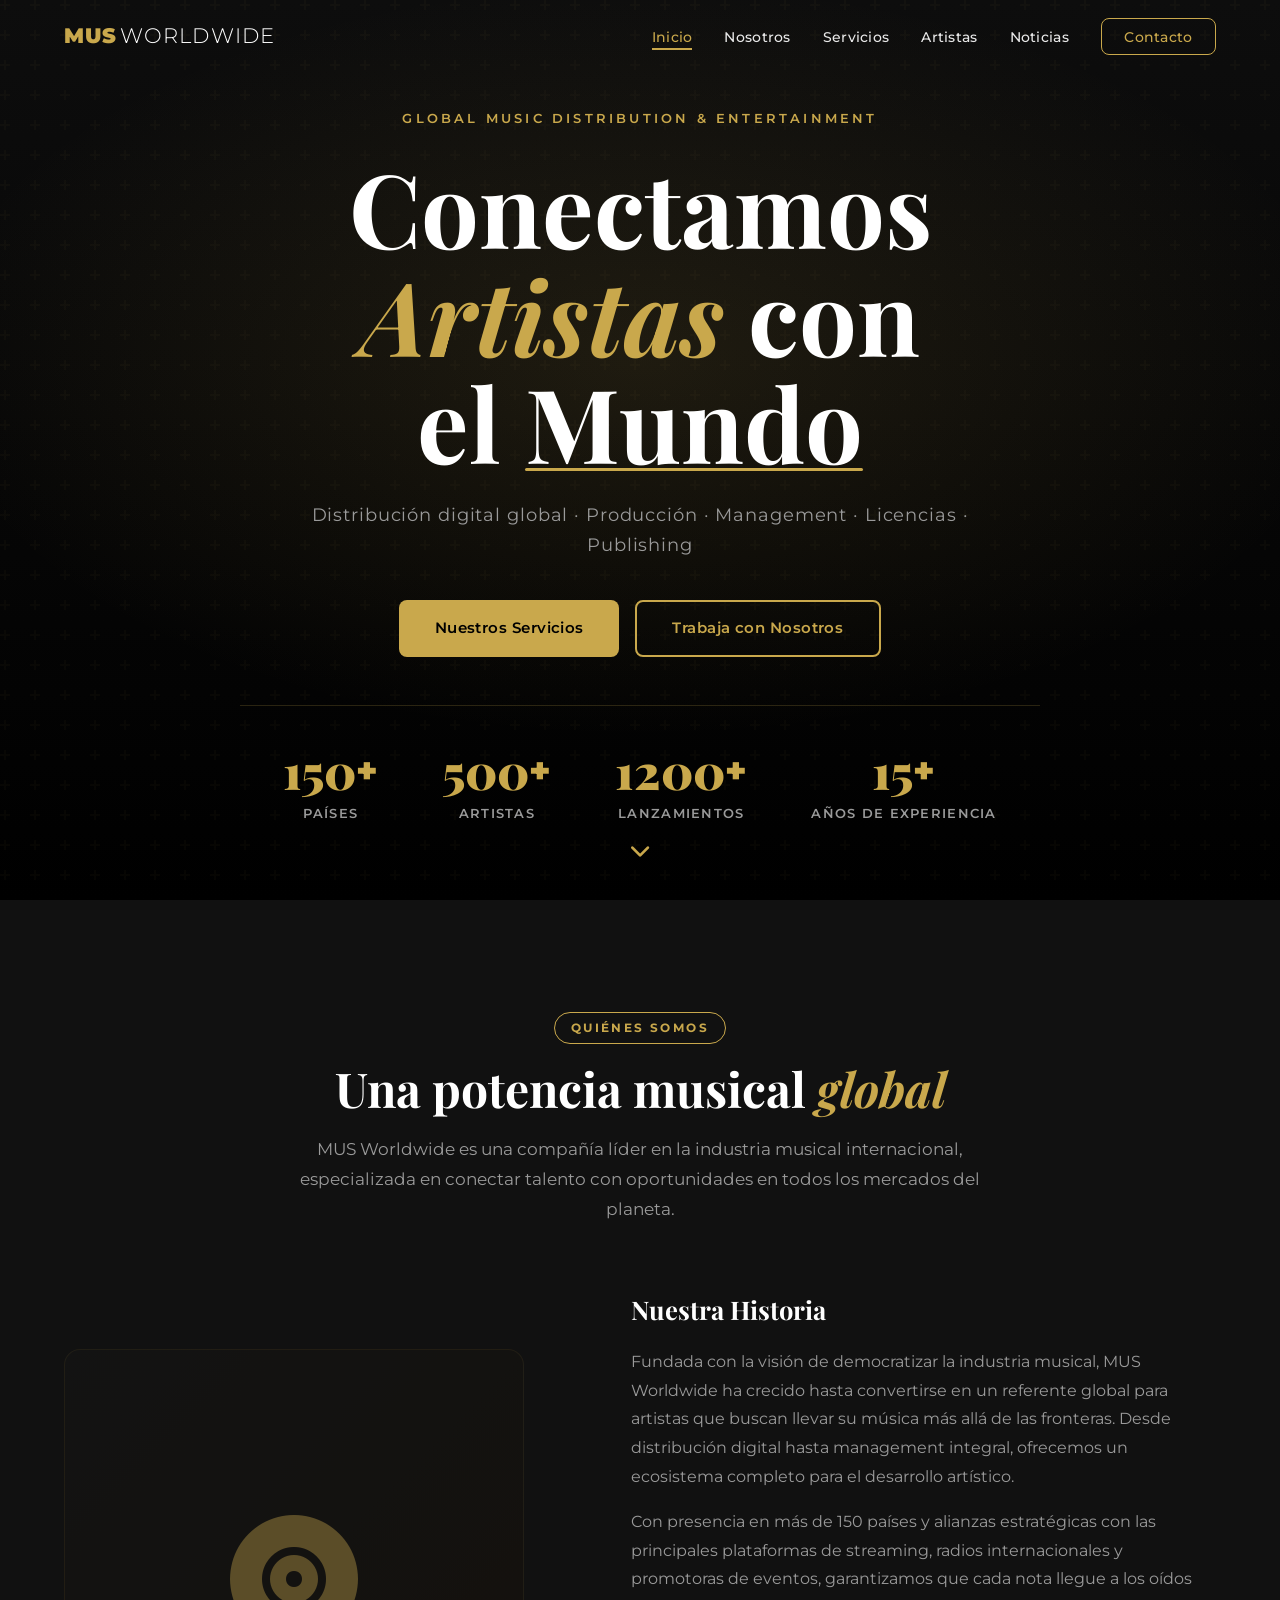
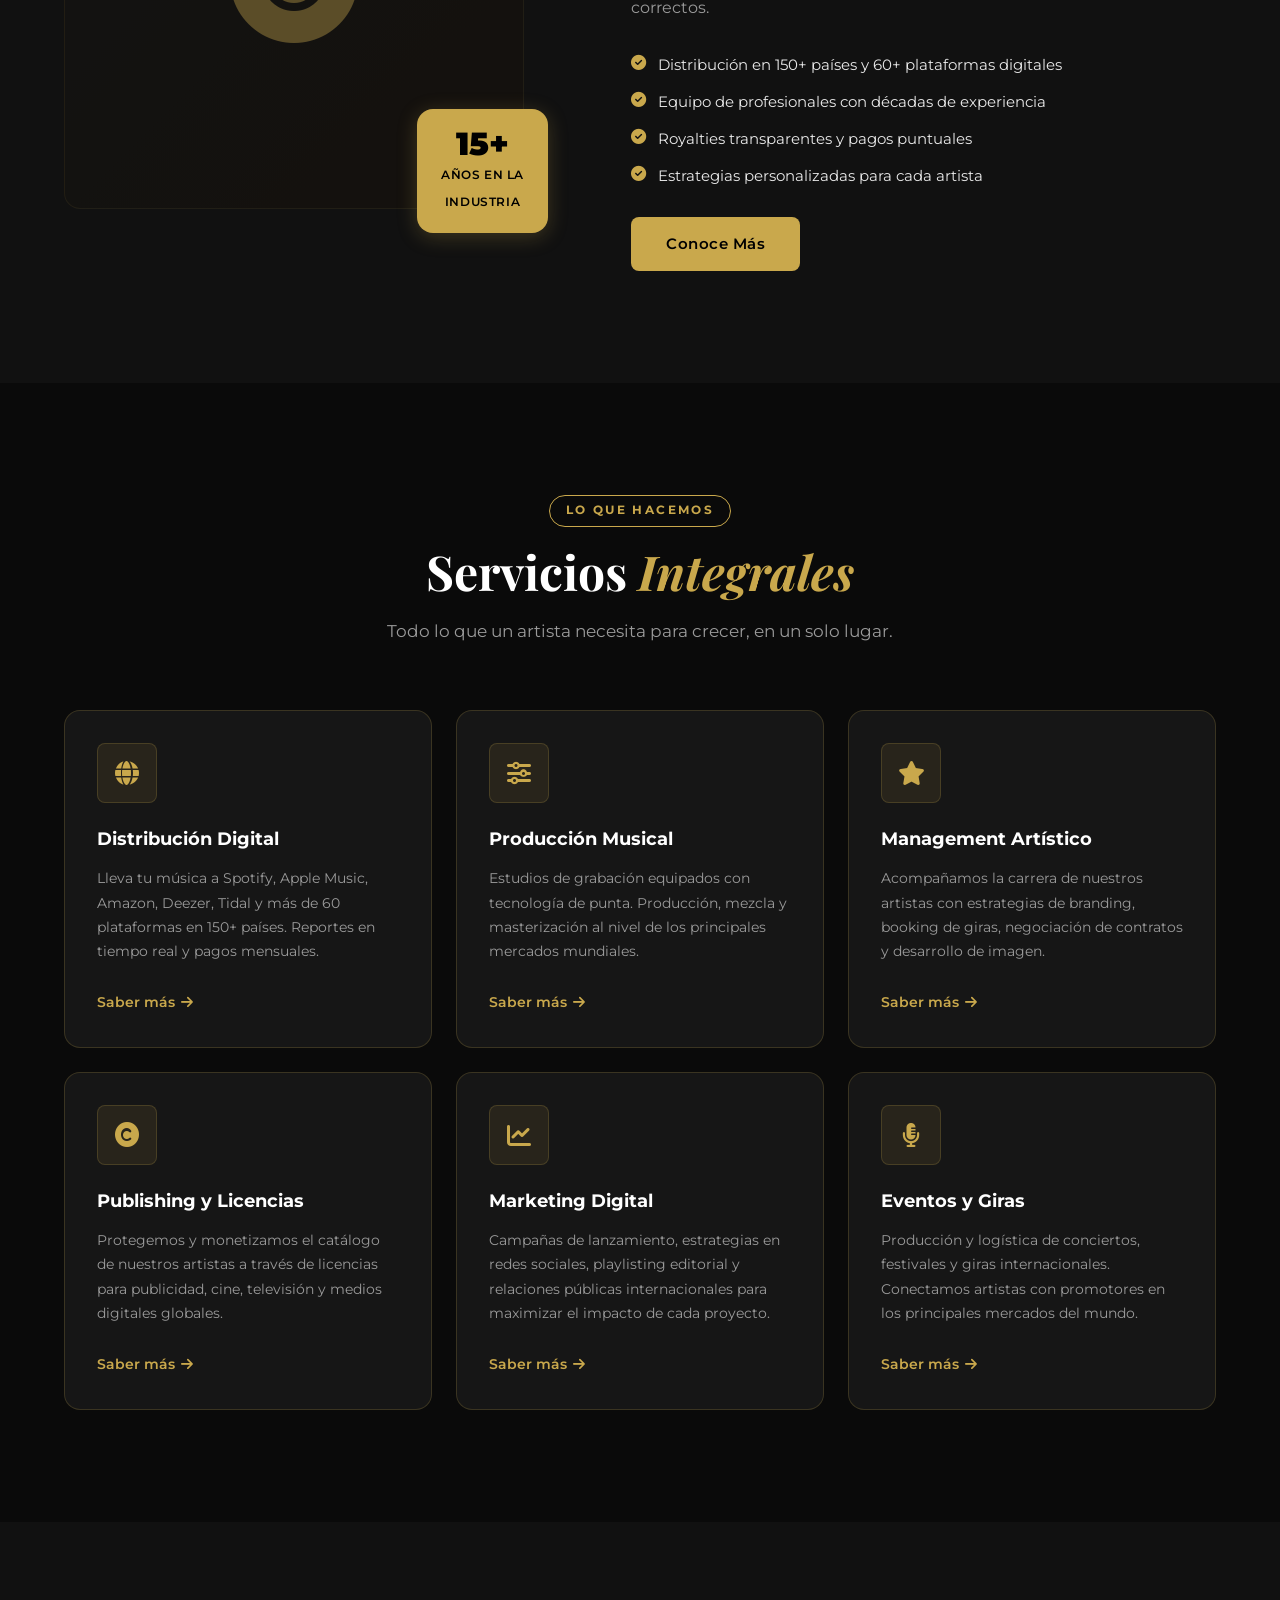
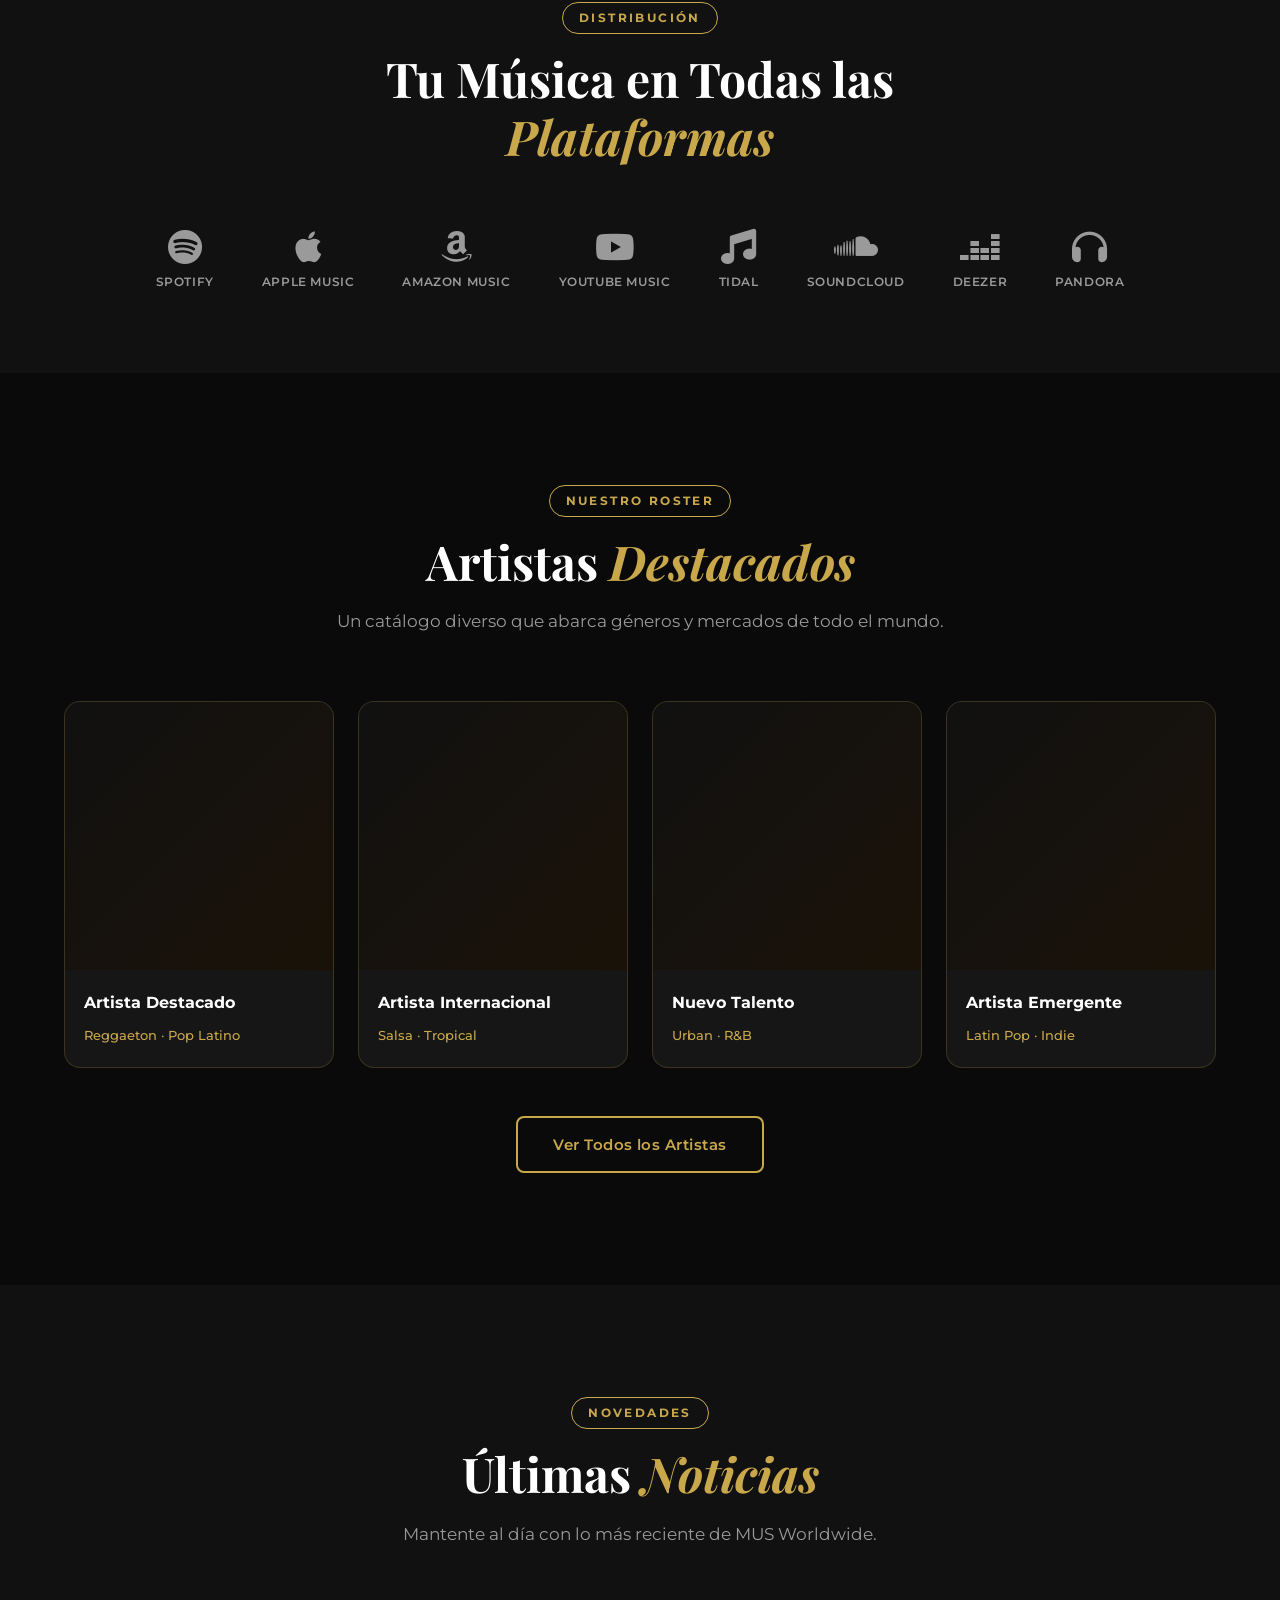
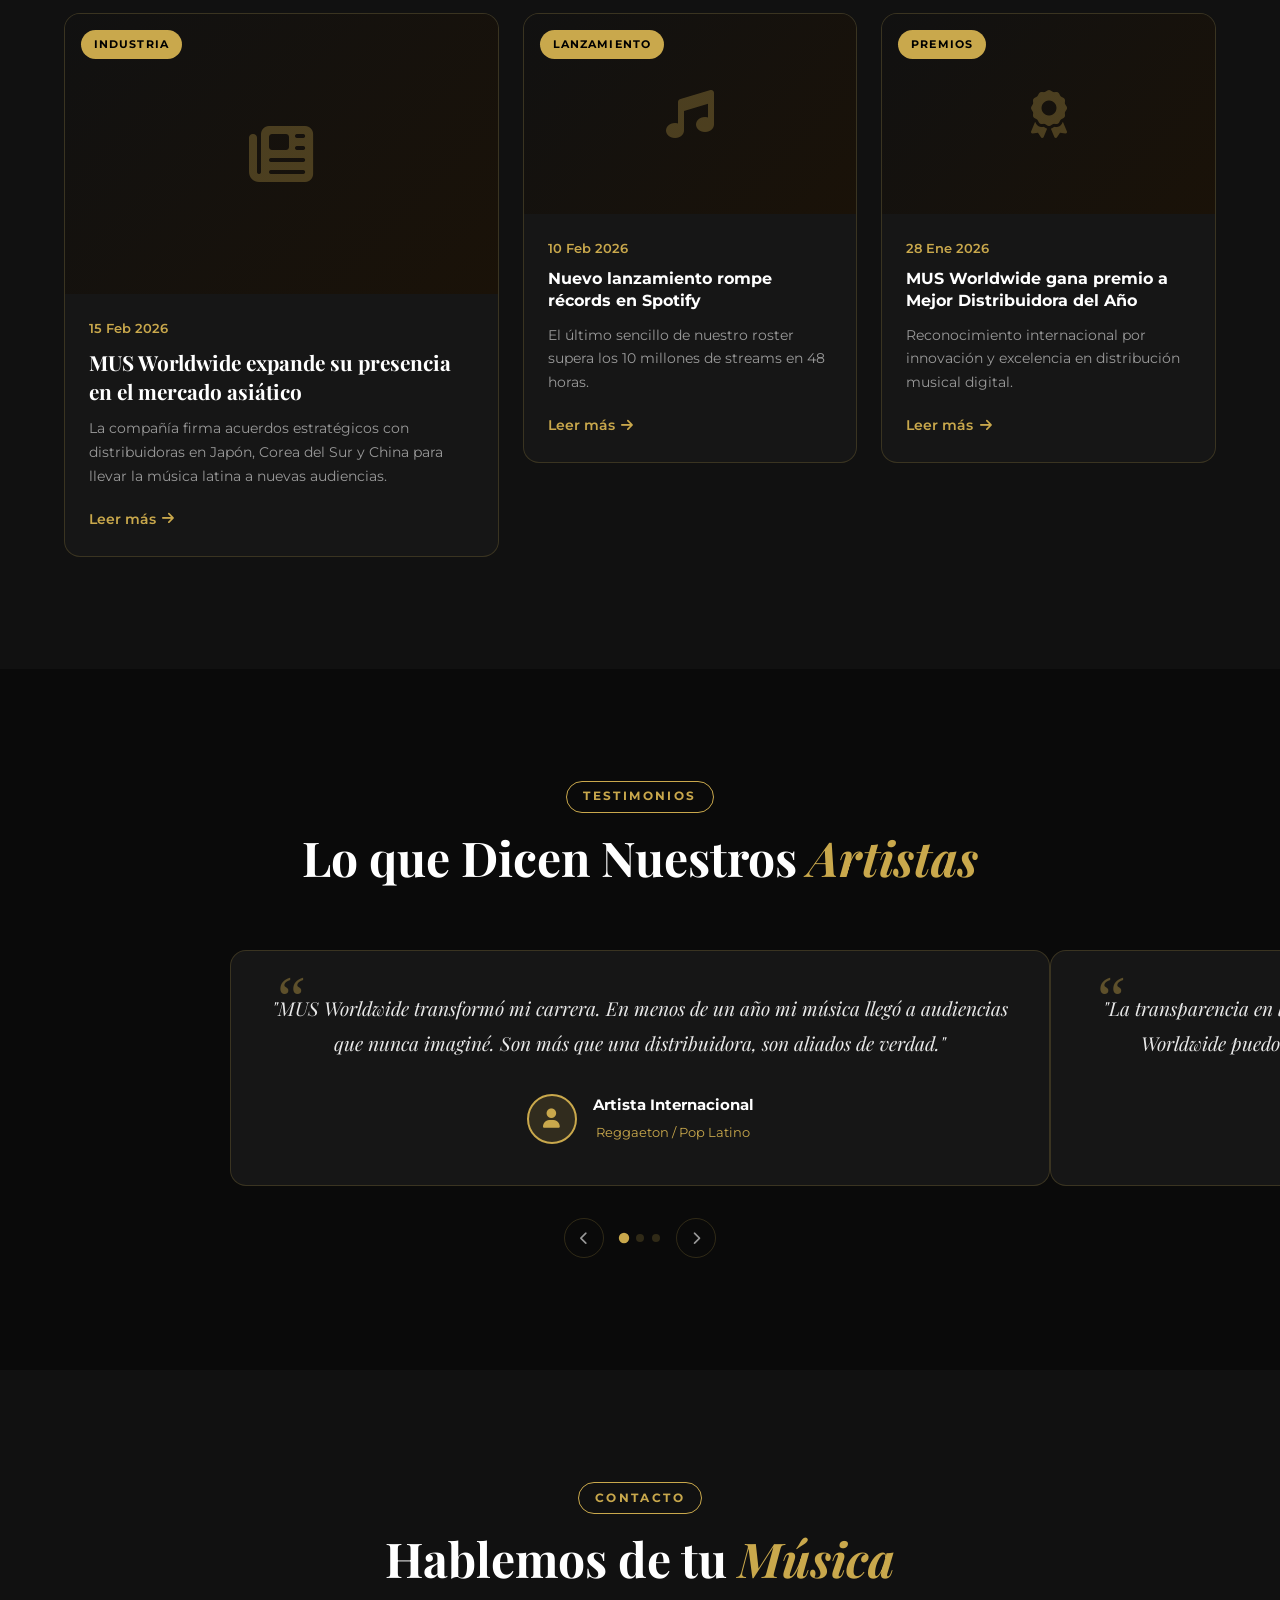
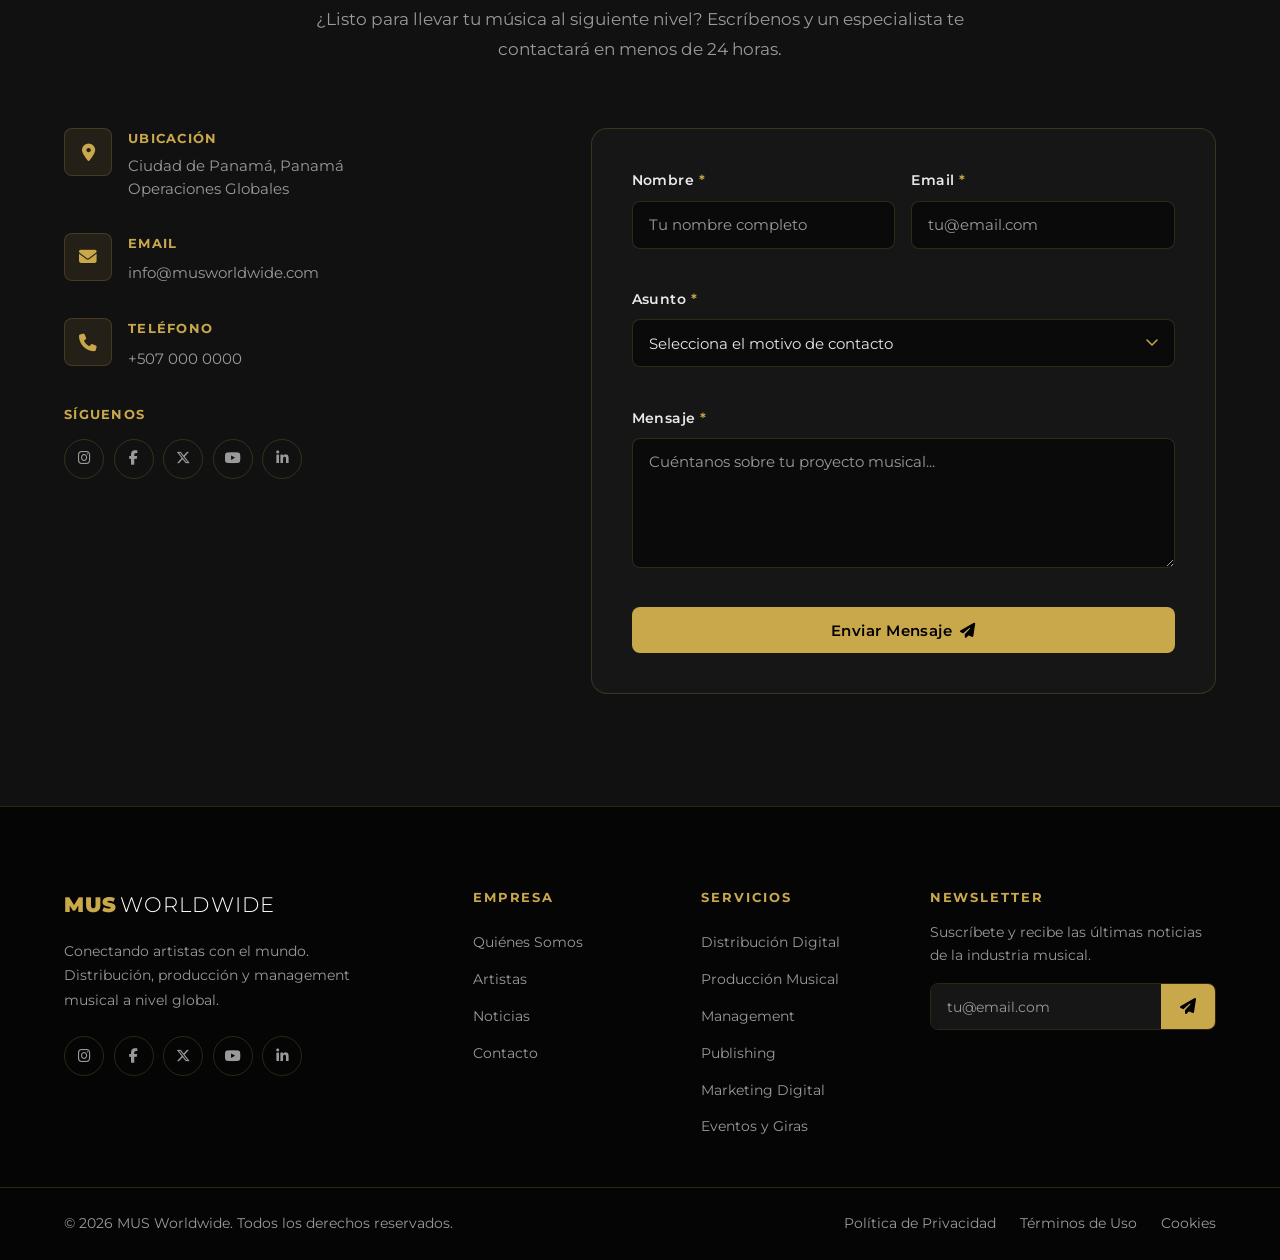
==== index.html @ b72f8fd3 "Add complete restructured website for MUS Worldwide Co-authored-by: websolutionspanama <13582738+web" ====
<!DOCTYPE html>
<html lang="es">
<head>
  <meta charset="UTF-8" />
  <meta name="viewport" content="width=device-width, initial-scale=1.0" />
  <meta name="description" content="MUS Worldwide – Distribución, producción y gestión musical a nivel global. Conectamos artistas con el mundo." />
  <meta name="keywords" content="MUS Worldwide, distribución musical, producción, música latina, artistas, entretenimiento" />
  <meta property="og:title" content="MUS Worldwide" />
  <meta property="og:description" content="Conectamos artistas con el mundo." />
  <meta property="og:type" content="website" />
  <meta property="og:url" content="https://musworldwide.com" />
  <title>MUS Worldwide | Global Music Distribution &amp; Entertainment</title>

  <!-- Google Fonts -->
  <link rel="preconnect" href="https://fonts.googleapis.com" />
  <link rel="preconnect" href="https://fonts.gstatic.com" crossorigin />
  <link href="https://fonts.googleapis.com/css2?family=Montserrat:wght@300;400;600;700;900&family=Playfair+Display:ital,wght@0,700;1,400&display=swap" rel="stylesheet" />

  <!-- Font Awesome -->
  <link rel="stylesheet" href="https://cdnjs.cloudflare.com/ajax/libs/font-awesome/6.5.0/css/all.min.css" integrity="sha512-Avb2QiuDEEvB4bZJYdft2mNjVShBftLdPG8FJ0V7irTLQ8Uo0qcPxh4Plq7G5tGm0rU+1SPhVotteLpBERwOKw==" crossorigin="anonymous" referrerpolicy="no-referrer" />

  <!-- Main CSS -->
  <link rel="stylesheet" href="css/styles.css" />
  <link rel="stylesheet" href="css/animations.css" />
</head>
<body>

  <!-- ═══════════════════════════════════════ NAVBAR ═══════════════ -->
  <header id="navbar" role="banner">
    <nav class="nav-container" aria-label="Navegación principal">
      <a href="#inicio" class="nav-logo" aria-label="MUS Worldwide – Inicio">
        <span class="logo-mus">MUS</span><span class="logo-worldwide">WORLDWIDE</span>
      </a>

      <button class="nav-toggle" id="navToggle" aria-label="Abrir menú" aria-expanded="false" aria-controls="navMenu">
        <span></span><span></span><span></span>
      </button>

      <ul class="nav-menu" id="navMenu" role="list">
        <li><a href="#inicio"    class="nav-link">Inicio</a></li>
        <li><a href="#nosotros"  class="nav-link">Nosotros</a></li>
        <li><a href="#servicios" class="nav-link">Servicios</a></li>
        <li><a href="#artistas"  class="nav-link">Artistas</a></li>
        <li><a href="#noticias"  class="nav-link">Noticias</a></li>
        <li><a href="#contacto"  class="nav-link nav-cta">Contacto</a></li>
      </ul>
    </nav>
  </header>

  <main>

    <!-- ═══════════════════════════════════════ HERO ═════════════════ -->
    <section id="inicio" class="hero" aria-label="Sección principal">
      <div class="hero-bg" aria-hidden="true">
        <div class="hero-overlay"></div>
        <div class="hero-particles" id="particles" aria-hidden="true"></div>
      </div>

      <div class="hero-content fade-in">
        <p class="hero-eyebrow">Global Music Distribution &amp; Entertainment</p>
        <h1 class="hero-title">
          Conectamos<br />
          <em>Artistas</em> con<br />
          el <strong>Mundo</strong>
        </h1>
        <p class="hero-subtitle">
          Distribución digital global · Producción · Management · Licencias · Publishing
        </p>
        <div class="hero-actions">
          <a href="#servicios" class="btn btn-primary">Nuestros Servicios</a>
          <a href="#contacto"  class="btn btn-outline">Trabaja con Nosotros</a>
        </div>
      </div>

      <div class="hero-stats fade-in-up" aria-label="Estadísticas">
        <div class="stat">
          <span class="stat-number" data-target="150">0</span><span>+</span>
          <span class="stat-label">Países</span>
        </div>
        <div class="stat">
          <span class="stat-number" data-target="500">0</span><span>+</span>
          <span class="stat-label">Artistas</span>
        </div>
        <div class="stat">
          <span class="stat-number" data-target="1200">0</span><span>+</span>
          <span class="stat-label">Lanzamientos</span>
        </div>
        <div class="stat">
          <span class="stat-number" data-target="15">0</span><span>+</span>
          <span class="stat-label">Años de Experiencia</span>
        </div>
      </div>

      <a href="#nosotros" class="hero-scroll" aria-label="Desplazarse hacia abajo">
        <i class="fa-solid fa-chevron-down" aria-hidden="true"></i>
      </a>
    </section>

    <!-- ═══════════════════════════════════════ ABOUT ════════════════ -->
    <section id="nosotros" class="section about" aria-labelledby="about-heading">
      <div class="container">
        <div class="section-header reveal">
          <span class="section-tag">Quiénes Somos</span>
          <h2 id="about-heading">Una potencia musical <em>global</em></h2>
          <p class="section-desc">
            MUS Worldwide es una compañía líder en la industria musical internacional,
            especializada en conectar talento con oportunidades en todos los mercados del planeta.
          </p>
        </div>

        <div class="about-grid">
          <div class="about-visual reveal">
            <div class="about-img-wrapper">
              <div class="about-img-placeholder" aria-hidden="true">
                <i class="fa-solid fa-record-vinyl"></i>
              </div>
              <div class="about-badge">
                <span class="badge-number">15+</span>
                <span class="badge-text">Años en la<br />Industria</span>
              </div>
            </div>
          </div>

          <div class="about-text reveal">
            <h3>Nuestra Historia</h3>
            <p>
              Fundada con la visión de democratizar la industria musical, MUS Worldwide ha crecido
              hasta convertirse en un referente global para artistas que buscan llevar su música
              más allá de las fronteras. Desde distribución digital hasta management integral,
              ofrecemos un ecosistema completo para el desarrollo artístico.
            </p>
            <p>
              Con presencia en más de 150 países y alianzas estratégicas con las principales
              plataformas de streaming, radios internacionales y promotoras de eventos, garantizamos
              que cada nota llegue a los oídos correctos.
            </p>

            <ul class="about-features">
              <li><i class="fa-solid fa-check-circle" aria-hidden="true"></i> Distribución en 150+ países y 60+ plataformas digitales</li>
              <li><i class="fa-solid fa-check-circle" aria-hidden="true"></i> Equipo de profesionales con décadas de experiencia</li>
              <li><i class="fa-solid fa-check-circle" aria-hidden="true"></i> Royalties transparentes y pagos puntuales</li>
              <li><i class="fa-solid fa-check-circle" aria-hidden="true"></i> Estrategias personalizadas para cada artista</li>
            </ul>

            <a href="#contacto" class="btn btn-primary">Conoce Más</a>
          </div>
        </div>
      </div>
    </section>

    <!-- ═══════════════════════════════════════ SERVICES ═════════════ -->
    <section id="servicios" class="section services" aria-labelledby="services-heading">
      <div class="container">
        <div class="section-header reveal">
          <span class="section-tag">Lo que Hacemos</span>
          <h2 id="services-heading">Servicios <em>Integrales</em></h2>
          <p class="section-desc">
            Todo lo que un artista necesita para crecer, en un solo lugar.
          </p>
        </div>

        <div class="services-grid">
          <article class="service-card reveal" aria-label="Distribución Digital">
            <div class="service-icon" aria-hidden="true">
              <i class="fa-solid fa-globe"></i>
            </div>
            <h3>Distribución Digital</h3>
            <p>
              Lleva tu música a Spotify, Apple Music, Amazon, Deezer, Tidal y más de 60 plataformas
              en 150+ países. Reportes en tiempo real y pagos mensuales.
            </p>
            <a href="#contacto" class="service-link">Saber más <i class="fa-solid fa-arrow-right" aria-hidden="true"></i></a>
          </article>

          <article class="service-card reveal" aria-label="Producción Musical">
            <div class="service-icon" aria-hidden="true">
              <i class="fa-solid fa-sliders"></i>
            </div>
            <h3>Producción Musical</h3>
            <p>
              Estudios de grabación equipados con tecnología de punta. Producción, mezcla y
              masterización al nivel de los principales mercados mundiales.
            </p>
            <a href="#contacto" class="service-link">Saber más <i class="fa-solid fa-arrow-right" aria-hidden="true"></i></a>
          </article>

          <article class="service-card reveal" aria-label="Management Artístico">
            <div class="service-icon" aria-hidden="true">
              <i class="fa-solid fa-star"></i>
            </div>
            <h3>Management Artístico</h3>
            <p>
              Acompañamos la carrera de nuestros artistas con estrategias de branding, booking
              de giras, negociación de contratos y desarrollo de imagen.
            </p>
            <a href="#contacto" class="service-link">Saber más <i class="fa-solid fa-arrow-right" aria-hidden="true"></i></a>
          </article>

          <article class="service-card reveal" aria-label="Publishing y Licencias">
            <div class="service-icon" aria-hidden="true">
              <i class="fa-solid fa-copyright"></i>
            </div>
            <h3>Publishing y Licencias</h3>
            <p>
              Protegemos y monetizamos el catálogo de nuestros artistas a través de licencias
              para publicidad, cine, televisión y medios digitales globales.
            </p>
            <a href="#contacto" class="service-link">Saber más <i class="fa-solid fa-arrow-right" aria-hidden="true"></i></a>
          </article>

          <article class="service-card reveal" aria-label="Marketing Digital">
            <div class="service-icon" aria-hidden="true">
              <i class="fa-solid fa-chart-line"></i>
            </div>
            <h3>Marketing Digital</h3>
            <p>
              Campañas de lanzamiento, estrategias en redes sociales, playlisting editorial y
              relaciones públicas internacionales para maximizar el impacto de cada proyecto.
            </p>
            <a href="#contacto" class="service-link">Saber más <i class="fa-solid fa-arrow-right" aria-hidden="true"></i></a>
          </article>

          <article class="service-card reveal" aria-label="Eventos y Giras">
            <div class="service-icon" aria-hidden="true">
              <i class="fa-solid fa-microphone-lines"></i>
            </div>
            <h3>Eventos y Giras</h3>
            <p>
              Producción y logística de conciertos, festivales y giras internacionales.
              Conectamos artistas con promotores en los principales mercados del mundo.
            </p>
            <a href="#contacto" class="service-link">Saber más <i class="fa-solid fa-arrow-right" aria-hidden="true"></i></a>
          </article>
        </div>
      </div>
    </section>

    <!-- ═══════════════════════════════════════ PLATFORMS ════════════ -->
    <section class="section platforms" aria-label="Plataformas de distribución">
      <div class="container">
        <div class="section-header reveal">
          <span class="section-tag">Distribución</span>
          <h2>Tu Música en Todas las <em>Plataformas</em></h2>
        </div>
        <div class="platforms-logos reveal" aria-label="Logos de plataformas">
          <div class="platform-logo"><i class="fa-brands fa-spotify" aria-label="Spotify"></i><span>Spotify</span></div>
          <div class="platform-logo"><i class="fa-brands fa-apple" aria-label="Apple Music"></i><span>Apple Music</span></div>
          <div class="platform-logo"><i class="fa-brands fa-amazon" aria-label="Amazon Music"></i><span>Amazon Music</span></div>
          <div class="platform-logo"><i class="fa-brands fa-youtube" aria-label="YouTube Music"></i><span>YouTube Music</span></div>
          <div class="platform-logo"><i class="fa-solid fa-music" aria-label="Tidal"></i><span>Tidal</span></div>
          <div class="platform-logo"><i class="fa-brands fa-soundcloud" aria-label="SoundCloud"></i><span>SoundCloud</span></div>
          <div class="platform-logo"><i class="fa-brands fa-deezer" aria-label="Deezer"></i><span>Deezer</span></div>
          <div class="platform-logo"><i class="fa-solid fa-headphones" aria-label="Pandora"></i><span>Pandora</span></div>
        </div>
      </div>
    </section>

    <!-- ═══════════════════════════════════════ ARTISTS ══════════════ -->
    <section id="artistas" class="section artists" aria-labelledby="artists-heading">
      <div class="container">
        <div class="section-header reveal">
          <span class="section-tag">Nuestro Roster</span>
          <h2 id="artists-heading">Artistas <em>Destacados</em></h2>
          <p class="section-desc">
            Un catálogo diverso que abarca géneros y mercados de todo el mundo.
          </p>
        </div>

        <div class="artists-grid">
          <article class="artist-card reveal" aria-label="Artista representativo 1">
            <div class="artist-img-wrapper">
              <div class="artist-img-placeholder" aria-hidden="true">
                <i class="fa-solid fa-user-music"></i>
              </div>
              <div class="artist-overlay">
                <div class="artist-social">
                  <a href="#" aria-label="Instagram"><i class="fa-brands fa-instagram"></i></a>
                  <a href="#" aria-label="Spotify"><i class="fa-brands fa-spotify"></i></a>
                  <a href="#" aria-label="YouTube"><i class="fa-brands fa-youtube"></i></a>
                </div>
              </div>
            </div>
            <div class="artist-info">
              <h3>Artista Destacado</h3>
              <span class="artist-genre">Reggaeton · Pop Latino</span>
            </div>
          </article>

          <article class="artist-card reveal" aria-label="Artista representativo 2">
            <div class="artist-img-wrapper">
              <div class="artist-img-placeholder" aria-hidden="true">
                <i class="fa-solid fa-user-music"></i>
              </div>
              <div class="artist-overlay">
                <div class="artist-social">
                  <a href="#" aria-label="Instagram"><i class="fa-brands fa-instagram"></i></a>
                  <a href="#" aria-label="Spotify"><i class="fa-brands fa-spotify"></i></a>
                  <a href="#" aria-label="YouTube"><i class="fa-brands fa-youtube"></i></a>
                </div>
              </div>
            </div>
            <div class="artist-info">
              <h3>Artista Internacional</h3>
              <span class="artist-genre">Salsa · Tropical</span>
            </div>
          </article>

          <article class="artist-card reveal" aria-label="Artista representativo 3">
            <div class="artist-img-wrapper">
              <div class="artist-img-placeholder" aria-hidden="true">
                <i class="fa-solid fa-user-music"></i>
              </div>
              <div class="artist-overlay">
                <div class="artist-social">
                  <a href="#" aria-label="Instagram"><i class="fa-brands fa-instagram"></i></a>
                  <a href="#" aria-label="Spotify"><i class="fa-brands fa-spotify"></i></a>
                  <a href="#" aria-label="YouTube"><i class="fa-brands fa-youtube"></i></a>
                </div>
              </div>
            </div>
            <div class="artist-info">
              <h3>Nuevo Talento</h3>
              <span class="artist-genre">Urban · R&amp;B</span>
            </div>
          </article>

          <article class="artist-card reveal" aria-label="Artista representativo 4">
            <div class="artist-img-wrapper">
              <div class="artist-img-placeholder" aria-hidden="true">
                <i class="fa-solid fa-user-music"></i>
              </div>
              <div class="artist-overlay">
                <div class="artist-social">
                  <a href="#" aria-label="Instagram"><i class="fa-brands fa-instagram"></i></a>
                  <a href="#" aria-label="Spotify"><i class="fa-brands fa-spotify"></i></a>
                  <a href="#" aria-label="YouTube"><i class="fa-brands fa-youtube"></i></a>
                </div>
              </div>
            </div>
            <div class="artist-info">
              <h3>Artista Emergente</h3>
              <span class="artist-genre">Latin Pop · Indie</span>
            </div>
          </article>
        </div>

        <div class="text-center reveal">
          <a href="#contacto" class="btn btn-outline">Ver Todos los Artistas</a>
        </div>
      </div>
    </section>

    <!-- ═══════════════════════════════════════ NEWS ══════════════════ -->
    <section id="noticias" class="section news" aria-labelledby="news-heading">
      <div class="container">
        <div class="section-header reveal">
          <span class="section-tag">Novedades</span>
          <h2 id="news-heading">Últimas <em>Noticias</em></h2>
          <p class="section-desc">Mantente al día con lo más reciente de MUS Worldwide.</p>
        </div>

        <div class="news-grid">
          <article class="news-card news-featured reveal" aria-label="Noticia destacada">
            <div class="news-img-wrapper">
              <div class="news-img-placeholder" aria-hidden="true">
                <i class="fa-solid fa-newspaper"></i>
              </div>
              <span class="news-tag">Industria</span>
            </div>
            <div class="news-body">
              <time class="news-date" datetime="2026-02-15">15 Feb 2026</time>
              <h3>MUS Worldwide expande su presencia en el mercado asiático</h3>
              <p>
                La compañía firma acuerdos estratégicos con distribuidoras en Japón, Corea del Sur
                y China para llevar la música latina a nuevas audiencias.
              </p>
              <a href="#" class="news-read">Leer más <i class="fa-solid fa-arrow-right" aria-hidden="true"></i></a>
            </div>
          </article>

          <article class="news-card reveal" aria-label="Noticia 2">
            <div class="news-img-wrapper">
              <div class="news-img-placeholder" aria-hidden="true">
                <i class="fa-solid fa-music"></i>
              </div>
              <span class="news-tag">Lanzamiento</span>
            </div>
            <div class="news-body">
              <time class="news-date" datetime="2026-02-10">10 Feb 2026</time>
              <h3>Nuevo lanzamiento rompe récords en Spotify</h3>
              <p>El último sencillo de nuestro roster supera los 10 millones de streams en 48 horas.</p>
              <a href="#" class="news-read">Leer más <i class="fa-solid fa-arrow-right" aria-hidden="true"></i></a>
            </div>
          </article>

          <article class="news-card reveal" aria-label="Noticia 3">
            <div class="news-img-wrapper">
              <div class="news-img-placeholder" aria-hidden="true">
                <i class="fa-solid fa-award"></i>
              </div>
              <span class="news-tag">Premios</span>
            </div>
            <div class="news-body">
              <time class="news-date" datetime="2026-01-28">28 Ene 2026</time>
              <h3>MUS Worldwide gana premio a Mejor Distribuidora del Año</h3>
              <p>Reconocimiento internacional por innovación y excelencia en distribución musical digital.</p>
              <a href="#" class="news-read">Leer más <i class="fa-solid fa-arrow-right" aria-hidden="true"></i></a>
            </div>
          </article>
        </div>
      </div>
    </section>

    <!-- ═══════════════════════════════════════ TESTIMONIALS ═════════ -->
    <section class="section testimonials" aria-label="Testimonios">
      <div class="container">
        <div class="section-header reveal">
          <span class="section-tag">Testimonios</span>
          <h2>Lo que Dicen Nuestros <em>Artistas</em></h2>
        </div>

        <div class="testimonials-slider" id="testimonialsSlider" aria-live="polite">
          <div class="testimonial-track" id="testimonialTrack">
            <blockquote class="testimonial-card">
              <p>"MUS Worldwide transformó mi carrera. En menos de un año mi música llegó a audiencias
              que nunca imaginé. Son más que una distribuidora, son aliados de verdad."</p>
              <footer>
                <div class="testimonial-avatar" aria-hidden="true"><i class="fa-solid fa-user"></i></div>
                <div>
                  <cite class="testimonial-name">Artista Internacional</cite>
                  <span class="testimonial-role">Reggaeton / Pop Latino</span>
                </div>
              </footer>
            </blockquote>

            <blockquote class="testimonial-card">
              <p>"La transparencia en los reportes y la rapidez en los pagos hacen la diferencia.
              Con MUS Worldwide puedo enfocarme en crear música sin preocuparme por la logística."</p>
              <footer>
                <div class="testimonial-avatar" aria-hidden="true"><i class="fa-solid fa-user"></i></div>
                <div>
                  <cite class="testimonial-name">Productor Musical</cite>
                  <span class="testimonial-role">Urban / Electronic</span>
                </div>
              </footer>
            </blockquote>

            <blockquote class="testimonial-card">
              <p>"El equipo de marketing de MUS Worldwide es excepcional. Desarrollaron una estrategia
              completa que nos permitió posicionarnos en los mercados de Europa y Asia."</p>
              <footer>
                <div class="testimonial-avatar" aria-hidden="true"><i class="fa-solid fa-user"></i></div>
                <div>
                  <cite class="testimonial-name">Banda Emergente</cite>
                  <span class="testimonial-role">Latin Rock / Indie</span>
                </div>
              </footer>
            </blockquote>
          </div>

          <div class="slider-controls" aria-label="Controles del carrusel">
            <button class="slider-btn" id="sliderPrev" aria-label="Testimonio anterior">
              <i class="fa-solid fa-chevron-left" aria-hidden="true"></i>
            </button>
            <div class="slider-dots" id="sliderDots" role="tablist" aria-label="Indicadores de posición"></div>
            <button class="slider-btn" id="sliderNext" aria-label="Siguiente testimonio">
              <i class="fa-solid fa-chevron-right" aria-hidden="true"></i>
            </button>
          </div>
        </div>
      </div>
    </section>

    <!-- ═══════════════════════════════════════ CONTACT ══════════════ -->
    <section id="contacto" class="section contact" aria-labelledby="contact-heading">
      <div class="container">
        <div class="section-header reveal">
          <span class="section-tag">Contacto</span>
          <h2 id="contact-heading">Hablemos de tu <em>Música</em></h2>
          <p class="section-desc">
            ¿Listo para llevar tu música al siguiente nivel? Escríbenos y un especialista
            te contactará en menos de 24 horas.
          </p>
        </div>

        <div class="contact-grid">
          <div class="contact-info reveal">
            <div class="contact-item">
              <div class="contact-icon" aria-hidden="true"><i class="fa-solid fa-location-dot"></i></div>
              <div>
                <h4>Ubicación</h4>
                <p>Ciudad de Panamá, Panamá<br />Operaciones Globales</p>
              </div>
            </div>
            <div class="contact-item">
              <div class="contact-icon" aria-hidden="true"><i class="fa-solid fa-envelope"></i></div>
              <div>
                <h4>Email</h4>
                <a href="mailto:info@musworldwide.com">info@musworldwide.com</a>
              </div>
            </div>
            <div class="contact-item">
              <div class="contact-icon" aria-hidden="true"><i class="fa-solid fa-phone"></i></div>
              <div>
                <h4>Teléfono</h4>
                <a href="tel:+50700000000">+507 000 0000</a>
              </div>
            </div>
            <div class="contact-social">
              <h4>Síguenos</h4>
              <div class="social-links">
                <a href="#" class="social-link" aria-label="Instagram de MUS Worldwide"><i class="fa-brands fa-instagram"></i></a>
                <a href="#" class="social-link" aria-label="Facebook de MUS Worldwide"><i class="fa-brands fa-facebook-f"></i></a>
                <a href="#" class="social-link" aria-label="Twitter/X de MUS Worldwide"><i class="fa-brands fa-x-twitter"></i></a>
                <a href="#" class="social-link" aria-label="YouTube de MUS Worldwide"><i class="fa-brands fa-youtube"></i></a>
                <a href="#" class="social-link" aria-label="LinkedIn de MUS Worldwide"><i class="fa-brands fa-linkedin-in"></i></a>
              </div>
            </div>
          </div>

          <form class="contact-form reveal" id="contactForm" novalidate aria-label="Formulario de contacto">
            <div class="form-row">
              <div class="form-group">
                <label for="nombre">Nombre <span aria-hidden="true">*</span></label>
                <input type="text" id="nombre" name="nombre" placeholder="Tu nombre completo" required autocomplete="name" />
                <span class="field-error" role="alert" id="nombre-error"></span>
              </div>
              <div class="form-group">
                <label for="email">Email <span aria-hidden="true">*</span></label>
                <input type="email" id="email" name="email" placeholder="tu@email.com" required autocomplete="email" />
                <span class="field-error" role="alert" id="email-error"></span>
              </div>
            </div>

            <div class="form-group">
              <label for="asunto">Asunto <span aria-hidden="true">*</span></label>
              <select id="asunto" name="asunto" required>
                <option value="" disabled selected>Selecciona el motivo de contacto</option>
                <option value="distribucion">Distribución Digital</option>
                <option value="produccion">Producción Musical</option>
                <option value="management">Management Artístico</option>
                <option value="publishing">Publishing y Licencias</option>
                <option value="marketing">Marketing Digital</option>
                <option value="eventos">Eventos y Giras</option>
                <option value="otro">Otro</option>
              </select>
              <span class="field-error" role="alert" id="asunto-error"></span>
            </div>

            <div class="form-group">
              <label for="mensaje">Mensaje <span aria-hidden="true">*</span></label>
              <textarea id="mensaje" name="mensaje" rows="5" placeholder="Cuéntanos sobre tu proyecto musical..." required></textarea>
              <span class="field-error" role="alert" id="mensaje-error"></span>
            </div>

            <button type="submit" class="btn btn-primary btn-block" id="submitBtn">
              <span class="btn-text">Enviar Mensaje</span>
              <i class="fa-solid fa-paper-plane btn-icon" aria-hidden="true"></i>
            </button>

            <div class="form-success" id="formSuccess" role="status" aria-live="polite">
              <i class="fa-solid fa-check-circle" aria-hidden="true"></i>
              <span>¡Mensaje enviado! Te contactaremos pronto.</span>
            </div>
          </form>
        </div>
      </div>
    </section>

  </main>

  <!-- ═══════════════════════════════════════ FOOTER ═══════════════ -->
  <footer class="footer" role="contentinfo">
    <div class="footer-top">
      <div class="container footer-top-grid">
        <div class="footer-brand">
          <a href="#inicio" class="nav-logo" aria-label="MUS Worldwide – Inicio">
            <span class="logo-mus">MUS</span><span class="logo-worldwide">WORLDWIDE</span>
          </a>
          <p>Conectando artistas con el mundo. Distribución, producción y management musical a nivel global.</p>
          <div class="social-links">
            <a href="#" class="social-link" aria-label="Instagram"><i class="fa-brands fa-instagram"></i></a>
            <a href="#" class="social-link" aria-label="Facebook"><i class="fa-brands fa-facebook-f"></i></a>
            <a href="#" class="social-link" aria-label="Twitter/X"><i class="fa-brands fa-x-twitter"></i></a>
            <a href="#" class="social-link" aria-label="YouTube"><i class="fa-brands fa-youtube"></i></a>
            <a href="#" class="social-link" aria-label="LinkedIn"><i class="fa-brands fa-linkedin-in"></i></a>
          </div>
        </div>

        <nav class="footer-nav" aria-label="Navegación del pie de página">
          <h4>Empresa</h4>
          <ul role="list">
            <li><a href="#nosotros">Quiénes Somos</a></li>
            <li><a href="#artistas">Artistas</a></li>
            <li><a href="#noticias">Noticias</a></li>
            <li><a href="#contacto">Contacto</a></li>
          </ul>
        </nav>

        <nav class="footer-nav" aria-label="Servicios">
          <h4>Servicios</h4>
          <ul role="list">
            <li><a href="#servicios">Distribución Digital</a></li>
            <li><a href="#servicios">Producción Musical</a></li>
            <li><a href="#servicios">Management</a></li>
            <li><a href="#servicios">Publishing</a></li>
            <li><a href="#servicios">Marketing Digital</a></li>
            <li><a href="#servicios">Eventos y Giras</a></li>
          </ul>
        </nav>

        <div class="footer-newsletter">
          <h4>Newsletter</h4>
          <p>Suscríbete y recibe las últimas noticias de la industria musical.</p>
          <form class="newsletter-form" id="newsletterForm" novalidate aria-label="Formulario de suscripción">
            <input type="email" name="newsletter-email" placeholder="tu@email.com" required aria-label="Email para newsletter" autocomplete="email" />
            <button type="submit" aria-label="Suscribirse">
              <i class="fa-solid fa-paper-plane" aria-hidden="true"></i>
            </button>
          </form>
        </div>
      </div>
    </div>

    <div class="footer-bottom">
      <div class="container footer-bottom-inner">
        <p>&copy; <span id="footerYear">2026</span> MUS Worldwide. Todos los derechos reservados.</p>
        <div class="footer-legal">
          <a href="#">Política de Privacidad</a>
          <a href="#">Términos de Uso</a>
          <a href="#">Cookies</a>
        </div>
      </div>
    </div>
  </footer>

  <!-- Back to top -->
  <button class="back-to-top" id="backToTop" aria-label="Volver al inicio">
    <i class="fa-solid fa-chevron-up" aria-hidden="true"></i>
  </button>

  <!-- Scripts -->
  <script src="js/main.js" defer></script>
</body>
</html>
---- css/styles.css ----
/* ═══════════════════════════════════════════════════════════════════
   MUS WORLDWIDE — Main Stylesheet
   Theme: Dark luxury music brand (charcoal + gold + white)
   ═══════════════════════════════════════════════════════════════════ */

/* ── Variables ──────────────────────────────────────────────────── */
:root {
  --color-bg:         #0a0a0a;
  --color-bg-alt:     #111111;
  --color-bg-card:    #161616;
  --color-bg-card-hover: #1e1e1e;
  --color-gold:       #c9a84c;
  --color-gold-light: #e2c06e;
  --color-gold-dark:  #a07830;
  --color-white:      #ffffff;
  --color-off-white:  #e8e8e8;
  --color-gray:       #9a9a9a;
  --color-gray-light: #c5c5c5;
  --color-border:     rgba(201, 168, 76, 0.2);
  --color-overlay:    rgba(0, 0, 0, 0.7);

  --font-primary:     'Montserrat', sans-serif;
  --font-display:     'Playfair Display', serif;

  --nav-height:       72px;
  --radius:           8px;
  --radius-lg:        16px;
  --transition:       0.3s ease;
  --shadow:           0 4px 24px rgba(0, 0, 0, 0.4);
  --shadow-gold:      0 4px 20px rgba(201, 168, 76, 0.25);
}

/* ── Reset / Base ───────────────────────────────────────────────── */
*, *::before, *::after {
  box-sizing: border-box;
  margin: 0;
  padding: 0;
}

html {
  scroll-behavior: smooth;
  font-size: 16px;
}

body {
  font-family: var(--font-primary);
  background-color: var(--color-bg);
  color: var(--color-off-white);
  line-height: 1.7;
  overflow-x: hidden;
}

img {
  max-width: 100%;
  height: auto;
  display: block;
}

a {
  color: inherit;
  text-decoration: none;
  transition: color var(--transition);
}

a:hover { color: var(--color-gold); }

ul { list-style: none; }

button {
  cursor: pointer;
  font-family: var(--font-primary);
  border: none;
  background: none;
}

/* ── Utility ────────────────────────────────────────────────────── */
.container {
  width: 100%;
  max-width: 1200px;
  margin-inline: auto;
  padding-inline: 1.5rem;
}

.text-center { text-align: center; }

.section {
  padding-block: 7rem;
}

.section-header {
  text-align: center;
  max-width: 680px;
  margin-inline: auto;
  margin-bottom: 4rem;
}

.section-tag {
  display: inline-block;
  font-size: 0.75rem;
  font-weight: 700;
  letter-spacing: 0.2em;
  text-transform: uppercase;
  color: var(--color-gold);
  border: 1px solid var(--color-gold);
  padding: 0.3rem 1rem;
  border-radius: 999px;
  margin-bottom: 1rem;
}

.section-header h2 {
  font-family: var(--font-display);
  font-size: clamp(2rem, 4vw, 3rem);
  color: var(--color-white);
  line-height: 1.2;
  margin-bottom: 1rem;
}

.section-header h2 em {
  font-style: italic;
  color: var(--color-gold);
}

.section-desc {
  color: var(--color-gray);
  font-size: 1.05rem;
  line-height: 1.8;
}

/* ── Buttons ────────────────────────────────────────────────────── */
.btn {
  display: inline-flex;
  align-items: center;
  gap: 0.5rem;
  padding: 0.85rem 2.2rem;
  border-radius: var(--radius);
  font-weight: 600;
  font-size: 0.95rem;
  letter-spacing: 0.03em;
  transition: all var(--transition);
  white-space: nowrap;
}

.btn-primary {
  background: var(--color-gold);
  color: #000;
}

.btn-primary:hover {
  background: var(--color-gold-light);
  color: #000;
  transform: translateY(-2px);
  box-shadow: var(--shadow-gold);
}

.btn-outline {
  border: 2px solid var(--color-gold);
  color: var(--color-gold);
}

.btn-outline:hover {
  background: var(--color-gold);
  color: #000;
  transform: translateY(-2px);
}

.btn-block {
  width: 100%;
  justify-content: center;
}

/* ═══════════════════════════════════════════════════════════════════
   NAVBAR
   ═══════════════════════════════════════════════════════════════════ */
#navbar {
  position: fixed;
  top: 0;
  inset-inline: 0;
  z-index: 1000;
  height: var(--nav-height);
  transition: background var(--transition), box-shadow var(--transition);
}

#navbar.scrolled {
  background: rgba(10, 10, 10, 0.95);
  backdrop-filter: blur(12px);
  -webkit-backdrop-filter: blur(12px);
  box-shadow: 0 1px 0 var(--color-border);
}

.nav-container {
  max-width: 1200px;
  margin-inline: auto;
  padding-inline: 1.5rem;
  height: 100%;
  display: flex;
  align-items: center;
  justify-content: space-between;
  gap: 2rem;
}

.nav-logo {
  font-weight: 900;
  font-size: 1.3rem;
  letter-spacing: 0.05em;
  display: flex;
  align-items: center;
  gap: 0.2rem;
}

.logo-mus       { color: var(--color-gold); }
.logo-worldwide { color: var(--color-white); font-weight: 300; }

.nav-menu {
  display: flex;
  align-items: center;
  gap: 2rem;
}

.nav-link {
  font-size: 0.9rem;
  font-weight: 500;
  letter-spacing: 0.02em;
  color: var(--color-off-white);
  position: relative;
  padding-block: 0.3rem;
}

.nav-link::after {
  content: '';
  position: absolute;
  bottom: 0;
  left: 0;
  width: 0;
  height: 2px;
  background: var(--color-gold);
  transition: width var(--transition);
}

.nav-link:hover,
.nav-link.active {
  color: var(--color-gold);
}

.nav-link:hover::after,
.nav-link.active::after {
  width: 100%;
}

.nav-cta {
  padding: 0.55rem 1.4rem;
  border-radius: var(--radius);
  border: 1px solid var(--color-gold);
  color: var(--color-gold);
}

.nav-cta::after { display: none; }

.nav-cta:hover {
  background: var(--color-gold);
  color: #000;
}

/* Mobile toggle */
.nav-toggle {
  display: none;
  flex-direction: column;
  justify-content: center;
  align-items: center;
  gap: 5px;
  width: 36px;
  height: 36px;
  padding: 4px;
}

.nav-toggle span {
  display: block;
  width: 22px;
  height: 2px;
  background: var(--color-off-white);
  border-radius: 2px;
  transition: transform var(--transition), opacity var(--transition);
  transform-origin: center;
}

.nav-toggle.open span:nth-child(1) { transform: translateY(7px) rotate(45deg); }
.nav-toggle.open span:nth-child(2) { opacity: 0; }
.nav-toggle.open span:nth-child(3) { transform: translateY(-7px) rotate(-45deg); }

/* ═══════════════════════════════════════════════════════════════════
   HERO
   ═══════════════════════════════════════════════════════════════════ */
.hero {
  position: relative;
  min-height: 100svh;
  display: flex;
  flex-direction: column;
  justify-content: center;
  align-items: center;
  text-align: center;
  padding-top: var(--nav-height);
  overflow: hidden;
}

.hero-bg {
  position: absolute;
  inset: 0;
  background: radial-gradient(ellipse 80% 60% at 50% 40%, rgba(201,168,76,0.12) 0%, transparent 70%),
              linear-gradient(180deg, #0d0d0d 0%, #000 100%);
  z-index: 0;
}

.hero-overlay {
  position: absolute;
  inset: 0;
  background: url("data:image/svg+xml,%3Csvg width='60' height='60' viewBox='0 0 60 60' xmlns='http://www.w3.org/2000/svg'%3E%3Cg fill='none' fill-rule='evenodd'%3E%3Cg fill='%23c9a84c' fill-opacity='0.03'%3E%3Cpath d='M36 34v-4h-2v4h-4v2h4v4h2v-4h4v-2h-4zm0-30V0h-2v4h-4v2h4v4h2V6h4V4h-4zM6 34v-4H4v4H0v2h4v4h2v-4h4v-2H6zM6 4V0H4v4H0v2h4v4h2V6h4V4H6z'/%3E%3C/g%3E%3C/g%3E%3C/svg%3E");
}

.hero-content {
  position: relative;
  z-index: 1;
  padding-inline: 1.5rem;
  max-width: 800px;
}

.hero-eyebrow {
  font-size: 0.8rem;
  font-weight: 600;
  letter-spacing: 0.25em;
  text-transform: uppercase;
  color: var(--color-gold);
  margin-bottom: 1.5rem;
}

.hero-title {
  font-family: var(--font-display);
  font-size: clamp(3rem, 8vw, 6.5rem);
  font-weight: 700;
  line-height: 1.05;
  color: var(--color-white);
  margin-bottom: 1.5rem;
}

.hero-title em {
  font-style: italic;
  color: var(--color-gold);
}

.hero-title strong {
  position: relative;
  display: inline-block;
}

.hero-title strong::after {
  content: '';
  position: absolute;
  bottom: 0.05em;
  left: 0;
  right: 0;
  height: 3px;
  background: var(--color-gold);
  border-radius: 2px;
}

.hero-subtitle {
  font-size: clamp(0.9rem, 2vw, 1.1rem);
  color: var(--color-gray);
  margin-bottom: 2.5rem;
  letter-spacing: 0.05em;
}

.hero-actions {
  display: flex;
  justify-content: center;
  flex-wrap: wrap;
  gap: 1rem;
}

/* Hero stats */
.hero-stats {
  position: relative;
  z-index: 1;
  display: flex;
  justify-content: center;
  flex-wrap: wrap;
  gap: 2rem 4rem;
  padding: 2.5rem 1.5rem;
  margin-top: 3rem;
  border-top: 1px solid var(--color-border);
  width: 100%;
  max-width: 800px;
}

.stat {
  text-align: center;
}

.stat-number {
  font-size: clamp(2rem, 5vw, 3rem);
  font-weight: 900;
  color: var(--color-gold);
  font-family: var(--font-display);
  line-height: 1;
}

.stat > span:nth-child(2) {
  font-size: clamp(1.5rem, 3vw, 2.2rem);
  font-weight: 900;
  color: var(--color-gold);
  vertical-align: top;
  line-height: 1.4;
}

.stat-label {
  display: block;
  font-size: 0.8rem;
  font-weight: 600;
  letter-spacing: 0.1em;
  text-transform: uppercase;
  color: var(--color-gray);
  margin-top: 0.3rem;
}

/* Scroll indicator */
.hero-scroll {
  position: absolute;
  bottom: 2rem;
  left: 50%;
  transform: translateX(-50%);
  z-index: 1;
  color: var(--color-gold);
  font-size: 1.3rem;
  animation: bounce 2s infinite;
}

@keyframes bounce {
  0%, 20%, 50%, 80%, 100% { transform: translateX(-50%) translateY(0); }
  40%  { transform: translateX(-50%) translateY(-12px); }
  60%  { transform: translateX(-50%) translateY(-6px); }
}

/* ═══════════════════════════════════════════════════════════════════
   ABOUT
   ═══════════════════════════════════════════════════════════════════ */
.about {
  background: var(--color-bg-alt);
}

.about-grid {
  display: grid;
  grid-template-columns: 1fr 1.2fr;
  gap: 5rem;
  align-items: center;
}

.about-visual {
  position: relative;
}

.about-img-wrapper {
  position: relative;
  aspect-ratio: 1;
  max-width: 460px;
}

.about-img-placeholder {
  width: 100%;
  height: 100%;
  background: linear-gradient(135deg, var(--color-bg-card) 0%, #1a1208 100%);
  border-radius: var(--radius-lg);
  border: 1px solid var(--color-border);
  display: flex;
  align-items: center;
  justify-content: center;
  font-size: 8rem;
  color: var(--color-gold);
  opacity: 0.4;
  aspect-ratio: 1;
}

.about-badge {
  position: absolute;
  bottom: -1.5rem;
  right: -1.5rem;
  background: var(--color-gold);
  color: #000;
  border-radius: var(--radius-lg);
  padding: 1.2rem 1.5rem;
  text-align: center;
  box-shadow: var(--shadow-gold);
}

.badge-number {
  display: block;
  font-size: 2rem;
  font-weight: 900;
  line-height: 1;
}

.badge-text {
  font-size: 0.75rem;
  font-weight: 600;
  text-transform: uppercase;
  letter-spacing: 0.05em;
  line-height: 1.3;
}

.about-text h3 {
  font-family: var(--font-display);
  font-size: 1.6rem;
  color: var(--color-white);
  margin-bottom: 1rem;
}

.about-text p {
  color: var(--color-gray);
  margin-bottom: 1rem;
  line-height: 1.8;
}

.about-features {
  display: flex;
  flex-direction: column;
  gap: 0.7rem;
  margin-block: 1.8rem;
}

.about-features li {
  display: flex;
  align-items: flex-start;
  gap: 0.75rem;
  color: var(--color-off-white);
  font-size: 0.95rem;
}

.about-features li i {
  color: var(--color-gold);
  margin-top: 0.2rem;
  flex-shrink: 0;
}

/* ═══════════════════════════════════════════════════════════════════
   SERVICES
   ═══════════════════════════════════════════════════════════════════ */
.services {
  background: var(--color-bg);
}

.services-grid {
  display: grid;
  grid-template-columns: repeat(3, 1fr);
  gap: 1.5rem;
}

.service-card {
  background: var(--color-bg-card);
  border: 1px solid var(--color-border);
  border-radius: var(--radius-lg);
  padding: 2rem;
  transition: transform var(--transition), border-color var(--transition), box-shadow var(--transition);
}

.service-card:hover {
  transform: translateY(-6px);
  border-color: var(--color-gold);
  box-shadow: var(--shadow-gold);
  background: var(--color-bg-card-hover);
}

.service-icon {
  width: 60px;
  height: 60px;
  border-radius: var(--radius);
  background: rgba(201, 168, 76, 0.1);
  border: 1px solid var(--color-border);
  display: flex;
  align-items: center;
  justify-content: center;
  font-size: 1.5rem;
  color: var(--color-gold);
  margin-bottom: 1.3rem;
  transition: background var(--transition), border-color var(--transition);
}

.service-card:hover .service-icon {
  background: var(--color-gold);
  color: #000;
  border-color: var(--color-gold);
}

.service-card h3 {
  font-size: 1.1rem;
  font-weight: 700;
  color: var(--color-white);
  margin-bottom: 0.75rem;
}

.service-card p {
  font-size: 0.9rem;
  color: var(--color-gray);
  line-height: 1.7;
  margin-bottom: 1.5rem;
}

.service-link {
  font-size: 0.85rem;
  font-weight: 600;
  color: var(--color-gold);
  display: inline-flex;
  align-items: center;
  gap: 0.4rem;
  transition: gap var(--transition);
}

.service-link:hover {
  color: var(--color-gold-light);
  gap: 0.7rem;
}

/* ═══════════════════════════════════════════════════════════════════
   PLATFORMS
   ═══════════════════════════════════════════════════════════════════ */
.platforms {
  background: var(--color-bg-alt);
  padding-block: 5rem;
}

.platforms-logos {
  display: flex;
  flex-wrap: wrap;
  justify-content: center;
  gap: 2rem 3rem;
}

.platform-logo {
  display: flex;
  flex-direction: column;
  align-items: center;
  gap: 0.5rem;
  color: var(--color-gray);
  transition: color var(--transition), transform var(--transition);
  cursor: default;
}

.platform-logo:hover {
  color: var(--color-gold);
  transform: translateY(-3px);
}

.platform-logo i {
  font-size: 2.2rem;
}

.platform-logo span {
  font-size: 0.75rem;
  font-weight: 600;
  letter-spacing: 0.05em;
  text-transform: uppercase;
}

/* ═══════════════════════════════════════════════════════════════════
   ARTISTS
   ═══════════════════════════════════════════════════════════════════ */
.artists {
  background: var(--color-bg);
}

.artists-grid {
  display: grid;
  grid-template-columns: repeat(4, 1fr);
  gap: 1.5rem;
  margin-bottom: 3rem;
}

.artist-card {
  background: var(--color-bg-card);
  border: 1px solid var(--color-border);
  border-radius: var(--radius-lg);
  overflow: hidden;
  transition: transform var(--transition), box-shadow var(--transition);
}

.artist-card:hover {
  transform: translateY(-6px);
  box-shadow: var(--shadow-gold);
}

.artist-img-wrapper {
  position: relative;
  aspect-ratio: 1;
  overflow: hidden;
}

.artist-img-placeholder {
  width: 100%;
  height: 100%;
  background: linear-gradient(135deg, #111 0%, #1a1208 100%);
  display: flex;
  align-items: center;
  justify-content: center;
  font-size: 4rem;
  color: rgba(201, 168, 76, 0.3);
  min-height: 200px;
}

.artist-overlay {
  position: absolute;
  inset: 0;
  background: rgba(0, 0, 0, 0.7);
  display: flex;
  align-items: center;
  justify-content: center;
  opacity: 0;
  transition: opacity var(--transition);
}

.artist-card:hover .artist-overlay {
  opacity: 1;
}

.artist-social {
  display: flex;
  gap: 1rem;
}

.artist-social a {
  width: 40px;
  height: 40px;
  border-radius: 50%;
  border: 1px solid var(--color-gold);
  display: flex;
  align-items: center;
  justify-content: center;
  color: var(--color-gold);
  font-size: 0.9rem;
  transition: background var(--transition), color var(--transition);
}

.artist-social a:hover {
  background: var(--color-gold);
  color: #000;
}

.artist-info {
  padding: 1.2rem;
}

.artist-info h3 {
  font-size: 1rem;
  font-weight: 700;
  color: var(--color-white);
  margin-bottom: 0.3rem;
}

.artist-genre {
  font-size: 0.8rem;
  color: var(--color-gold);
  font-weight: 500;
}

/* ═══════════════════════════════════════════════════════════════════
   NEWS
   ═══════════════════════════════════════════════════════════════════ */
.news {
  background: var(--color-bg-alt);
}

.news-grid {
  display: grid;
  grid-template-columns: 1.3fr 1fr 1fr;
  gap: 1.5rem;
  align-items: start;
}

.news-card {
  background: var(--color-bg-card);
  border: 1px solid var(--color-border);
  border-radius: var(--radius-lg);
  overflow: hidden;
  transition: transform var(--transition), border-color var(--transition);
}

.news-card:hover {
  transform: translateY(-4px);
  border-color: var(--color-gold);
}

.news-img-wrapper {
  position: relative;
  overflow: hidden;
}

.news-img-placeholder {
  height: 200px;
  background: linear-gradient(135deg, #111 0%, #1a1208 100%);
  display: flex;
  align-items: center;
  justify-content: center;
  font-size: 3rem;
  color: rgba(201, 168, 76, 0.3);
}

.news-featured .news-img-placeholder {
  height: 280px;
  font-size: 4rem;
}

.news-tag {
  position: absolute;
  top: 1rem;
  left: 1rem;
  background: var(--color-gold);
  color: #000;
  font-size: 0.7rem;
  font-weight: 700;
  letter-spacing: 0.1em;
  text-transform: uppercase;
  padding: 0.3rem 0.8rem;
  border-radius: 999px;
}

.news-body {
  padding: 1.5rem;
}

.news-date {
  font-size: 0.8rem;
  color: var(--color-gold);
  font-weight: 600;
  display: block;
  margin-bottom: 0.5rem;
}

.news-body h3 {
  font-size: 1rem;
  font-weight: 700;
  color: var(--color-white);
  line-height: 1.4;
  margin-bottom: 0.7rem;
}

.news-featured .news-body h3 {
  font-family: var(--font-display);
  font-size: 1.3rem;
}

.news-body p {
  font-size: 0.875rem;
  color: var(--color-gray);
  line-height: 1.7;
  margin-bottom: 1rem;
}

.news-read {
  font-size: 0.85rem;
  font-weight: 600;
  color: var(--color-gold);
  display: inline-flex;
  align-items: center;
  gap: 0.4rem;
  transition: gap var(--transition);
}

.news-read:hover {
  color: var(--color-gold-light);
  gap: 0.7rem;
}

/* ═══════════════════════════════════════════════════════════════════
   TESTIMONIALS
   ═══════════════════════════════════════════════════════════════════ */
.testimonials {
  background: var(--color-bg);
  overflow: hidden;
}

.testimonials-slider {
  max-width: 820px;
  margin-inline: auto;
}

.testimonial-track {
  display: flex;
  transition: transform 0.5s ease;
}

.testimonial-card {
  min-width: 100%;
  background: var(--color-bg-card);
  border: 1px solid var(--color-border);
  border-radius: var(--radius-lg);
  padding: 2.5rem;
  text-align: center;
}

.testimonial-card p {
  font-family: var(--font-display);
  font-style: italic;
  font-size: clamp(1rem, 2vw, 1.2rem);
  color: var(--color-off-white);
  line-height: 1.8;
  margin-bottom: 2rem;
  position: relative;
}

.testimonial-card p::before {
  content: '\201C';
  font-size: 4rem;
  color: var(--color-gold);
  opacity: 0.4;
  position: absolute;
  top: -1.5rem;
  left: 0;
  line-height: 1;
  font-family: serif;
}

.testimonial-card footer {
  display: flex;
  justify-content: center;
  align-items: center;
  gap: 1rem;
}

.testimonial-avatar {
  width: 50px;
  height: 50px;
  border-radius: 50%;
  background: rgba(201, 168, 76, 0.15);
  border: 2px solid var(--color-gold);
  display: flex;
  align-items: center;
  justify-content: center;
  font-size: 1.2rem;
  color: var(--color-gold);
  flex-shrink: 0;
}

.testimonial-name {
  display: block;
  font-weight: 700;
  color: var(--color-white);
  font-style: normal;
  font-size: 0.95rem;
}

.testimonial-role {
  font-size: 0.8rem;
  color: var(--color-gold);
}

.slider-controls {
  display: flex;
  justify-content: center;
  align-items: center;
  gap: 1rem;
  margin-top: 2rem;
}

.slider-btn {
  width: 40px;
  height: 40px;
  border-radius: 50%;
  border: 1px solid var(--color-border);
  color: var(--color-gray);
  display: flex;
  align-items: center;
  justify-content: center;
  transition: all var(--transition);
}

.slider-btn:hover {
  border-color: var(--color-gold);
  color: var(--color-gold);
}

.slider-dots {
  display: flex;
  gap: 0.5rem;
}

.slider-dot {
  width: 8px;
  height: 8px;
  border-radius: 50%;
  background: var(--color-border);
  border: none;
  cursor: pointer;
  transition: background var(--transition), transform var(--transition);
  padding: 0;
}

.slider-dot.active {
  background: var(--color-gold);
  transform: scale(1.3);
}

/* ═══════════════════════════════════════════════════════════════════
   CONTACT
   ═══════════════════════════════════════════════════════════════════ */
.contact {
  background: var(--color-bg-alt);
}

.contact-grid {
  display: grid;
  grid-template-columns: 1fr 1.4fr;
  gap: 5rem;
  align-items: start;
}

.contact-info {
  display: flex;
  flex-direction: column;
  gap: 2rem;
}

.contact-item {
  display: flex;
  align-items: flex-start;
  gap: 1rem;
}

.contact-icon {
  width: 48px;
  height: 48px;
  border-radius: var(--radius);
  background: rgba(201, 168, 76, 0.1);
  border: 1px solid var(--color-border);
  display: flex;
  align-items: center;
  justify-content: center;
  font-size: 1.1rem;
  color: var(--color-gold);
  flex-shrink: 0;
}

.contact-item h4 {
  font-size: 0.8rem;
  font-weight: 700;
  letter-spacing: 0.1em;
  text-transform: uppercase;
  color: var(--color-gold);
  margin-bottom: 0.3rem;
}

.contact-item p,
.contact-item a {
  color: var(--color-gray);
  font-size: 0.95rem;
  line-height: 1.5;
}

.contact-item a:hover { color: var(--color-gold); }

.contact-social h4 {
  font-size: 0.8rem;
  font-weight: 700;
  letter-spacing: 0.1em;
  text-transform: uppercase;
  color: var(--color-gold);
  margin-bottom: 0.8rem;
}

.social-links {
  display: flex;
  flex-wrap: wrap;
  gap: 0.6rem;
}

.social-link {
  width: 40px;
  height: 40px;
  border-radius: 50%;
  border: 1px solid var(--color-border);
  display: flex;
  align-items: center;
  justify-content: center;
  color: var(--color-gray);
  font-size: 0.9rem;
  transition: all var(--transition);
}

.social-link:hover {
  border-color: var(--color-gold);
  color: var(--color-gold);
  transform: translateY(-2px);
}

/* Form */
.contact-form {
  background: var(--color-bg-card);
  border: 1px solid var(--color-border);
  border-radius: var(--radius-lg);
  padding: 2.5rem;
}

.form-row {
  display: grid;
  grid-template-columns: 1fr 1fr;
  gap: 1rem;
}

.form-group {
  display: flex;
  flex-direction: column;
  gap: 0.5rem;
  margin-bottom: 1rem;
}

.form-group label {
  font-size: 0.85rem;
  font-weight: 600;
  color: var(--color-off-white);
  letter-spacing: 0.03em;
}

.form-group label span {
  color: var(--color-gold);
}

.form-group input,
.form-group select,
.form-group textarea {
  background: var(--color-bg);
  border: 1px solid rgba(201, 168, 76, 0.2);
  border-radius: var(--radius);
  padding: 0.85rem 1rem;
  color: var(--color-off-white);
  font-family: var(--font-primary);
  font-size: 0.95rem;
  transition: border-color var(--transition), box-shadow var(--transition);
  width: 100%;
}

.form-group input::placeholder,
.form-group textarea::placeholder {
  color: var(--color-gray);
}

.form-group select {
  appearance: none;
  -webkit-appearance: none;
  background-image: url("data:image/svg+xml,%3Csvg xmlns='http://www.w3.org/2000/svg' width='12' height='8' viewBox='0 0 12 8'%3E%3Cpath d='M1 1l5 5 5-5' stroke='%23c9a84c' stroke-width='1.5' fill='none' stroke-linecap='round'/%3E%3C/svg%3E");
  background-repeat: no-repeat;
  background-position: right 1rem center;
  cursor: pointer;
}

.form-group select option {
  background: var(--color-bg-card);
  color: var(--color-off-white);
}

.form-group input:focus,
.form-group select:focus,
.form-group textarea:focus {
  outline: none;
  border-color: var(--color-gold);
  box-shadow: 0 0 0 3px rgba(201, 168, 76, 0.1);
}

.form-group textarea {
  resize: vertical;
  min-height: 130px;
}

.field-error {
  font-size: 0.8rem;
  color: #e05c5c;
  min-height: 1.2em;
}

.form-success {
  display: none;
  align-items: center;
  justify-content: center;
  gap: 0.5rem;
  color: #4caf82;
  font-size: 0.95rem;
  font-weight: 600;
  margin-top: 1rem;
  text-align: center;
}

.form-success.visible {
  display: flex;
}

/* ═══════════════════════════════════════════════════════════════════
   FOOTER
   ═══════════════════════════════════════════════════════════════════ */
.footer {
  background: #050505;
  border-top: 1px solid var(--color-border);
}

.footer-top {
  padding-block: 5rem 3rem;
}

.footer-top-grid {
  display: grid;
  grid-template-columns: 2fr 1fr 1fr 1.5fr;
  gap: 3rem;
}

.footer-brand .nav-logo {
  margin-bottom: 1rem;
  display: inline-flex;
}

.footer-brand p {
  color: var(--color-gray);
  font-size: 0.9rem;
  line-height: 1.7;
  margin-bottom: 1.5rem;
  max-width: 300px;
}

.footer-nav h4 {
  font-size: 0.8rem;
  font-weight: 700;
  letter-spacing: 0.15em;
  text-transform: uppercase;
  color: var(--color-gold);
  margin-bottom: 1.2rem;
}

.footer-nav ul {
  display: flex;
  flex-direction: column;
  gap: 0.6rem;
}

.footer-nav a {
  font-size: 0.9rem;
  color: var(--color-gray);
  transition: color var(--transition), padding-left var(--transition);
}

.footer-nav a:hover {
  color: var(--color-gold);
  padding-left: 0.4rem;
}

.footer-newsletter h4 {
  font-size: 0.8rem;
  font-weight: 700;
  letter-spacing: 0.15em;
  text-transform: uppercase;
  color: var(--color-gold);
  margin-bottom: 0.75rem;
}

.footer-newsletter p {
  font-size: 0.9rem;
  color: var(--color-gray);
  margin-bottom: 1rem;
  line-height: 1.6;
}

.newsletter-form {
  display: flex;
  gap: 0;
  border-radius: var(--radius);
  overflow: hidden;
  border: 1px solid var(--color-border);
}

.newsletter-form input {
  flex: 1;
  background: var(--color-bg-card);
  border: none;
  padding: 0.8rem 1rem;
  color: var(--color-off-white);
  font-family: var(--font-primary);
  font-size: 0.9rem;
  outline: none;
  min-width: 0;
}

.newsletter-form input::placeholder {
  color: var(--color-gray);
}

.newsletter-form button {
  background: var(--color-gold);
  color: #000;
  border: none;
  padding: 0.8rem 1.2rem;
  font-size: 1rem;
  transition: background var(--transition);
  flex-shrink: 0;
}

.newsletter-form button:hover {
  background: var(--color-gold-light);
}

.footer-bottom {
  border-top: 1px solid var(--color-border);
  padding-block: 1.5rem;
}

.footer-bottom-inner {
  display: flex;
  justify-content: space-between;
  align-items: center;
  flex-wrap: wrap;
  gap: 1rem;
  font-size: 0.85rem;
  color: var(--color-gray);
}

.footer-legal {
  display: flex;
  gap: 1.5rem;
}

.footer-legal a {
  color: var(--color-gray);
  font-size: 0.85rem;
  transition: color var(--transition);
}

.footer-legal a:hover { color: var(--color-gold); }

/* ═══════════════════════════════════════════════════════════════════
   BACK TO TOP
   ═══════════════════════════════════════════════════════════════════ */
.back-to-top {
  position: fixed;
  bottom: 2rem;
  right: 2rem;
  z-index: 900;
  width: 44px;
  height: 44px;
  border-radius: 50%;
  background: var(--color-gold);
  color: #000;
  font-size: 1rem;
  display: flex;
  align-items: center;
  justify-content: center;
  box-shadow: var(--shadow-gold);
  transition: opacity var(--transition), transform var(--transition), visibility var(--transition);
  opacity: 0;
  visibility: hidden;
  transform: translateY(10px);
}

.back-to-top.visible {
  opacity: 1;
  visibility: visible;
  transform: translateY(0);
}

.back-to-top:hover {
  background: var(--color-gold-light);
  transform: translateY(-3px);
}

/* ═══════════════════════════════════════════════════════════════════
   RESPONSIVE
   ═══════════════════════════════════════════════════════════════════ */
@media (max-width: 1024px) {
  .services-grid  { grid-template-columns: repeat(2, 1fr); }
  .artists-grid   { grid-template-columns: repeat(2, 1fr); }
  .footer-top-grid { grid-template-columns: 1fr 1fr; }
}

@media (max-width: 768px) {
  .section { padding-block: 5rem; }

  /* Nav */
  .nav-toggle { display: flex; }

  .nav-menu {
    position: fixed;
    top: var(--nav-height);
    inset-inline: 0;
    background: rgba(10, 10, 10, 0.98);
    backdrop-filter: blur(12px);
    flex-direction: column;
    align-items: stretch;
    padding: 1.5rem;
    gap: 0.5rem;
    transform: translateY(-100%);
    opacity: 0;
    pointer-events: none;
    transition: transform var(--transition), opacity var(--transition);
    border-bottom: 1px solid var(--color-border);
  }

  .nav-menu.open {
    transform: translateY(0);
    opacity: 1;
    pointer-events: all;
  }

  .nav-link {
    padding: 0.75rem 1rem;
    border-radius: var(--radius);
  }

  .nav-link:hover { background: var(--color-bg-card); }
  .nav-cta { text-align: center; margin-top: 0.5rem; }

  /* Hero */
  .hero-actions { flex-direction: column; align-items: center; }
  .hero-stats   { gap: 1.5rem 2rem; }

  /* About */
  .about-grid { grid-template-columns: 1fr; gap: 3rem; }
  .about-visual { display: none; }

  /* Services */
  .services-grid { grid-template-columns: 1fr; }

  /* Artists */
  .artists-grid { grid-template-columns: repeat(2, 1fr); }

  /* News */
  .news-grid { grid-template-columns: 1fr; }

  /* Contact */
  .contact-grid { grid-template-columns: 1fr; gap: 2.5rem; }
  .form-row { grid-template-columns: 1fr; }

  /* Footer */
  .footer-top-grid { grid-template-columns: 1fr; gap: 2rem; }
  .footer-bottom-inner { flex-direction: column; text-align: center; }
}

@media (max-width: 480px) {
  .artists-grid { grid-template-columns: 1fr; }
  .hero-stats   { gap: 1rem; }
  .stat-number  { font-size: 1.8rem; }
  .contact-form { padding: 1.5rem; }
}
---- css/animations.css ----
/* ═══════════════════════════════════════════════════════════════════
   MUS WORLDWIDE — Scroll Animations
   ═══════════════════════════════════════════════════════════════════ */

/* Base invisible state */
.reveal {
  opacity: 0;
  transform: translateY(30px);
  transition: opacity 0.7s ease, transform 0.7s ease;
}

.reveal.visible {
  opacity: 1;
  transform: translateY(0);
}

/* Staggered children */
.reveal:nth-child(1) { transition-delay: 0.05s; }
.reveal:nth-child(2) { transition-delay: 0.15s; }
.reveal:nth-child(3) { transition-delay: 0.25s; }
.reveal:nth-child(4) { transition-delay: 0.35s; }
.reveal:nth-child(5) { transition-delay: 0.45s; }
.reveal:nth-child(6) { transition-delay: 0.55s; }

/* Hero entrance */
.fade-in {
  animation: fadeIn 1s ease forwards;
}

.fade-in-up {
  animation: fadeInUp 1.2s ease 0.6s both;
}

@keyframes fadeIn {
  from { opacity: 0; }
  to   { opacity: 1; }
}

@keyframes fadeInUp {
  from {
    opacity: 0;
    transform: translateY(30px);
  }
  to {
    opacity: 1;
    transform: translateY(0);
  }
}

/* Reduce motion preference */
@media (prefers-reduced-motion: reduce) {
  .reveal,
  .fade-in,
  .fade-in-up {
    transition: none !important;
    animation: none !important;
    opacity: 1 !important;
    transform: none !important;
  }

  .hero-scroll {
    animation: none !important;
  }
}
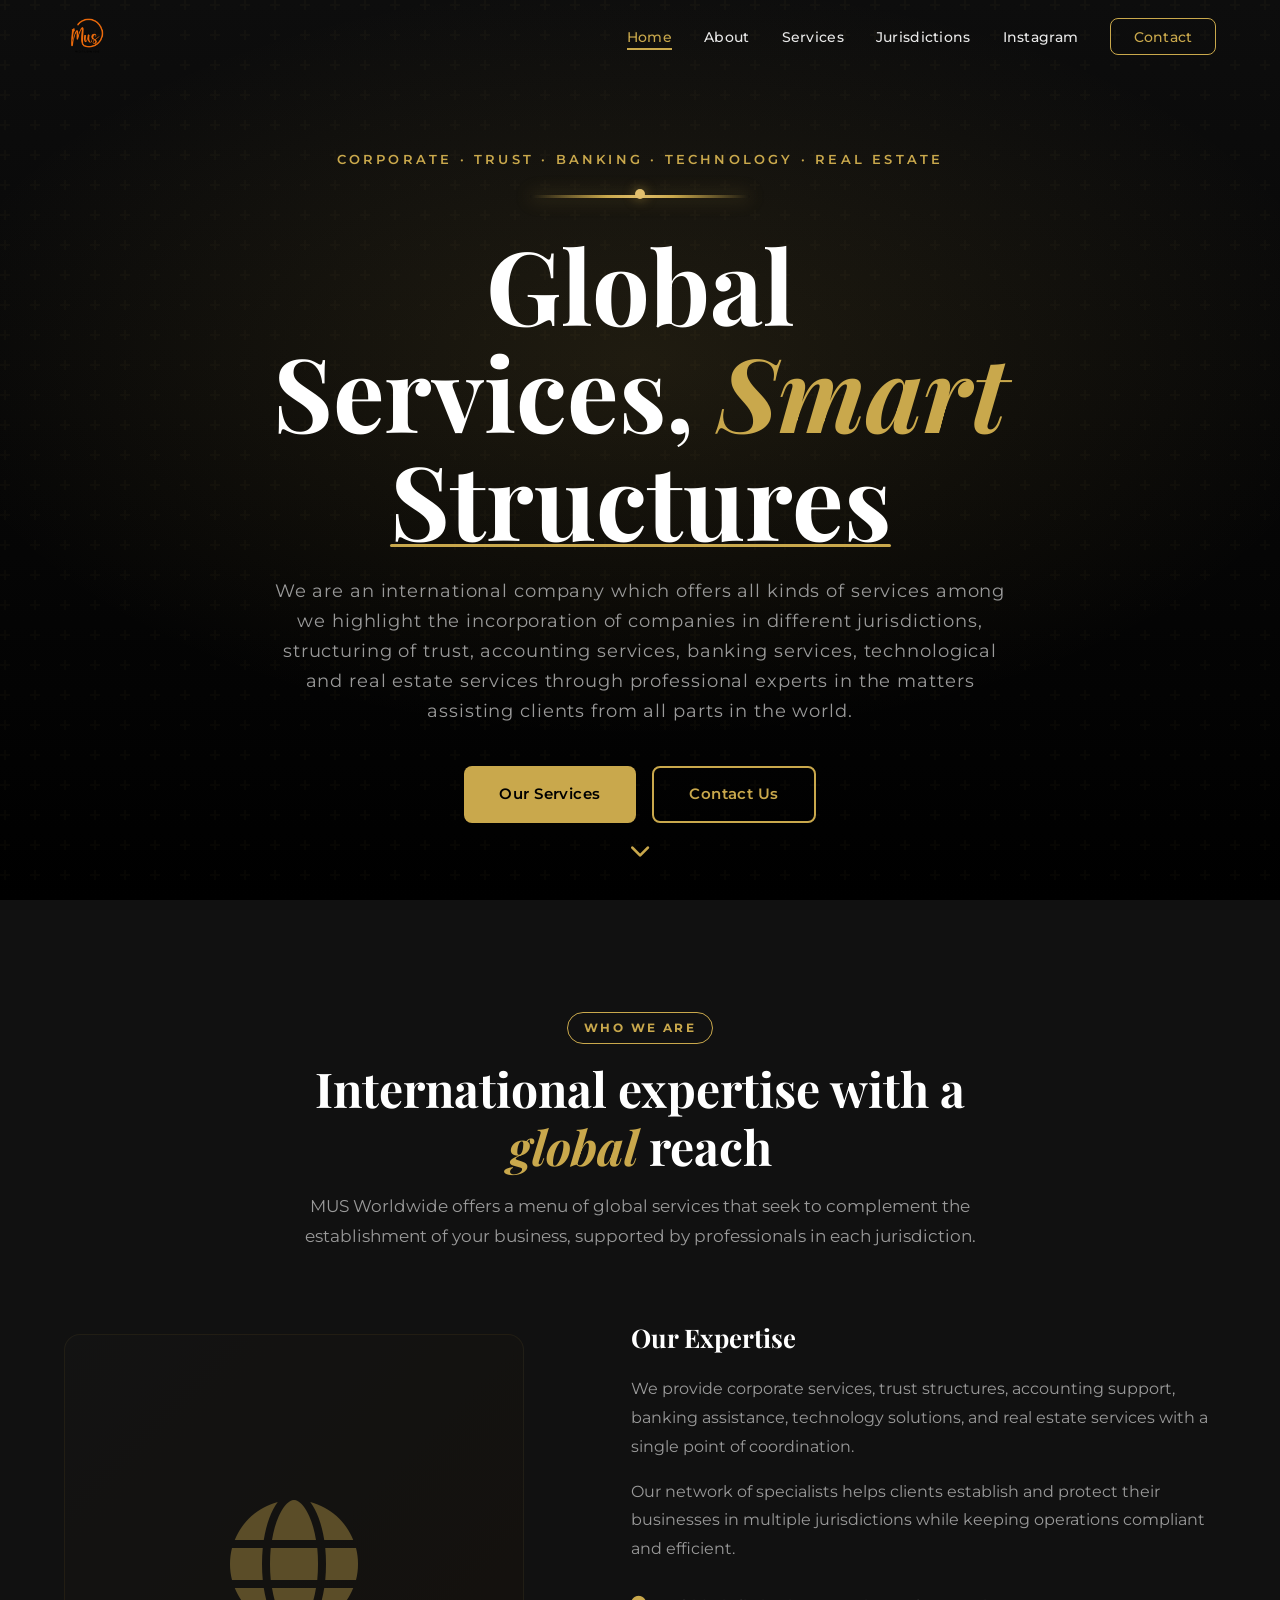
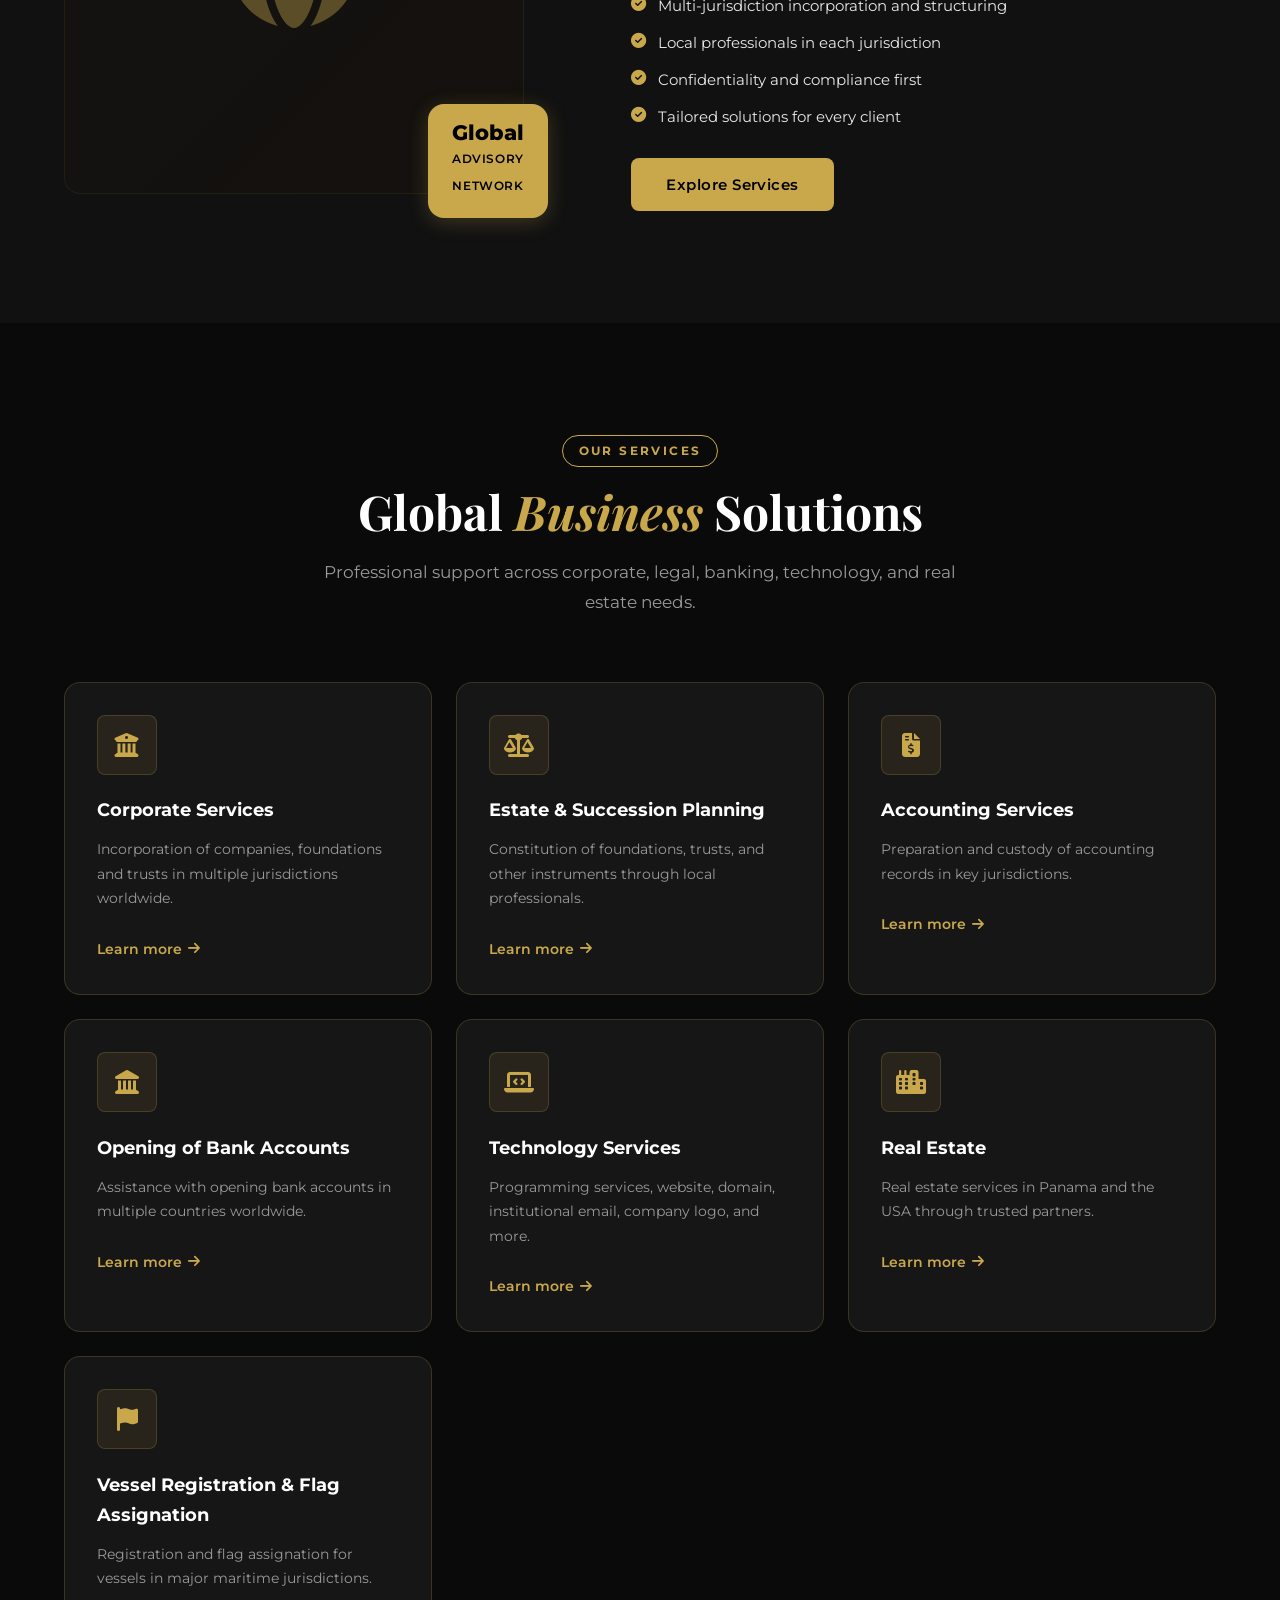
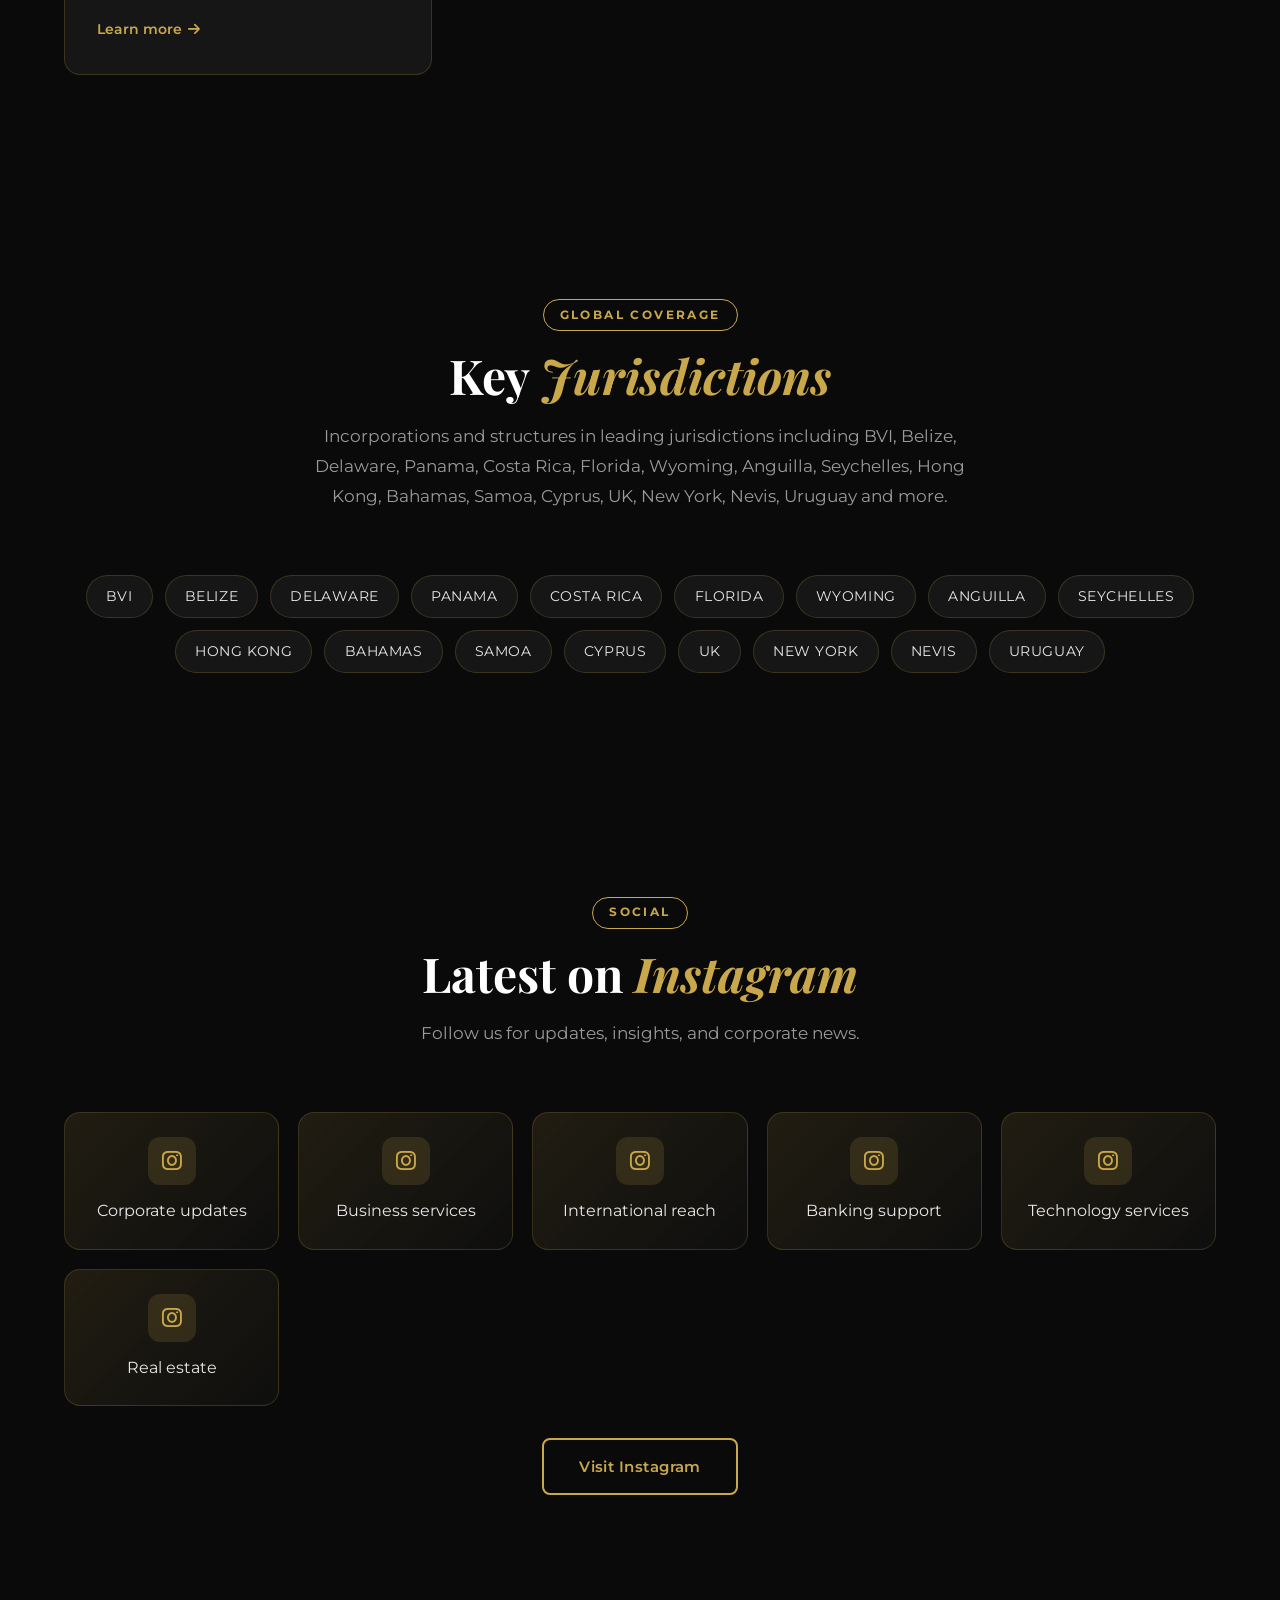
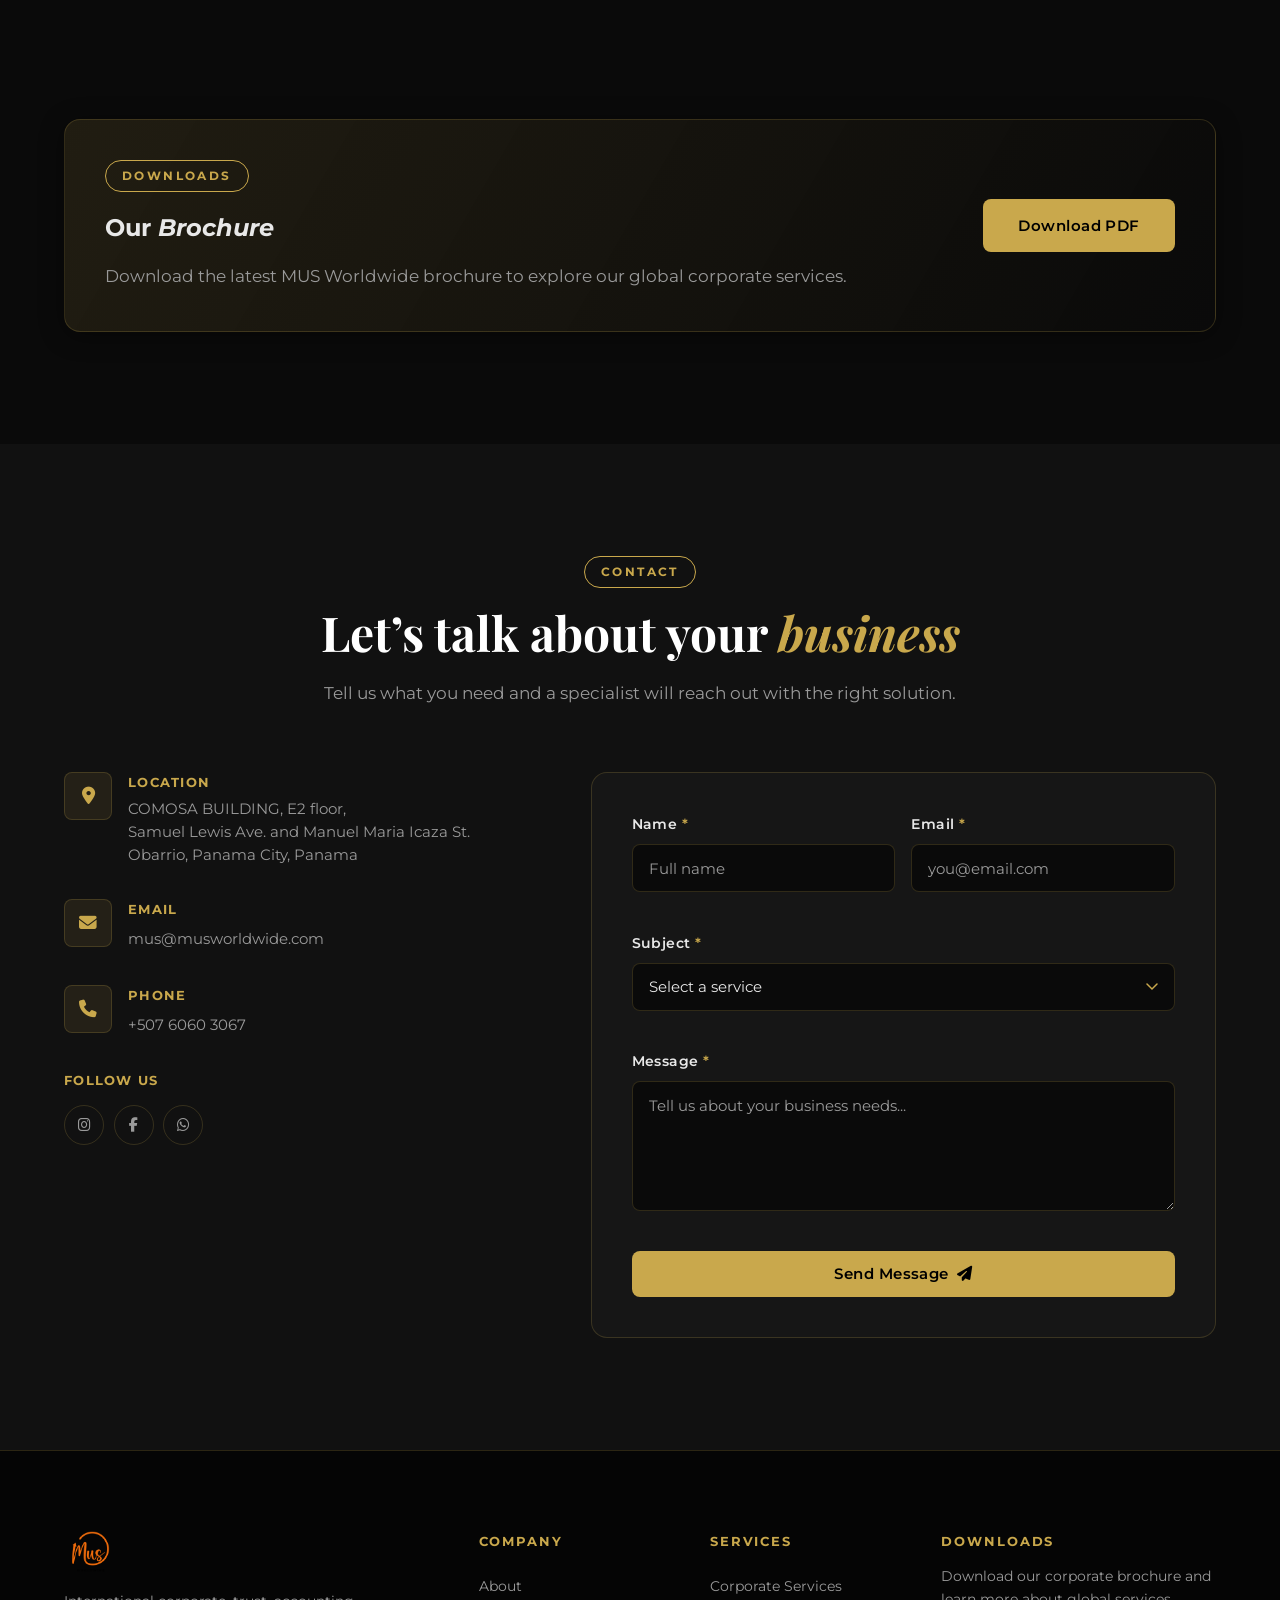
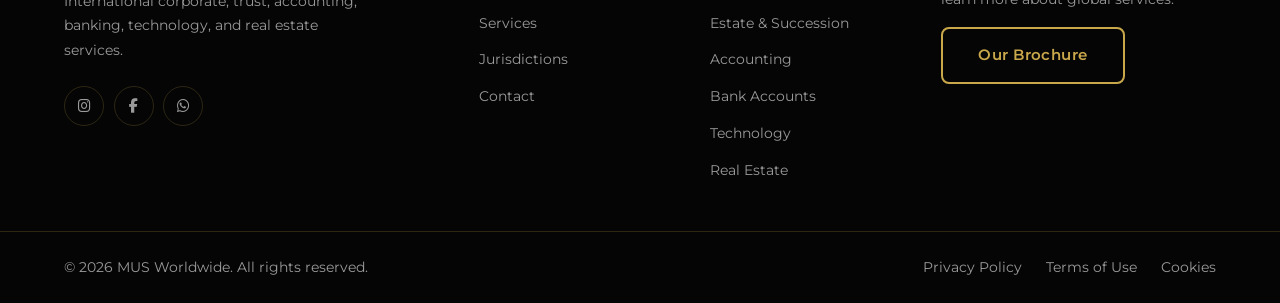
==== commit 8b6d98e7: "20260220 0000" ====
--- a/index.html
+++ b/index.html
@@ -1,48 +1,58 @@
 <!DOCTYPE html>
-<html lang="es">
+<html lang="en">
+
 <head>
   <meta charset="UTF-8" />
   <meta name="viewport" content="width=device-width, initial-scale=1.0" />
-  <meta name="description" content="MUS Worldwide – Distribución, producción y gestión musical a nivel global. Conectamos artistas con el mundo." />
-  <meta name="keywords" content="MUS Worldwide, distribución musical, producción, música latina, artistas, entretenimiento" />
+  <meta name="description"
+    content="MUS Worldwide is an international company offering corporate, trust, accounting, banking, technology, real estate, and vessel registration services worldwide." />
+  <meta name="keywords"
+    content="MUS Worldwide, corporate services, company incorporation, trusts, accounting, bank accounts, technology services, real estate, vessel registration, Panama" />
   <meta property="og:title" content="MUS Worldwide" />
-  <meta property="og:description" content="Conectamos artistas con el mundo." />
+  <meta property="og:description"
+    content="International corporate, trust, accounting, banking, technology, real estate, and vessel services." />
   <meta property="og:type" content="website" />
   <meta property="og:url" content="https://musworldwide.com" />
-  <title>MUS Worldwide | Global Music Distribution &amp; Entertainment</title>
+  <title>MUS Worldwide | Corporate &amp; Global Services</title>
 
   <!-- Google Fonts -->
   <link rel="preconnect" href="https://fonts.googleapis.com" />
   <link rel="preconnect" href="https://fonts.gstatic.com" crossorigin />
-  <link href="https://fonts.googleapis.com/css2?family=Montserrat:wght@300;400;600;700;900&family=Playfair+Display:ital,wght@0,700;1,400&display=swap" rel="stylesheet" />
+  <link
+    href="https://fonts.googleapis.com/css2?family=Montserrat:wght@300;400;600;700;900&family=Playfair+Display:ital,wght@0,700;1,400&display=swap"
+    rel="stylesheet" />
 
   <!-- Font Awesome -->
-  <link rel="stylesheet" href="https://cdnjs.cloudflare.com/ajax/libs/font-awesome/6.5.0/css/all.min.css" integrity="sha512-Avb2QiuDEEvB4bZJYdft2mNjVShBftLdPG8FJ0V7irTLQ8Uo0qcPxh4Plq7G5tGm0rU+1SPhVotteLpBERwOKw==" crossorigin="anonymous" referrerpolicy="no-referrer" />
+  <link rel="stylesheet" href="https://cdnjs.cloudflare.com/ajax/libs/font-awesome/6.5.0/css/all.min.css"
+    integrity="sha512-Avb2QiuDEEvB4bZJYdft2mNjVShBftLdPG8FJ0V7irTLQ8Uo0qcPxh4Plq7G5tGm0rU+1SPhVotteLpBERwOKw=="
+    crossorigin="anonymous" referrerpolicy="no-referrer" />
 
   <!-- Main CSS -->
   <link rel="stylesheet" href="css/styles.css" />
   <link rel="stylesheet" href="css/animations.css" />
 </head>
+
 <body>
 
   <!-- ═══════════════════════════════════════ NAVBAR ═══════════════ -->
   <header id="navbar" role="banner">
-    <nav class="nav-container" aria-label="Navegación principal">
-      <a href="#inicio" class="nav-logo" aria-label="MUS Worldwide – Inicio">
-        <span class="logo-mus">MUS</span><span class="logo-worldwide">WORLDWIDE</span>
+    <nav class="nav-container" aria-label="Primary navigation">
+      <a href="#inicio" class="nav-logo" aria-label="MUS Worldwide – Home">
+        <img src="assets/logo-musworldwide-color.png" alt="MUS Worldwide" class="logo-img" />
+        <span class="sr-only">MUS Worldwide</span>
       </a>
 
-      <button class="nav-toggle" id="navToggle" aria-label="Abrir menú" aria-expanded="false" aria-controls="navMenu">
+      <button class="nav-toggle" id="navToggle" aria-label="Open menu" aria-expanded="false" aria-controls="navMenu">
         <span></span><span></span><span></span>
       </button>
 
       <ul class="nav-menu" id="navMenu" role="list">
-        <li><a href="#inicio"    class="nav-link">Inicio</a></li>
-        <li><a href="#nosotros"  class="nav-link">Nosotros</a></li>
-        <li><a href="#servicios" class="nav-link">Servicios</a></li>
-        <li><a href="#artistas"  class="nav-link">Artistas</a></li>
-        <li><a href="#noticias"  class="nav-link">Noticias</a></li>
-        <li><a href="#contacto"  class="nav-link nav-cta">Contacto</a></li>
+        <li><a href="#inicio" class="nav-link">Home</a></li>
+        <li><a href="#nosotros" class="nav-link">About</a></li>
+        <li><a href="#servicios" class="nav-link">Services</a></li>
+        <li><a href="#jurisdicciones" class="nav-link">Jurisdictions</a></li>
+        <li><a href="#instagram" class="nav-link">Instagram</a></li>
+        <li><a href="#contacto" class="nav-link nav-cta">Contact</a></li>
       </ul>
     </nav>
   </header>
@@ -50,48 +60,33 @@
   <main>
 
     <!-- ═══════════════════════════════════════ HERO ═════════════════ -->
-    <section id="inicio" class="hero" aria-label="Sección principal">
+    <section id="inicio" class="hero" aria-label="Hero section">
       <div class="hero-bg" aria-hidden="true">
         <div class="hero-overlay"></div>
         <div class="hero-particles" id="particles" aria-hidden="true"></div>
       </div>
 
       <div class="hero-content fade-in">
-        <p class="hero-eyebrow">Global Music Distribution &amp; Entertainment</p>
+        <p class="hero-eyebrow">Corporate · Trust · Banking · Technology · Real Estate</p>
+        <div class="hero-line" aria-hidden="true"></div>
         <h1 class="hero-title">
-          Conectamos<br />
-          <em>Artistas</em> con<br />
-          el <strong>Mundo</strong>
+          Global Services,
+          <em>Smart</em>
+          <strong>Structures</strong>
         </h1>
         <p class="hero-subtitle">
-          Distribución digital global · Producción · Management · Licencias · Publishing
+          We are an international company which offers all kinds of services among we highlight the
+          incorporation of companies in different jurisdictions, structuring of trust, accounting services,
+          banking services, technological and real estate services through professional experts in the
+          matters assisting clients from all parts in the world.
         </p>
         <div class="hero-actions">
-          <a href="#servicios" class="btn btn-primary">Nuestros Servicios</a>
-          <a href="#contacto"  class="btn btn-outline">Trabaja con Nosotros</a>
-        </div>
-      </div>
-
-      <div class="hero-stats fade-in-up" aria-label="Estadísticas">
-        <div class="stat">
-          <span class="stat-number" data-target="150">0</span><span>+</span>
-          <span class="stat-label">Países</span>
-        </div>
-        <div class="stat">
-          <span class="stat-number" data-target="500">0</span><span>+</span>
-          <span class="stat-label">Artistas</span>
-        </div>
-        <div class="stat">
-          <span class="stat-number" data-target="1200">0</span><span>+</span>
-          <span class="stat-label">Lanzamientos</span>
-        </div>
-        <div class="stat">
-          <span class="stat-number" data-target="15">0</span><span>+</span>
-          <span class="stat-label">Años de Experiencia</span>
-        </div>
-      </div>
-
-      <a href="#nosotros" class="hero-scroll" aria-label="Desplazarse hacia abajo">
+          <a href="#servicios" class="btn btn-primary">Our Services</a>
+          <a href="#contacto" class="btn btn-outline">Contact Us</a>
+        </div>
+      </div>
+
+      <a href="#nosotros" class="hero-scroll" aria-label="Scroll down">
         <i class="fa-solid fa-chevron-down" aria-hidden="true"></i>
       </a>
     </section>
@@ -100,11 +95,11 @@
     <section id="nosotros" class="section about" aria-labelledby="about-heading">
       <div class="container">
         <div class="section-header reveal">
-          <span class="section-tag">Quiénes Somos</span>
-          <h2 id="about-heading">Una potencia musical <em>global</em></h2>
+          <span class="section-tag">Who We Are</span>
+          <h2 id="about-heading">International expertise with a <em>global</em> reach</h2>
           <p class="section-desc">
-            MUS Worldwide es una compañía líder en la industria musical internacional,
-            especializada en conectar talento con oportunidades en todos los mercados del planeta.
+            MUS Worldwide offers a menu of global services that seek to complement the establishment
+            of your business, supported by professionals in each jurisdiction.
           </p>
         </div>
 
@@ -112,37 +107,36 @@
           <div class="about-visual reveal">
             <div class="about-img-wrapper">
               <div class="about-img-placeholder" aria-hidden="true">
-                <i class="fa-solid fa-record-vinyl"></i>
+                <i class="fa-solid fa-globe"></i>
               </div>
               <div class="about-badge">
-                <span class="badge-number">15+</span>
-                <span class="badge-text">Años en la<br />Industria</span>
+                <span class="badge-number">Global</span>
+                <span class="badge-text">Advisory<br />Network</span>
               </div>
             </div>
           </div>
 
           <div class="about-text reveal">
-            <h3>Nuestra Historia</h3>
-            <p>
-              Fundada con la visión de democratizar la industria musical, MUS Worldwide ha crecido
-              hasta convertirse en un referente global para artistas que buscan llevar su música
-              más allá de las fronteras. Desde distribución digital hasta management integral,
-              ofrecemos un ecosistema completo para el desarrollo artístico.
-            </p>
-            <p>
-              Con presencia en más de 150 países y alianzas estratégicas con las principales
-              plataformas de streaming, radios internacionales y promotoras de eventos, garantizamos
-              que cada nota llegue a los oídos correctos.
+            <h3>Our Expertise</h3>
+            <p>
+              We provide corporate services, trust structures, accounting support, banking assistance,
+              technology solutions, and real estate services with a single point of coordination.
+            </p>
+            <p>
+              Our network of specialists helps clients establish and protect their businesses in
+              multiple jurisdictions while keeping operations compliant and efficient.
             </p>
 
             <ul class="about-features">
-              <li><i class="fa-solid fa-check-circle" aria-hidden="true"></i> Distribución en 150+ países y 60+ plataformas digitales</li>
-              <li><i class="fa-solid fa-check-circle" aria-hidden="true"></i> Equipo de profesionales con décadas de experiencia</li>
-              <li><i class="fa-solid fa-check-circle" aria-hidden="true"></i> Royalties transparentes y pagos puntuales</li>
-              <li><i class="fa-solid fa-check-circle" aria-hidden="true"></i> Estrategias personalizadas para cada artista</li>
+              <li><i class="fa-solid fa-check-circle" aria-hidden="true"></i> Multi-jurisdiction incorporation and
+                structuring</li>
+              <li><i class="fa-solid fa-check-circle" aria-hidden="true"></i> Local professionals in each jurisdiction
+              </li>
+              <li><i class="fa-solid fa-check-circle" aria-hidden="true"></i> Confidentiality and compliance first</li>
+              <li><i class="fa-solid fa-check-circle" aria-hidden="true"></i> Tailored solutions for every client</li>
             </ul>
 
-            <a href="#contacto" class="btn btn-primary">Conoce Más</a>
+            <a href="#servicios" class="btn btn-primary">Explore Services</a>
           </div>
         </div>
       </div>
@@ -152,321 +146,197 @@
     <section id="servicios" class="section services" aria-labelledby="services-heading">
       <div class="container">
         <div class="section-header reveal">
-          <span class="section-tag">Lo que Hacemos</span>
-          <h2 id="services-heading">Servicios <em>Integrales</em></h2>
+          <span class="section-tag">Our Services</span>
+          <h2 id="services-heading">Global <em>Business</em> Solutions</h2>
           <p class="section-desc">
-            Todo lo que un artista necesita para crecer, en un solo lugar.
+            Professional support across corporate, legal, banking, technology, and real estate needs.
           </p>
         </div>
 
         <div class="services-grid">
-          <article class="service-card reveal" aria-label="Distribución Digital">
-            <div class="service-icon" aria-hidden="true">
-              <i class="fa-solid fa-globe"></i>
-            </div>
-            <h3>Distribución Digital</h3>
-            <p>
-              Lleva tu música a Spotify, Apple Music, Amazon, Deezer, Tidal y más de 60 plataformas
-              en 150+ países. Reportes en tiempo real y pagos mensuales.
-            </p>
-            <a href="#contacto" class="service-link">Saber más <i class="fa-solid fa-arrow-right" aria-hidden="true"></i></a>
-          </article>
-
-          <article class="service-card reveal" aria-label="Producción Musical">
-            <div class="service-icon" aria-hidden="true">
-              <i class="fa-solid fa-sliders"></i>
-            </div>
-            <h3>Producción Musical</h3>
-            <p>
-              Estudios de grabación equipados con tecnología de punta. Producción, mezcla y
-              masterización al nivel de los principales mercados mundiales.
-            </p>
-            <a href="#contacto" class="service-link">Saber más <i class="fa-solid fa-arrow-right" aria-hidden="true"></i></a>
-          </article>
-
-          <article class="service-card reveal" aria-label="Management Artístico">
-            <div class="service-icon" aria-hidden="true">
-              <i class="fa-solid fa-star"></i>
-            </div>
-            <h3>Management Artístico</h3>
-            <p>
-              Acompañamos la carrera de nuestros artistas con estrategias de branding, booking
-              de giras, negociación de contratos y desarrollo de imagen.
-            </p>
-            <a href="#contacto" class="service-link">Saber más <i class="fa-solid fa-arrow-right" aria-hidden="true"></i></a>
-          </article>
-
-          <article class="service-card reveal" aria-label="Publishing y Licencias">
-            <div class="service-icon" aria-hidden="true">
-              <i class="fa-solid fa-copyright"></i>
-            </div>
-            <h3>Publishing y Licencias</h3>
-            <p>
-              Protegemos y monetizamos el catálogo de nuestros artistas a través de licencias
-              para publicidad, cine, televisión y medios digitales globales.
-            </p>
-            <a href="#contacto" class="service-link">Saber más <i class="fa-solid fa-arrow-right" aria-hidden="true"></i></a>
-          </article>
-
-          <article class="service-card reveal" aria-label="Marketing Digital">
-            <div class="service-icon" aria-hidden="true">
-              <i class="fa-solid fa-chart-line"></i>
-            </div>
-            <h3>Marketing Digital</h3>
-            <p>
-              Campañas de lanzamiento, estrategias en redes sociales, playlisting editorial y
-              relaciones públicas internacionales para maximizar el impacto de cada proyecto.
-            </p>
-            <a href="#contacto" class="service-link">Saber más <i class="fa-solid fa-arrow-right" aria-hidden="true"></i></a>
-          </article>
-
-          <article class="service-card reveal" aria-label="Eventos y Giras">
-            <div class="service-icon" aria-hidden="true">
-              <i class="fa-solid fa-microphone-lines"></i>
-            </div>
-            <h3>Eventos y Giras</h3>
-            <p>
-              Producción y logística de conciertos, festivales y giras internacionales.
-              Conectamos artistas con promotores en los principales mercados del mundo.
-            </p>
-            <a href="#contacto" class="service-link">Saber más <i class="fa-solid fa-arrow-right" aria-hidden="true"></i></a>
-          </article>
-        </div>
-      </div>
-    </section>
-
-    <!-- ═══════════════════════════════════════ PLATFORMS ════════════ -->
-    <section class="section platforms" aria-label="Plataformas de distribución">
+          <article class="service-card reveal" aria-label="Corporate Services">
+            <div class="service-icon" aria-hidden="true">
+              <i class="fa-solid fa-building-columns"></i>
+            </div>
+            <h3>Corporate Services</h3>
+            <p>
+              Incorporation of companies, foundations and trusts in multiple jurisdictions worldwide.
+            </p>
+            <a href="#contacto" class="service-link">Learn more <i class="fa-solid fa-arrow-right"
+                aria-hidden="true"></i></a>
+          </article>
+
+          <article class="service-card reveal" aria-label="Estate and Succession Planning">
+            <div class="service-icon" aria-hidden="true">
+              <i class="fa-solid fa-scale-balanced"></i>
+            </div>
+            <h3>Estate &amp; Succession Planning</h3>
+            <p>
+              Constitution of foundations, trusts, and other instruments through local professionals.
+            </p>
+            <a href="#contacto" class="service-link">Learn more <i class="fa-solid fa-arrow-right"
+                aria-hidden="true"></i></a>
+          </article>
+
+          <article class="service-card reveal" aria-label="Accounting Services">
+            <div class="service-icon" aria-hidden="true">
+              <i class="fa-solid fa-file-invoice-dollar"></i>
+            </div>
+            <h3>Accounting Services</h3>
+            <p>
+              Preparation and custody of accounting records in key jurisdictions.
+            </p>
+            <a href="#contacto" class="service-link">Learn more <i class="fa-solid fa-arrow-right"
+                aria-hidden="true"></i></a>
+          </article>
+
+          <article class="service-card reveal" aria-label="Opening of Bank Accounts Services">
+            <div class="service-icon" aria-hidden="true">
+              <i class="fa-solid fa-landmark"></i>
+            </div>
+            <h3>Opening of Bank Accounts</h3>
+            <p>
+              Assistance with opening bank accounts in multiple countries worldwide.
+            </p>
+            <a href="#contacto" class="service-link">Learn more <i class="fa-solid fa-arrow-right"
+                aria-hidden="true"></i></a>
+          </article>
+
+          <article class="service-card reveal" aria-label="Technology Services">
+            <div class="service-icon" aria-hidden="true">
+              <i class="fa-solid fa-laptop-code"></i>
+            </div>
+            <h3>Technology Services</h3>
+            <p>
+              Programming services, website, domain, institutional email, company logo, and more.
+            </p>
+            <a href="#contacto" class="service-link">Learn more <i class="fa-solid fa-arrow-right"
+                aria-hidden="true"></i></a>
+          </article>
+
+          <article class="service-card reveal" aria-label="Real Estate">
+            <div class="service-icon" aria-hidden="true">
+              <i class="fa-solid fa-city"></i>
+            </div>
+            <h3>Real Estate</h3>
+            <p>
+              Real estate services in Panama and the USA through trusted partners.
+            </p>
+            <a href="#contacto" class="service-link">Learn more <i class="fa-solid fa-arrow-right"
+                aria-hidden="true"></i></a>
+          </article>
+
+          <article class="service-card reveal" aria-label="Registration and Flag Assignation of Vessels">
+            <div class="service-icon" aria-hidden="true">
+              <i class="fa-solid fa-flag"></i>
+            </div>
+            <h3>Vessel Registration &amp; Flag Assignation</h3>
+            <p>
+              Registration and flag assignation for vessels in major maritime jurisdictions.
+            </p>
+            <a href="#contacto" class="service-link">Learn more <i class="fa-solid fa-arrow-right"
+                aria-hidden="true"></i></a>
+          </article>
+        </div>
+      </div>
+    </section>
+
+    <!-- ═══════════════════════════════════════ JURISDICTIONS ═════════ -->
+    <section id="jurisdicciones" class="section jurisdictions" aria-labelledby="jurisdictions-heading">
       <div class="container">
         <div class="section-header reveal">
-          <span class="section-tag">Distribución</span>
-          <h2>Tu Música en Todas las <em>Plataformas</em></h2>
-        </div>
-        <div class="platforms-logos reveal" aria-label="Logos de plataformas">
-          <div class="platform-logo"><i class="fa-brands fa-spotify" aria-label="Spotify"></i><span>Spotify</span></div>
-          <div class="platform-logo"><i class="fa-brands fa-apple" aria-label="Apple Music"></i><span>Apple Music</span></div>
-          <div class="platform-logo"><i class="fa-brands fa-amazon" aria-label="Amazon Music"></i><span>Amazon Music</span></div>
-          <div class="platform-logo"><i class="fa-brands fa-youtube" aria-label="YouTube Music"></i><span>YouTube Music</span></div>
-          <div class="platform-logo"><i class="fa-solid fa-music" aria-label="Tidal"></i><span>Tidal</span></div>
-          <div class="platform-logo"><i class="fa-brands fa-soundcloud" aria-label="SoundCloud"></i><span>SoundCloud</span></div>
-          <div class="platform-logo"><i class="fa-brands fa-deezer" aria-label="Deezer"></i><span>Deezer</span></div>
-          <div class="platform-logo"><i class="fa-solid fa-headphones" aria-label="Pandora"></i><span>Pandora</span></div>
-        </div>
-      </div>
-    </section>
-
-    <!-- ═══════════════════════════════════════ ARTISTS ══════════════ -->
-    <section id="artistas" class="section artists" aria-labelledby="artists-heading">
+          <span class="section-tag">Global Coverage</span>
+          <h2 id="jurisdictions-heading">Key <em>Jurisdictions</em></h2>
+          <p class="section-desc">
+            Incorporations and structures in leading jurisdictions including BVI, Belize, Delaware,
+            Panama, Costa Rica, Florida, Wyoming, Anguilla, Seychelles, Hong Kong, Bahamas, Samoa,
+            Cyprus, UK, New York, Nevis, Uruguay and more.
+          </p>
+        </div>
+
+        <div class="jurisdictions-grid reveal" aria-label="Jurisdictions list">
+          <span class="jurisdiction-pill">BVI</span>
+          <span class="jurisdiction-pill">Belize</span>
+          <span class="jurisdiction-pill">Delaware</span>
+          <span class="jurisdiction-pill">Panama</span>
+          <span class="jurisdiction-pill">Costa Rica</span>
+          <span class="jurisdiction-pill">Florida</span>
+          <span class="jurisdiction-pill">Wyoming</span>
+          <span class="jurisdiction-pill">Anguilla</span>
+          <span class="jurisdiction-pill">Seychelles</span>
+          <span class="jurisdiction-pill">Hong Kong</span>
+          <span class="jurisdiction-pill">Bahamas</span>
+          <span class="jurisdiction-pill">Samoa</span>
+          <span class="jurisdiction-pill">Cyprus</span>
+          <span class="jurisdiction-pill">UK</span>
+          <span class="jurisdiction-pill">New York</span>
+          <span class="jurisdiction-pill">Nevis</span>
+          <span class="jurisdiction-pill">Uruguay</span>
+        </div>
+      </div>
+    </section>
+
+    <!-- ═══════════════════════════════════════ INSTAGRAM ════════════ -->
+    <section id="instagram" class="section instagram" aria-labelledby="instagram-heading">
       <div class="container">
         <div class="section-header reveal">
-          <span class="section-tag">Nuestro Roster</span>
-          <h2 id="artists-heading">Artistas <em>Destacados</em></h2>
-          <p class="section-desc">
-            Un catálogo diverso que abarca géneros y mercados de todo el mundo.
-          </p>
-        </div>
-
-        <div class="artists-grid">
-          <article class="artist-card reveal" aria-label="Artista representativo 1">
-            <div class="artist-img-wrapper">
-              <div class="artist-img-placeholder" aria-hidden="true">
-                <i class="fa-solid fa-user-music"></i>
-              </div>
-              <div class="artist-overlay">
-                <div class="artist-social">
-                  <a href="#" aria-label="Instagram"><i class="fa-brands fa-instagram"></i></a>
-                  <a href="#" aria-label="Spotify"><i class="fa-brands fa-spotify"></i></a>
-                  <a href="#" aria-label="YouTube"><i class="fa-brands fa-youtube"></i></a>
-                </div>
-              </div>
-            </div>
-            <div class="artist-info">
-              <h3>Artista Destacado</h3>
-              <span class="artist-genre">Reggaeton · Pop Latino</span>
-            </div>
-          </article>
-
-          <article class="artist-card reveal" aria-label="Artista representativo 2">
-            <div class="artist-img-wrapper">
-              <div class="artist-img-placeholder" aria-hidden="true">
-                <i class="fa-solid fa-user-music"></i>
-              </div>
-              <div class="artist-overlay">
-                <div class="artist-social">
-                  <a href="#" aria-label="Instagram"><i class="fa-brands fa-instagram"></i></a>
-                  <a href="#" aria-label="Spotify"><i class="fa-brands fa-spotify"></i></a>
-                  <a href="#" aria-label="YouTube"><i class="fa-brands fa-youtube"></i></a>
-                </div>
-              </div>
-            </div>
-            <div class="artist-info">
-              <h3>Artista Internacional</h3>
-              <span class="artist-genre">Salsa · Tropical</span>
-            </div>
-          </article>
-
-          <article class="artist-card reveal" aria-label="Artista representativo 3">
-            <div class="artist-img-wrapper">
-              <div class="artist-img-placeholder" aria-hidden="true">
-                <i class="fa-solid fa-user-music"></i>
-              </div>
-              <div class="artist-overlay">
-                <div class="artist-social">
-                  <a href="#" aria-label="Instagram"><i class="fa-brands fa-instagram"></i></a>
-                  <a href="#" aria-label="Spotify"><i class="fa-brands fa-spotify"></i></a>
-                  <a href="#" aria-label="YouTube"><i class="fa-brands fa-youtube"></i></a>
-                </div>
-              </div>
-            </div>
-            <div class="artist-info">
-              <h3>Nuevo Talento</h3>
-              <span class="artist-genre">Urban · R&amp;B</span>
-            </div>
-          </article>
-
-          <article class="artist-card reveal" aria-label="Artista representativo 4">
-            <div class="artist-img-wrapper">
-              <div class="artist-img-placeholder" aria-hidden="true">
-                <i class="fa-solid fa-user-music"></i>
-              </div>
-              <div class="artist-overlay">
-                <div class="artist-social">
-                  <a href="#" aria-label="Instagram"><i class="fa-brands fa-instagram"></i></a>
-                  <a href="#" aria-label="Spotify"><i class="fa-brands fa-spotify"></i></a>
-                  <a href="#" aria-label="YouTube"><i class="fa-brands fa-youtube"></i></a>
-                </div>
-              </div>
-            </div>
-            <div class="artist-info">
-              <h3>Artista Emergente</h3>
-              <span class="artist-genre">Latin Pop · Indie</span>
-            </div>
-          </article>
+          <span class="section-tag">Social</span>
+          <h2 id="instagram-heading">Latest on <em>Instagram</em></h2>
+          <p class="section-desc">Follow us for updates, insights, and corporate news.</p>
+        </div>
+
+        <div class="instagram-grid reveal">
+          <a class="instagram-card" href="https://www.instagram.com/musworldwide/" target="_blank" rel="noopener"
+            aria-label="Instagram post 1">
+            <div class="instagram-icon"><i class="fa-brands fa-instagram"></i></div>
+            <span>Corporate updates</span>
+          </a>
+          <a class="instagram-card" href="https://www.instagram.com/musworldwide/" target="_blank" rel="noopener"
+            aria-label="Instagram post 2">
+            <div class="instagram-icon"><i class="fa-brands fa-instagram"></i></div>
+            <span>Business services</span>
+          </a>
+          <a class="instagram-card" href="https://www.instagram.com/musworldwide/" target="_blank" rel="noopener"
+            aria-label="Instagram post 3">
+            <div class="instagram-icon"><i class="fa-brands fa-instagram"></i></div>
+            <span>International reach</span>
+          </a>
+          <a class="instagram-card" href="https://www.instagram.com/musworldwide/" target="_blank" rel="noopener"
+            aria-label="Instagram post 4">
+            <div class="instagram-icon"><i class="fa-brands fa-instagram"></i></div>
+            <span>Banking support</span>
+          </a>
+          <a class="instagram-card" href="https://www.instagram.com/musworldwide/" target="_blank" rel="noopener"
+            aria-label="Instagram post 5">
+            <div class="instagram-icon"><i class="fa-brands fa-instagram"></i></div>
+            <span>Technology services</span>
+          </a>
+          <a class="instagram-card" href="https://www.instagram.com/musworldwide/" target="_blank" rel="noopener"
+            aria-label="Instagram post 6">
+            <div class="instagram-icon"><i class="fa-brands fa-instagram"></i></div>
+            <span>Real estate</span>
+          </a>
         </div>
 
         <div class="text-center reveal">
-          <a href="#contacto" class="btn btn-outline">Ver Todos los Artistas</a>
-        </div>
-      </div>
-    </section>
-
-    <!-- ═══════════════════════════════════════ NEWS ══════════════════ -->
-    <section id="noticias" class="section news" aria-labelledby="news-heading">
+          <a href="https://www.instagram.com/musworldwide/" class="btn btn-outline" target="_blank" rel="noopener">Visit
+            Instagram</a>
+        </div>
+      </div>
+    </section>
+
+    <!-- ═══════════════════════════════════════ DOWNLOADS ═══════════ -->
+    <section id="downloads" class="section downloads" aria-labelledby="downloads-heading">
       <div class="container">
-        <div class="section-header reveal">
-          <span class="section-tag">Novedades</span>
-          <h2 id="news-heading">Últimas <em>Noticias</em></h2>
-          <p class="section-desc">Mantente al día con lo más reciente de MUS Worldwide.</p>
-        </div>
-
-        <div class="news-grid">
-          <article class="news-card news-featured reveal" aria-label="Noticia destacada">
-            <div class="news-img-wrapper">
-              <div class="news-img-placeholder" aria-hidden="true">
-                <i class="fa-solid fa-newspaper"></i>
-              </div>
-              <span class="news-tag">Industria</span>
-            </div>
-            <div class="news-body">
-              <time class="news-date" datetime="2026-02-15">15 Feb 2026</time>
-              <h3>MUS Worldwide expande su presencia en el mercado asiático</h3>
-              <p>
-                La compañía firma acuerdos estratégicos con distribuidoras en Japón, Corea del Sur
-                y China para llevar la música latina a nuevas audiencias.
-              </p>
-              <a href="#" class="news-read">Leer más <i class="fa-solid fa-arrow-right" aria-hidden="true"></i></a>
-            </div>
-          </article>
-
-          <article class="news-card reveal" aria-label="Noticia 2">
-            <div class="news-img-wrapper">
-              <div class="news-img-placeholder" aria-hidden="true">
-                <i class="fa-solid fa-music"></i>
-              </div>
-              <span class="news-tag">Lanzamiento</span>
-            </div>
-            <div class="news-body">
-              <time class="news-date" datetime="2026-02-10">10 Feb 2026</time>
-              <h3>Nuevo lanzamiento rompe récords en Spotify</h3>
-              <p>El último sencillo de nuestro roster supera los 10 millones de streams en 48 horas.</p>
-              <a href="#" class="news-read">Leer más <i class="fa-solid fa-arrow-right" aria-hidden="true"></i></a>
-            </div>
-          </article>
-
-          <article class="news-card reveal" aria-label="Noticia 3">
-            <div class="news-img-wrapper">
-              <div class="news-img-placeholder" aria-hidden="true">
-                <i class="fa-solid fa-award"></i>
-              </div>
-              <span class="news-tag">Premios</span>
-            </div>
-            <div class="news-body">
-              <time class="news-date" datetime="2026-01-28">28 Ene 2026</time>
-              <h3>MUS Worldwide gana premio a Mejor Distribuidora del Año</h3>
-              <p>Reconocimiento internacional por innovación y excelencia en distribución musical digital.</p>
-              <a href="#" class="news-read">Leer más <i class="fa-solid fa-arrow-right" aria-hidden="true"></i></a>
-            </div>
-          </article>
-        </div>
-      </div>
-    </section>
-
-    <!-- ═══════════════════════════════════════ TESTIMONIALS ═════════ -->
-    <section class="section testimonials" aria-label="Testimonios">
-      <div class="container">
-        <div class="section-header reveal">
-          <span class="section-tag">Testimonios</span>
-          <h2>Lo que Dicen Nuestros <em>Artistas</em></h2>
-        </div>
-
-        <div class="testimonials-slider" id="testimonialsSlider" aria-live="polite">
-          <div class="testimonial-track" id="testimonialTrack">
-            <blockquote class="testimonial-card">
-              <p>"MUS Worldwide transformó mi carrera. En menos de un año mi música llegó a audiencias
-              que nunca imaginé. Son más que una distribuidora, son aliados de verdad."</p>
-              <footer>
-                <div class="testimonial-avatar" aria-hidden="true"><i class="fa-solid fa-user"></i></div>
-                <div>
-                  <cite class="testimonial-name">Artista Internacional</cite>
-                  <span class="testimonial-role">Reggaeton / Pop Latino</span>
-                </div>
-              </footer>
-            </blockquote>
-
-            <blockquote class="testimonial-card">
-              <p>"La transparencia en los reportes y la rapidez en los pagos hacen la diferencia.
-              Con MUS Worldwide puedo enfocarme en crear música sin preocuparme por la logística."</p>
-              <footer>
-                <div class="testimonial-avatar" aria-hidden="true"><i class="fa-solid fa-user"></i></div>
-                <div>
-                  <cite class="testimonial-name">Productor Musical</cite>
-                  <span class="testimonial-role">Urban / Electronic</span>
-                </div>
-              </footer>
-            </blockquote>
-
-            <blockquote class="testimonial-card">
-              <p>"El equipo de marketing de MUS Worldwide es excepcional. Desarrollaron una estrategia
-              completa que nos permitió posicionarnos en los mercados de Europa y Asia."</p>
-              <footer>
-                <div class="testimonial-avatar" aria-hidden="true"><i class="fa-solid fa-user"></i></div>
-                <div>
-                  <cite class="testimonial-name">Banda Emergente</cite>
-                  <span class="testimonial-role">Latin Rock / Indie</span>
-                </div>
-              </footer>
-            </blockquote>
+        <div class="downloads-card reveal">
+          <div>
+            <span class="section-tag">Downloads</span>
+            <h2 id="downloads-heading">Our <em>Brochure</em></h2>
+            <p class="section-desc">
+              Download the latest MUS Worldwide brochure to explore our global corporate services.
+            </p>
           </div>
-
-          <div class="slider-controls" aria-label="Controles del carrusel">
-            <button class="slider-btn" id="sliderPrev" aria-label="Testimonio anterior">
-              <i class="fa-solid fa-chevron-left" aria-hidden="true"></i>
-            </button>
-            <div class="slider-dots" id="sliderDots" role="tablist" aria-label="Indicadores de posición"></div>
-            <button class="slider-btn" id="sliderNext" aria-label="Siguiente testimonio">
-              <i class="fa-solid fa-chevron-right" aria-hidden="true"></i>
-            </button>
-          </div>
+          <a href="#" class="btn btn-primary">Download PDF</a>
         </div>
       </div>
     </section>
@@ -475,11 +345,10 @@
     <section id="contacto" class="section contact" aria-labelledby="contact-heading">
       <div class="container">
         <div class="section-header reveal">
-          <span class="section-tag">Contacto</span>
-          <h2 id="contact-heading">Hablemos de tu <em>Música</em></h2>
+          <span class="section-tag">Contact</span>
+          <h2 id="contact-heading">Let’s talk about your <em>business</em></h2>
           <p class="section-desc">
-            ¿Listo para llevar tu música al siguiente nivel? Escríbenos y un especialista
-            te contactará en menos de 24 horas.
+            Tell us what you need and a specialist will reach out with the right solution.
           </p>
         </div>
 
@@ -488,79 +357,83 @@
             <div class="contact-item">
               <div class="contact-icon" aria-hidden="true"><i class="fa-solid fa-location-dot"></i></div>
               <div>
-                <h4>Ubicación</h4>
-                <p>Ciudad de Panamá, Panamá<br />Operaciones Globales</p>
+                <h4>Location</h4>
+                <p>COMOSA BUILDING, E2 floor,<br />Samuel Lewis Ave. and Manuel Maria Icaza St.<br />Obarrio, Panama
+                  City, Panama</p>
               </div>
             </div>
             <div class="contact-item">
               <div class="contact-icon" aria-hidden="true"><i class="fa-solid fa-envelope"></i></div>
               <div>
                 <h4>Email</h4>
-                <a href="mailto:info@musworldwide.com">info@musworldwide.com</a>
+                <a href="mailto:mus@musworldwide.com">mus@musworldwide.com</a>
               </div>
             </div>
             <div class="contact-item">
               <div class="contact-icon" aria-hidden="true"><i class="fa-solid fa-phone"></i></div>
               <div>
-                <h4>Teléfono</h4>
-                <a href="tel:+50700000000">+507 000 0000</a>
+                <h4>Phone</h4>
+                <a href="tel:+50760603067">+507 6060 3067</a>
               </div>
             </div>
             <div class="contact-social">
-              <h4>Síguenos</h4>
+              <h4>Follow us</h4>
               <div class="social-links">
-                <a href="#" class="social-link" aria-label="Instagram de MUS Worldwide"><i class="fa-brands fa-instagram"></i></a>
-                <a href="#" class="social-link" aria-label="Facebook de MUS Worldwide"><i class="fa-brands fa-facebook-f"></i></a>
-                <a href="#" class="social-link" aria-label="Twitter/X de MUS Worldwide"><i class="fa-brands fa-x-twitter"></i></a>
-                <a href="#" class="social-link" aria-label="YouTube de MUS Worldwide"><i class="fa-brands fa-youtube"></i></a>
-                <a href="#" class="social-link" aria-label="LinkedIn de MUS Worldwide"><i class="fa-brands fa-linkedin-in"></i></a>
+                <a href="https://www.instagram.com/musworldwide/" class="social-link" aria-label="Instagram"><i
+                    class="fa-brands fa-instagram"></i></a>
+                <a href="https://www.facebook.com/musworldwide" class="social-link" aria-label="Facebook"><i
+                    class="fa-brands fa-facebook-f"></i></a>
+                <a href="http://wa.me/50760603067" class="social-link" aria-label="WhatsApp"><i
+                    class="fa-brands fa-whatsapp"></i></a>
               </div>
             </div>
           </div>
 
-          <form class="contact-form reveal" id="contactForm" novalidate aria-label="Formulario de contacto">
+          <form class="contact-form reveal" id="contactForm" novalidate aria-label="Contact form">
             <div class="form-row">
               <div class="form-group">
-                <label for="nombre">Nombre <span aria-hidden="true">*</span></label>
-                <input type="text" id="nombre" name="nombre" placeholder="Tu nombre completo" required autocomplete="name" />
+                <label for="nombre">Name <span aria-hidden="true">*</span></label>
+                <input type="text" id="nombre" name="nombre" placeholder="Full name" required autocomplete="name" />
                 <span class="field-error" role="alert" id="nombre-error"></span>
               </div>
               <div class="form-group">
                 <label for="email">Email <span aria-hidden="true">*</span></label>
-                <input type="email" id="email" name="email" placeholder="tu@email.com" required autocomplete="email" />
+                <input type="email" id="email" name="email" placeholder="you@email.com" required autocomplete="email" />
                 <span class="field-error" role="alert" id="email-error"></span>
               </div>
             </div>
 
             <div class="form-group">
-              <label for="asunto">Asunto <span aria-hidden="true">*</span></label>
+              <label for="asunto">Subject <span aria-hidden="true">*</span></label>
               <select id="asunto" name="asunto" required>
-                <option value="" disabled selected>Selecciona el motivo de contacto</option>
-                <option value="distribucion">Distribución Digital</option>
-                <option value="produccion">Producción Musical</option>
-                <option value="management">Management Artístico</option>
-                <option value="publishing">Publishing y Licencias</option>
-                <option value="marketing">Marketing Digital</option>
-                <option value="eventos">Eventos y Giras</option>
-                <option value="otro">Otro</option>
+                <option value="" disabled selected>Select a service</option>
+                <option value="corporate">Corporate Services</option>
+                <option value="estate">Estate &amp; Succession Planning</option>
+                <option value="accounting">Accounting Services</option>
+                <option value="banking">Opening of Bank Accounts</option>
+                <option value="technology">Technology Services</option>
+                <option value="realestate">Real Estate</option>
+                <option value="vessels">Vessel Registration</option>
+                <option value="other">Other</option>
               </select>
               <span class="field-error" role="alert" id="asunto-error"></span>
             </div>
 
             <div class="form-group">
-              <label for="mensaje">Mensaje <span aria-hidden="true">*</span></label>
-              <textarea id="mensaje" name="mensaje" rows="5" placeholder="Cuéntanos sobre tu proyecto musical..." required></textarea>
+              <label for="mensaje">Message <span aria-hidden="true">*</span></label>
+              <textarea id="mensaje" name="mensaje" rows="5" placeholder="Tell us about your business needs..."
+                required></textarea>
               <span class="field-error" role="alert" id="mensaje-error"></span>
             </div>
 
             <button type="submit" class="btn btn-primary btn-block" id="submitBtn">
-              <span class="btn-text">Enviar Mensaje</span>
+              <span class="btn-text">Send Message</span>
               <i class="fa-solid fa-paper-plane btn-icon" aria-hidden="true"></i>
             </button>
 
             <div class="form-success" id="formSuccess" role="status" aria-live="polite">
               <i class="fa-solid fa-check-circle" aria-hidden="true"></i>
-              <span>¡Mensaje enviado! Te contactaremos pronto.</span>
+              <span>Message sent! We will contact you soon.</span>
             </div>
           </form>
         </div>
@@ -574,60 +447,57 @@
     <div class="footer-top">
       <div class="container footer-top-grid">
         <div class="footer-brand">
-          <a href="#inicio" class="nav-logo" aria-label="MUS Worldwide – Inicio">
-            <span class="logo-mus">MUS</span><span class="logo-worldwide">WORLDWIDE</span>
-          </a>
-          <p>Conectando artistas con el mundo. Distribución, producción y management musical a nivel global.</p>
+          <a href="#inicio" class="nav-logo" aria-label="MUS Worldwide – Home">
+            <img src="assets/logo-musworldwide-color.png" alt="MUS Worldwide" class="logo-img" />
+            <span class="sr-only">MUS Worldwide</span>
+          </a>
+          <p>International corporate, trust, accounting, banking, technology, and real estate services.</p>
           <div class="social-links">
-            <a href="#" class="social-link" aria-label="Instagram"><i class="fa-brands fa-instagram"></i></a>
-            <a href="#" class="social-link" aria-label="Facebook"><i class="fa-brands fa-facebook-f"></i></a>
-            <a href="#" class="social-link" aria-label="Twitter/X"><i class="fa-brands fa-x-twitter"></i></a>
-            <a href="#" class="social-link" aria-label="YouTube"><i class="fa-brands fa-youtube"></i></a>
-            <a href="#" class="social-link" aria-label="LinkedIn"><i class="fa-brands fa-linkedin-in"></i></a>
+            <a href="https://www.instagram.com/musworldwide/" class="social-link" aria-label="Instagram"><i
+                class="fa-brands fa-instagram"></i></a>
+            <a href="https://www.facebook.com/musworldwide" class="social-link" aria-label="Facebook"><i
+                class="fa-brands fa-facebook-f"></i></a>
+            <a href="http://wa.me/50760603067" class="social-link" aria-label="WhatsApp"><i
+                class="fa-brands fa-whatsapp"></i></a>
           </div>
         </div>
 
-        <nav class="footer-nav" aria-label="Navegación del pie de página">
-          <h4>Empresa</h4>
+        <nav class="footer-nav" aria-label="Footer navigation">
+          <h4>Company</h4>
           <ul role="list">
-            <li><a href="#nosotros">Quiénes Somos</a></li>
-            <li><a href="#artistas">Artistas</a></li>
-            <li><a href="#noticias">Noticias</a></li>
-            <li><a href="#contacto">Contacto</a></li>
+            <li><a href="#nosotros">About</a></li>
+            <li><a href="#servicios">Services</a></li>
+            <li><a href="#jurisdicciones">Jurisdictions</a></li>
+            <li><a href="#contacto">Contact</a></li>
           </ul>
         </nav>
 
-        <nav class="footer-nav" aria-label="Servicios">
-          <h4>Servicios</h4>
+        <nav class="footer-nav" aria-label="Services">
+          <h4>Services</h4>
           <ul role="list">
-            <li><a href="#servicios">Distribución Digital</a></li>
-            <li><a href="#servicios">Producción Musical</a></li>
-            <li><a href="#servicios">Management</a></li>
-            <li><a href="#servicios">Publishing</a></li>
-            <li><a href="#servicios">Marketing Digital</a></li>
-            <li><a href="#servicios">Eventos y Giras</a></li>
+            <li><a href="#servicios">Corporate Services</a></li>
+            <li><a href="#servicios">Estate &amp; Succession</a></li>
+            <li><a href="#servicios">Accounting</a></li>
+            <li><a href="#servicios">Bank Accounts</a></li>
+            <li><a href="#servicios">Technology</a></li>
+            <li><a href="#servicios">Real Estate</a></li>
           </ul>
         </nav>
 
         <div class="footer-newsletter">
-          <h4>Newsletter</h4>
-          <p>Suscríbete y recibe las últimas noticias de la industria musical.</p>
-          <form class="newsletter-form" id="newsletterForm" novalidate aria-label="Formulario de suscripción">
-            <input type="email" name="newsletter-email" placeholder="tu@email.com" required aria-label="Email para newsletter" autocomplete="email" />
-            <button type="submit" aria-label="Suscribirse">
-              <i class="fa-solid fa-paper-plane" aria-hidden="true"></i>
-            </button>
-          </form>
+          <h4>Downloads</h4>
+          <p>Download our corporate brochure and learn more about global services.</p>
+          <a href="#downloads" class="btn btn-outline">Our Brochure</a>
         </div>
       </div>
     </div>
 
     <div class="footer-bottom">
       <div class="container footer-bottom-inner">
-        <p>&copy; <span id="footerYear">2026</span> MUS Worldwide. Todos los derechos reservados.</p>
+        <p>&copy; <span id="footerYear">2026</span> MUS Worldwide. All rights reserved.</p>
         <div class="footer-legal">
-          <a href="#">Política de Privacidad</a>
-          <a href="#">Términos de Uso</a>
+          <a href="#">Privacy Policy</a>
+          <a href="#">Terms of Use</a>
           <a href="#">Cookies</a>
         </div>
       </div>
@@ -635,11 +505,12 @@
   </footer>
 
   <!-- Back to top -->
-  <button class="back-to-top" id="backToTop" aria-label="Volver al inicio">
+  <button class="back-to-top" id="backToTop" aria-label="Back to top">
     <i class="fa-solid fa-chevron-up" aria-hidden="true"></i>
   </button>
 
   <!-- Scripts -->
   <script src="js/main.js" defer></script>
 </body>
-</html>
+
+</html>
--- a/css/styles.css
+++ b/css/styles.css
@@ -5,33 +5,35 @@
 
 /* ── Variables ──────────────────────────────────────────────────── */
 :root {
-  --color-bg:         #0a0a0a;
-  --color-bg-alt:     #111111;
-  --color-bg-card:    #161616;
+  --color-bg: #0a0a0a;
+  --color-bg-alt: #111111;
+  --color-bg-card: #161616;
   --color-bg-card-hover: #1e1e1e;
-  --color-gold:       #c9a84c;
+  --color-gold: #c9a84c;
   --color-gold-light: #e2c06e;
-  --color-gold-dark:  #a07830;
-  --color-white:      #ffffff;
-  --color-off-white:  #e8e8e8;
-  --color-gray:       #9a9a9a;
+  --color-gold-dark: #a07830;
+  --color-white: #ffffff;
+  --color-off-white: #e8e8e8;
+  --color-gray: #9a9a9a;
   --color-gray-light: #c5c5c5;
-  --color-border:     rgba(201, 168, 76, 0.2);
-  --color-overlay:    rgba(0, 0, 0, 0.7);
-
-  --font-primary:     'Montserrat', sans-serif;
-  --font-display:     'Playfair Display', serif;
-
-  --nav-height:       72px;
-  --radius:           8px;
-  --radius-lg:        16px;
-  --transition:       0.3s ease;
-  --shadow:           0 4px 24px rgba(0, 0, 0, 0.4);
-  --shadow-gold:      0 4px 20px rgba(201, 168, 76, 0.25);
+  --color-border: rgba(201, 168, 76, 0.2);
+  --color-overlay: rgba(0, 0, 0, 0.7);
+
+  --font-primary: 'Montserrat', sans-serif;
+  --font-display: 'Playfair Display', serif;
+
+  --nav-height: 72px;
+  --radius: 8px;
+  --radius-lg: 16px;
+  --transition: 0.3s ease;
+  --shadow: 0 4px 24px rgba(0, 0, 0, 0.4);
+  --shadow-gold: 0 4px 20px rgba(201, 168, 76, 0.25);
 }
 
 /* ── Reset / Base ───────────────────────────────────────────────── */
-*, *::before, *::after {
+*,
+*::before,
+*::after {
   box-sizing: border-box;
   margin: 0;
   padding: 0;
@@ -62,9 +64,13 @@
   transition: color var(--transition);
 }
 
-a:hover { color: var(--color-gold); }
-
-ul { list-style: none; }
+a:hover {
+  color: var(--color-gold);
+}
+
+ul {
+  list-style: none;
+}
 
 button {
   cursor: pointer;
@@ -81,7 +87,21 @@
   padding-inline: 1.5rem;
 }
 
-.text-center { text-align: center; }
+.text-center {
+  text-align: center;
+}
+
+.sr-only {
+  position: absolute;
+  width: 1px;
+  height: 1px;
+  padding: 0;
+  margin: -1px;
+  overflow: hidden;
+  clip: rect(0, 0, 0, 0);
+  white-space: nowrap;
+  border: 0;
+}
 
 .section {
   padding-block: 7rem;
@@ -207,8 +227,24 @@
   gap: 0.2rem;
 }
 
-.logo-mus       { color: var(--color-gold); }
-.logo-worldwide { color: var(--color-white); font-weight: 300; }
+.logo-img {
+  height: 36px;
+  width: auto;
+  display: block;
+}
+
+.footer .logo-img {
+  height: 42px;
+}
+
+.logo-mus {
+  color: var(--color-gold);
+}
+
+.logo-worldwide {
+  color: var(--color-white);
+  font-weight: 300;
+}
 
 .nav-menu {
   display: flex;
@@ -253,7 +289,9 @@
   color: var(--color-gold);
 }
 
-.nav-cta::after { display: none; }
+.nav-cta::after {
+  display: none;
+}
 
 .nav-cta:hover {
   background: var(--color-gold);
@@ -282,9 +320,17 @@
   transform-origin: center;
 }
 
-.nav-toggle.open span:nth-child(1) { transform: translateY(7px) rotate(45deg); }
-.nav-toggle.open span:nth-child(2) { opacity: 0; }
-.nav-toggle.open span:nth-child(3) { transform: translateY(-7px) rotate(-45deg); }
+.nav-toggle.open span:nth-child(1) {
+  transform: translateY(7px) rotate(45deg);
+}
+
+.nav-toggle.open span:nth-child(2) {
+  opacity: 0;
+}
+
+.nav-toggle.open span:nth-child(3) {
+  transform: translateY(-7px) rotate(-45deg);
+}
 
 /* ═══════════════════════════════════════════════════════════════════
    HERO
@@ -304,8 +350,8 @@
 .hero-bg {
   position: absolute;
   inset: 0;
-  background: radial-gradient(ellipse 80% 60% at 50% 40%, rgba(201,168,76,0.12) 0%, transparent 70%),
-              linear-gradient(180deg, #0d0d0d 0%, #000 100%);
+  background: radial-gradient(ellipse 80% 60% at 50% 40%, rgba(201, 168, 76, 0.12) 0%, transparent 70%),
+    linear-gradient(180deg, #0d0d0d 0%, #000 100%);
   z-index: 0;
 }
 
@@ -329,6 +375,28 @@
   text-transform: uppercase;
   color: var(--color-gold);
   margin-bottom: 1.5rem;
+}
+
+.hero-line {
+  width: min(220px, 60%);
+  height: 3px;
+  margin: 0 auto 2rem;
+  border-radius: 999px;
+  background: linear-gradient(90deg, transparent 0%, var(--color-gold) 35%, var(--color-gold-light) 50%, var(--color-gold) 65%, transparent 100%);
+  box-shadow: 0 0 18px rgba(201, 168, 76, 0.4);
+  position: relative;
+}
+
+.hero-line::after {
+  content: '';
+  position: absolute;
+  inset: -6px auto auto 50%;
+  transform: translateX(-50%);
+  width: 10px;
+  height: 10px;
+  border-radius: 50%;
+  background: var(--color-gold-light);
+  box-shadow: 0 0 12px rgba(201, 168, 76, 0.6);
 }
 
 .hero-title {
@@ -402,7 +470,7 @@
   line-height: 1;
 }
 
-.stat > span:nth-child(2) {
+.stat>span:nth-child(2) {
   font-size: clamp(1.5rem, 3vw, 2.2rem);
   font-weight: 900;
   color: var(--color-gold);
@@ -433,9 +501,22 @@
 }
 
 @keyframes bounce {
-  0%, 20%, 50%, 80%, 100% { transform: translateX(-50%) translateY(0); }
-  40%  { transform: translateX(-50%) translateY(-12px); }
-  60%  { transform: translateX(-50%) translateY(-6px); }
+
+  0%,
+  20%,
+  50%,
+  80%,
+  100% {
+    transform: translateX(-50%) translateY(0);
+  }
+
+  40% {
+    transform: translateX(-50%) translateY(-12px);
+  }
+
+  60% {
+    transform: translateX(-50%) translateY(-6px);
+  }
 }
 
 /* ═══════════════════════════════════════════════════════════════════
@@ -491,8 +572,8 @@
 
 .badge-number {
   display: block;
-  font-size: 2rem;
-  font-weight: 900;
+  font-size: 1.3rem;
+  font-weight: 800;
   line-height: 1;
 }
 
@@ -1050,7 +1131,9 @@
   line-height: 1.5;
 }
 
-.contact-item a:hover { color: var(--color-gold); }
+.contact-item a:hover {
+  color: var(--color-gold);
+}
 
 .contact-social h4 {
   font-size: 0.8rem;
@@ -1323,7 +1406,104 @@
   transition: color var(--transition);
 }
 
-.footer-legal a:hover { color: var(--color-gold); }
+.footer-legal a:hover {
+  color: var(--color-gold);
+}
+
+/* ═══════════════════════════════════════════════════════════════════
+   JURISDICTIONS
+   ═══════════════════════════════════════════════════════════════════ */
+.jurisdictions-grid {
+  display: flex;
+  flex-wrap: wrap;
+  gap: 0.75rem;
+  justify-content: center;
+}
+
+.jurisdiction-pill {
+  padding: 0.55rem 1.2rem;
+  border-radius: 999px;
+  background: var(--color-bg-card);
+  border: 1px solid var(--color-border);
+  color: var(--color-off-white);
+  font-size: 0.85rem;
+  letter-spacing: 0.04em;
+  text-transform: uppercase;
+  transition: transform var(--transition), box-shadow var(--transition), border-color var(--transition);
+}
+
+.jurisdiction-pill:hover {
+  transform: translateY(-2px);
+  border-color: var(--color-gold);
+  box-shadow: var(--shadow-gold);
+}
+
+/* ═══════════════════════════════════════════════════════════════════
+   INSTAGRAM
+   ═══════════════════════════════════════════════════════════════════ */
+.instagram-grid {
+  display: grid;
+  grid-template-columns: repeat(auto-fit, minmax(180px, 1fr));
+  gap: 1.2rem;
+  margin-bottom: 2rem;
+}
+
+.instagram-card {
+  background: linear-gradient(135deg, rgba(201, 168, 76, 0.12), rgba(16, 16, 16, 0.8));
+  border: 1px solid var(--color-border);
+  border-radius: var(--radius-lg);
+  padding: 1.5rem 1.2rem;
+  display: flex;
+  flex-direction: column;
+  align-items: center;
+  gap: 0.75rem;
+  text-align: center;
+  color: var(--color-off-white);
+  transition: transform var(--transition), box-shadow var(--transition), border-color var(--transition);
+}
+
+.instagram-card:hover {
+  transform: translateY(-4px);
+  border-color: var(--color-gold);
+  box-shadow: var(--shadow-gold);
+}
+
+.instagram-icon {
+  width: 48px;
+  height: 48px;
+  border-radius: 12px;
+  display: grid;
+  place-items: center;
+  background: rgba(201, 168, 76, 0.15);
+  color: var(--color-gold);
+  font-size: 1.4rem;
+}
+
+/* ═══════════════════════════════════════════════════════════════════
+   DOWNLOADS
+   ═══════════════════════════════════════════════════════════════════ */
+.downloads-card {
+  display: flex;
+  align-items: center;
+  justify-content: space-between;
+  gap: 2rem;
+  padding: 2.5rem;
+  border-radius: var(--radius-lg);
+  background: linear-gradient(120deg, rgba(201, 168, 76, 0.12), rgba(10, 10, 10, 0.9));
+  border: 1px solid var(--color-border);
+  box-shadow: var(--shadow);
+}
+
+.downloads-card .section-desc {
+  margin-top: 0.75rem;
+}
+
+@media (max-width: 768px) {
+  .downloads-card {
+    flex-direction: column;
+    text-align: center;
+  }
+}
 
 /* ═══════════════════════════════════════════════════════════════════
    BACK TO TOP
@@ -1364,16 +1544,28 @@
    RESPONSIVE
    ═══════════════════════════════════════════════════════════════════ */
 @media (max-width: 1024px) {
-  .services-grid  { grid-template-columns: repeat(2, 1fr); }
-  .artists-grid   { grid-template-columns: repeat(2, 1fr); }
-  .footer-top-grid { grid-template-columns: 1fr 1fr; }
+  .services-grid {
+    grid-template-columns: repeat(2, 1fr);
+  }
+
+  .artists-grid {
+    grid-template-columns: repeat(2, 1fr);
+  }
+
+  .footer-top-grid {
+    grid-template-columns: 1fr 1fr;
+  }
 }
 
 @media (max-width: 768px) {
-  .section { padding-block: 5rem; }
+  .section {
+    padding-block: 5rem;
+  }
 
   /* Nav */
-  .nav-toggle { display: flex; }
+  .nav-toggle {
+    display: flex;
+  }
 
   .nav-menu {
     position: fixed;
@@ -1403,38 +1595,86 @@
     border-radius: var(--radius);
   }
 
-  .nav-link:hover { background: var(--color-bg-card); }
-  .nav-cta { text-align: center; margin-top: 0.5rem; }
+  .nav-link:hover {
+    background: var(--color-bg-card);
+  }
+
+  .nav-cta {
+    text-align: center;
+    margin-top: 0.5rem;
+  }
 
   /* Hero */
-  .hero-actions { flex-direction: column; align-items: center; }
-  .hero-stats   { gap: 1.5rem 2rem; }
+  .hero-actions {
+    flex-direction: column;
+    align-items: center;
+  }
+
+  .hero-stats {
+    gap: 1.5rem 2rem;
+  }
 
   /* About */
-  .about-grid { grid-template-columns: 1fr; gap: 3rem; }
-  .about-visual { display: none; }
+  .about-grid {
+    grid-template-columns: 1fr;
+    gap: 3rem;
+  }
+
+  .about-visual {
+    display: none;
+  }
 
   /* Services */
-  .services-grid { grid-template-columns: 1fr; }
+  .services-grid {
+    grid-template-columns: 1fr;
+  }
 
   /* Artists */
-  .artists-grid { grid-template-columns: repeat(2, 1fr); }
+  .artists-grid {
+    grid-template-columns: repeat(2, 1fr);
+  }
 
   /* News */
-  .news-grid { grid-template-columns: 1fr; }
+  .news-grid {
+    grid-template-columns: 1fr;
+  }
 
   /* Contact */
-  .contact-grid { grid-template-columns: 1fr; gap: 2.5rem; }
-  .form-row { grid-template-columns: 1fr; }
+  .contact-grid {
+    grid-template-columns: 1fr;
+    gap: 2.5rem;
+  }
+
+  .form-row {
+    grid-template-columns: 1fr;
+  }
 
   /* Footer */
-  .footer-top-grid { grid-template-columns: 1fr; gap: 2rem; }
-  .footer-bottom-inner { flex-direction: column; text-align: center; }
+  .footer-top-grid {
+    grid-template-columns: 1fr;
+    gap: 2rem;
+  }
+
+  .footer-bottom-inner {
+    flex-direction: column;
+    text-align: center;
+  }
 }
 
 @media (max-width: 480px) {
-  .artists-grid { grid-template-columns: 1fr; }
-  .hero-stats   { gap: 1rem; }
-  .stat-number  { font-size: 1.8rem; }
-  .contact-form { padding: 1.5rem; }
-}
+  .artists-grid {
+    grid-template-columns: 1fr;
+  }
+
+  .hero-stats {
+    gap: 1rem;
+  }
+
+  .stat-number {
+    font-size: 1.8rem;
+  }
+
+  .contact-form {
+    padding: 1.5rem;
+  }
+}
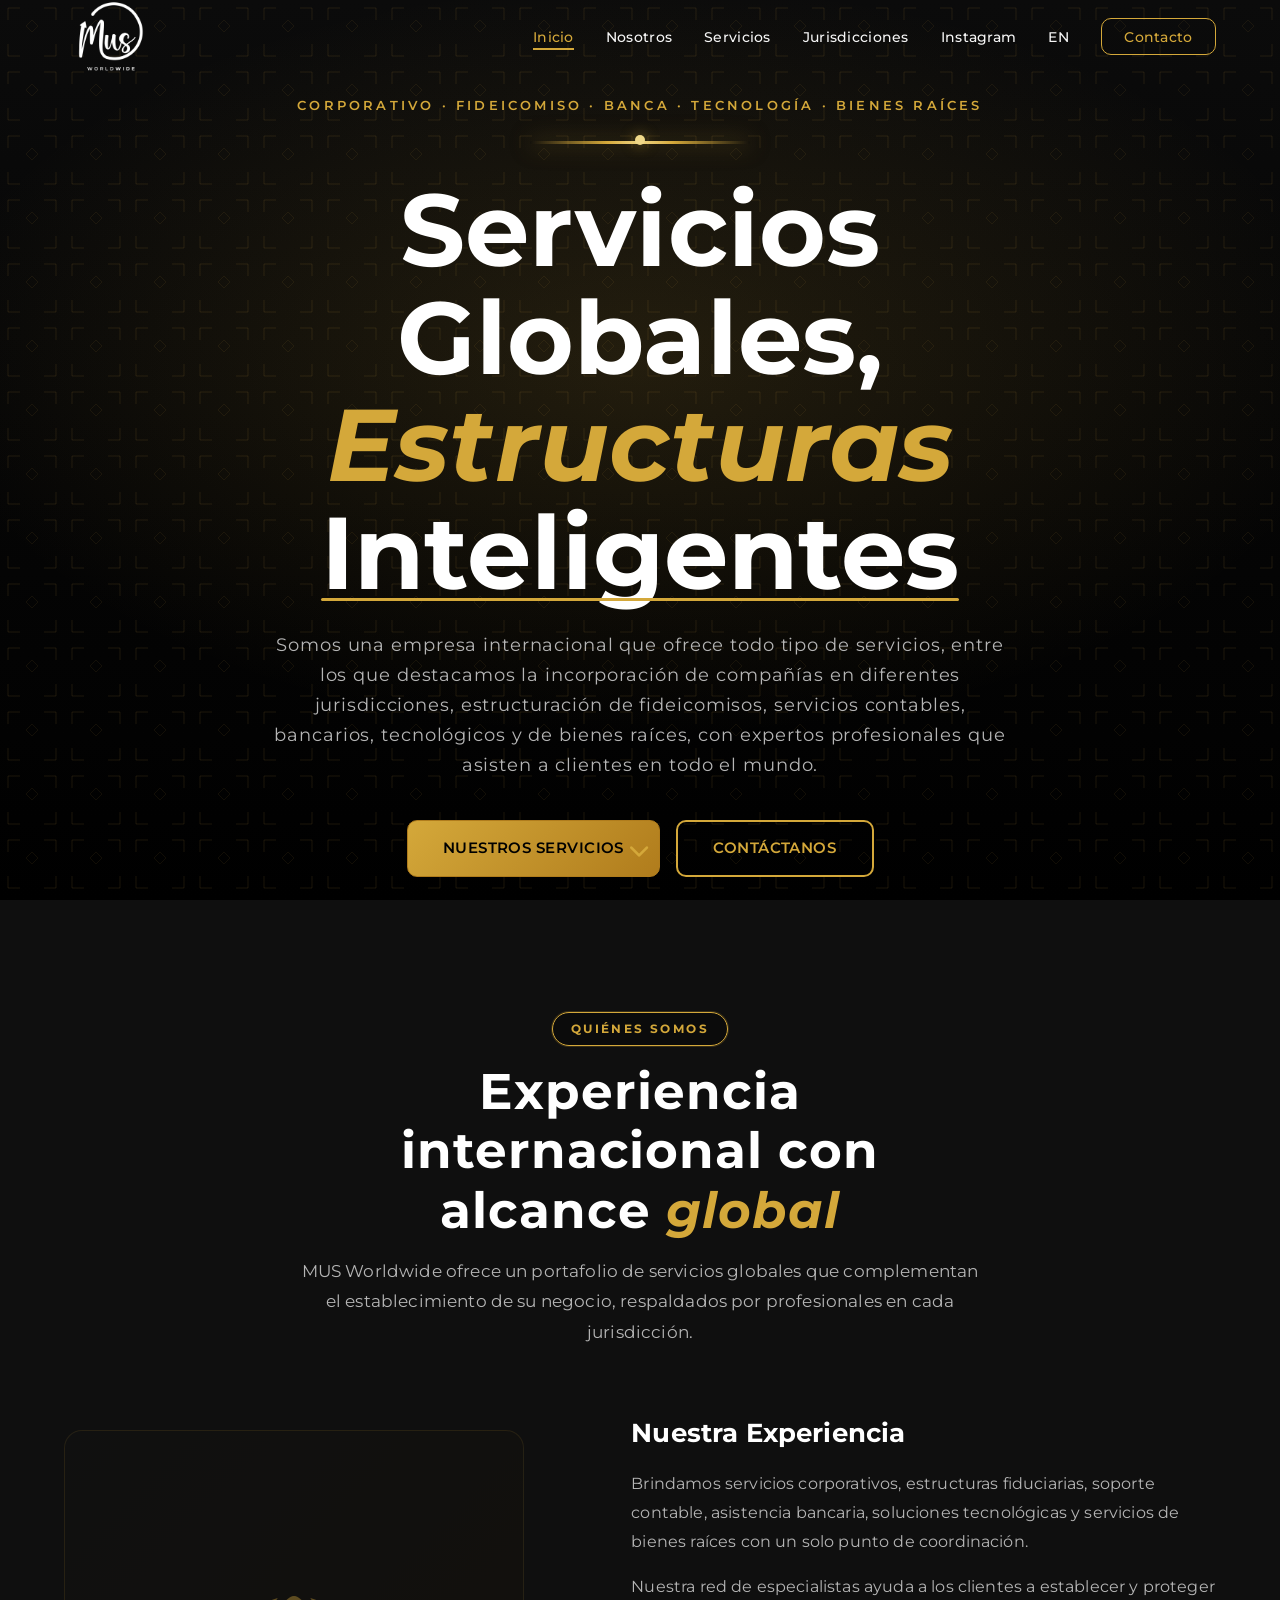
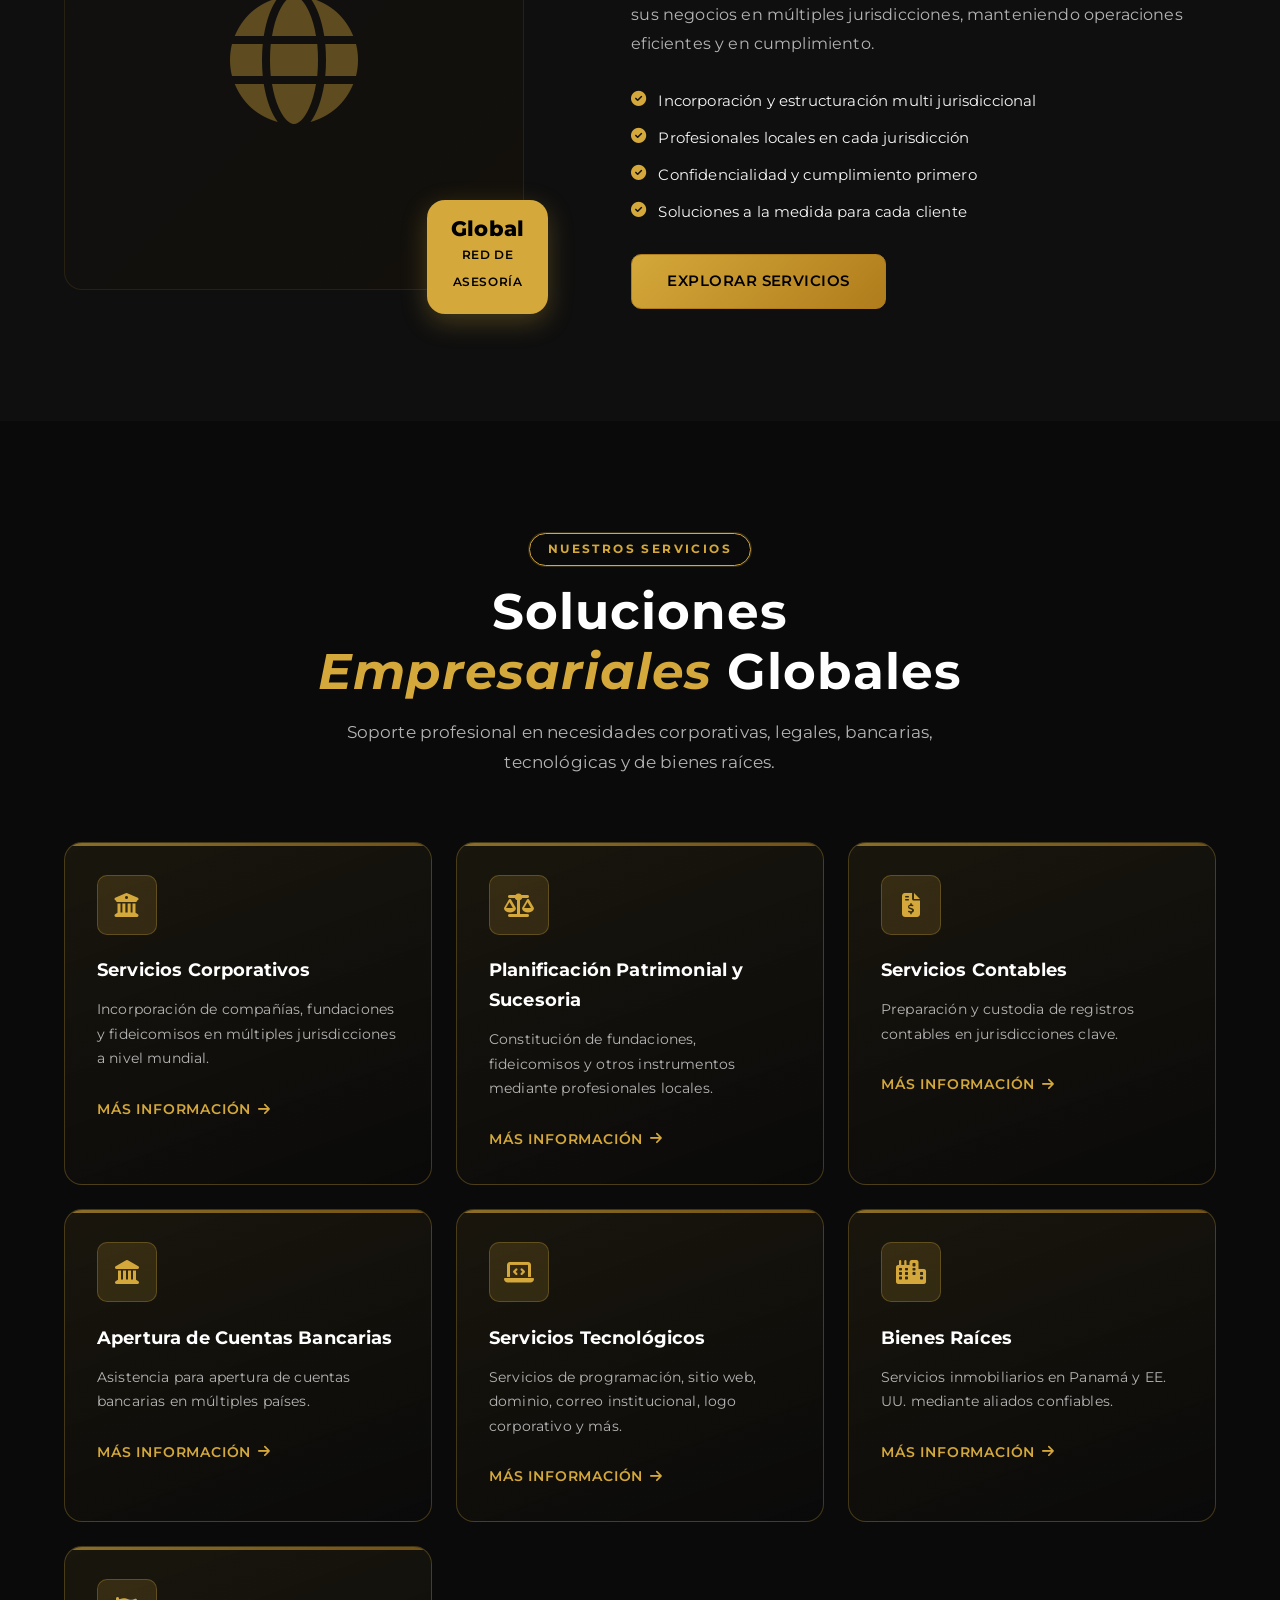
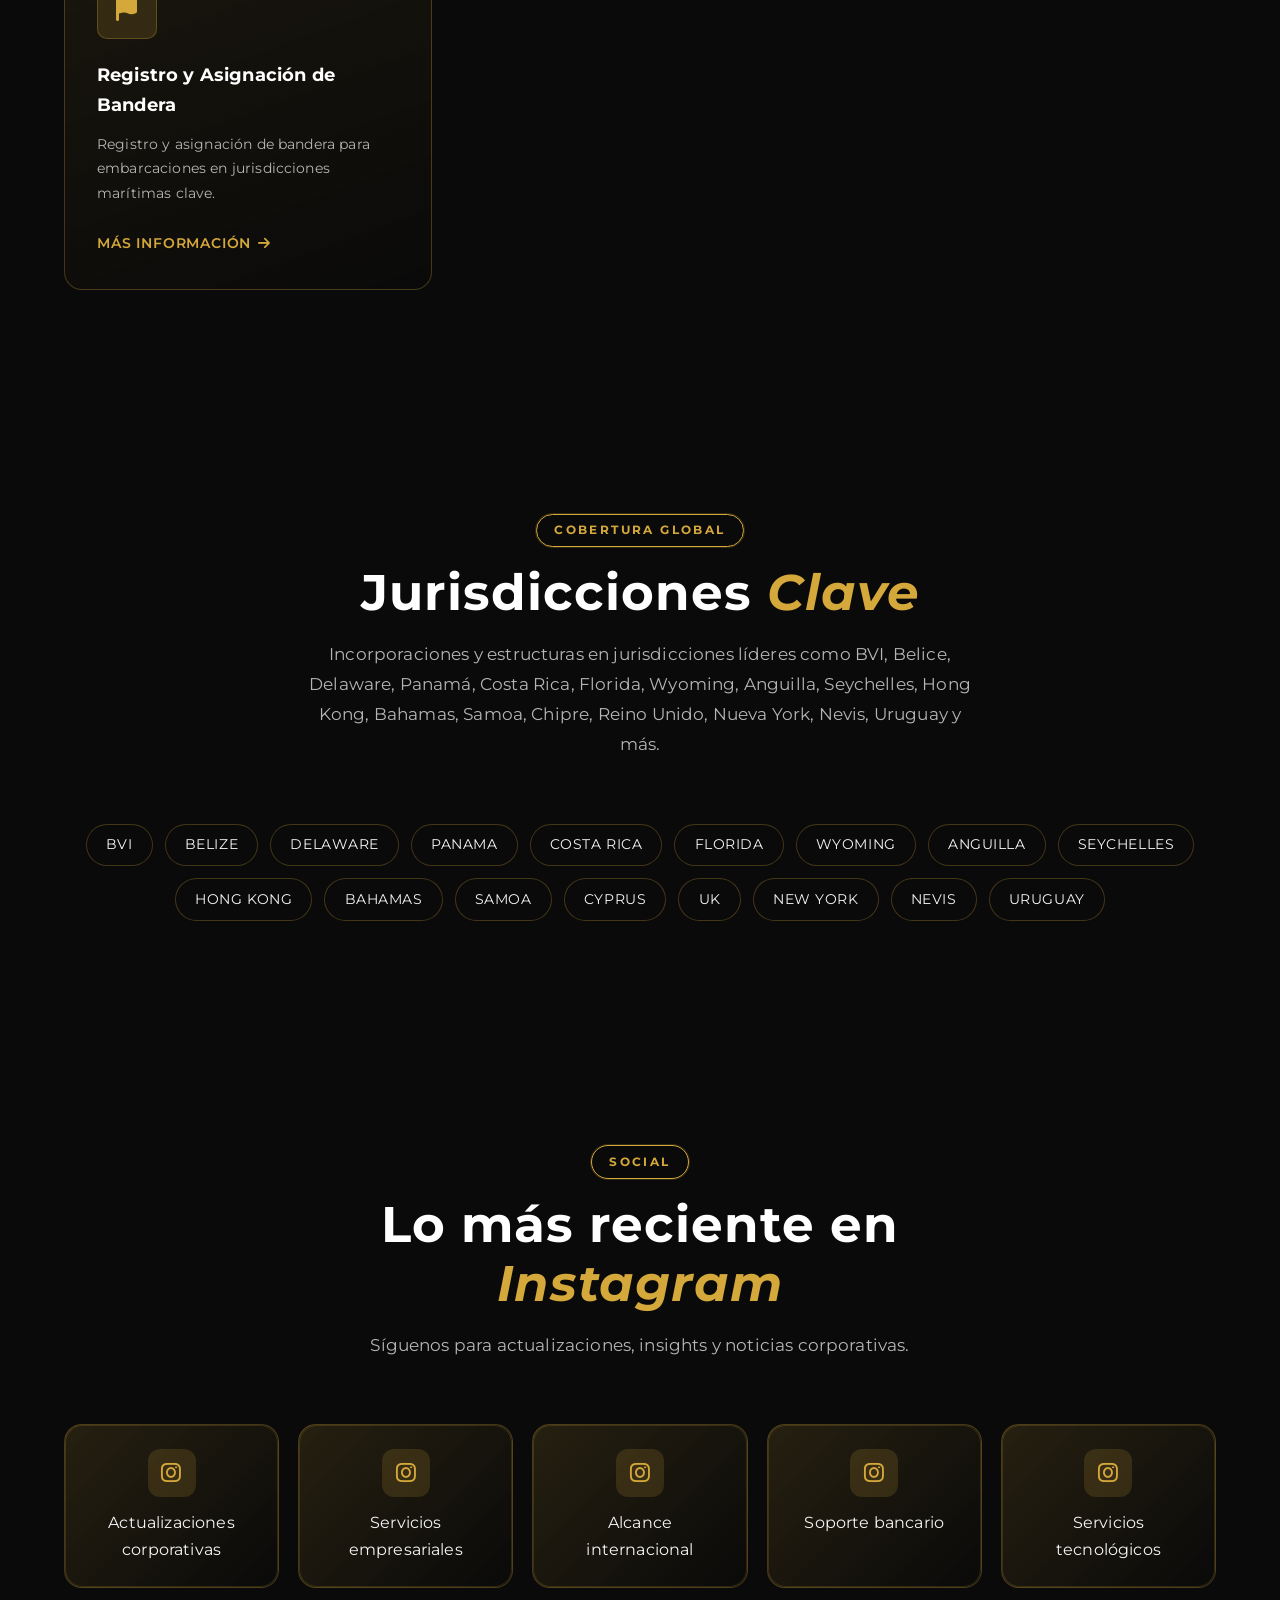
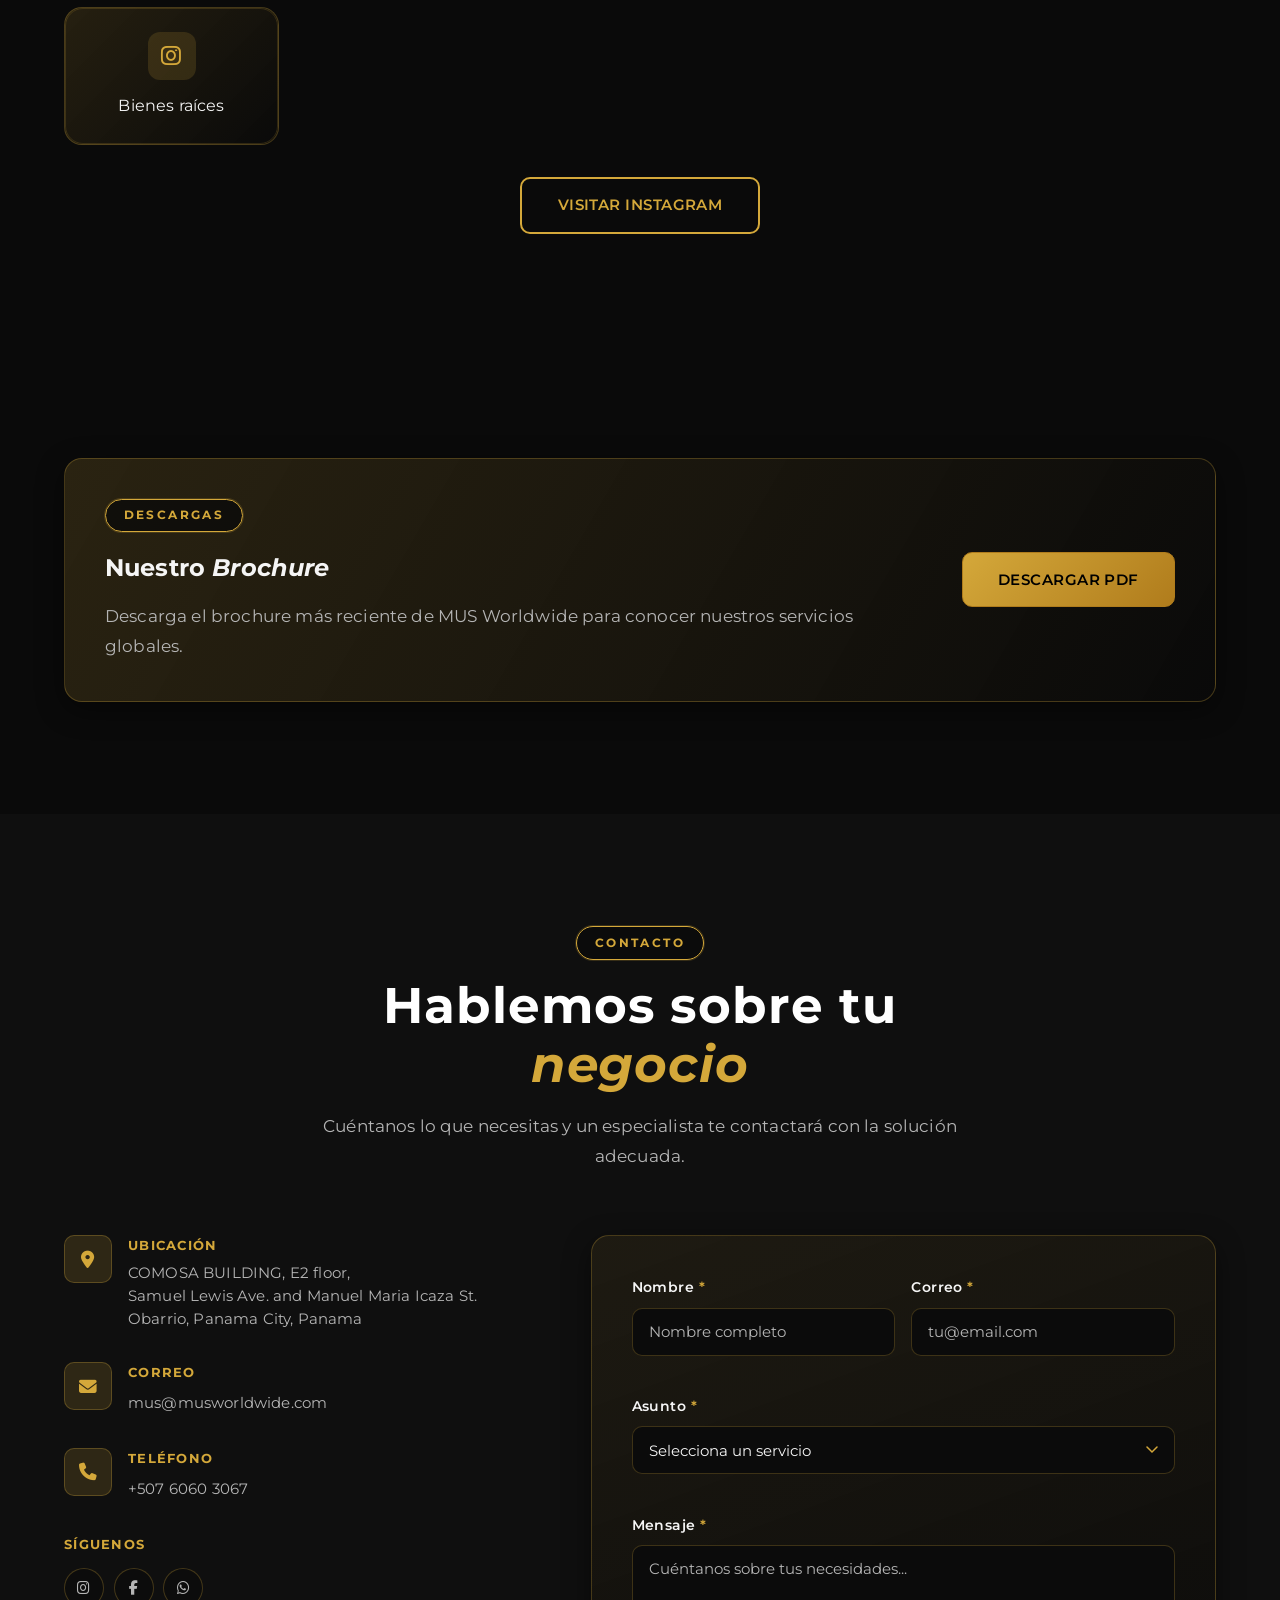
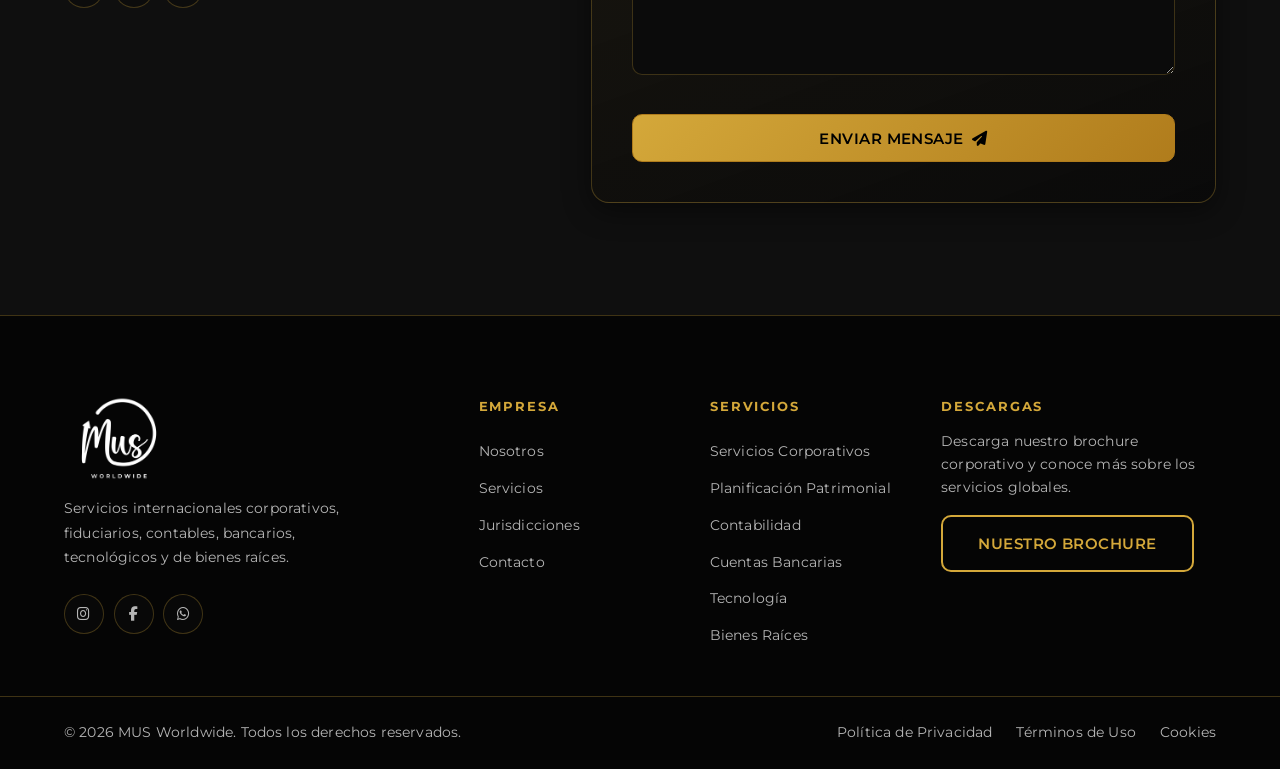
==== commit b1fa3fcd: "20260220 0034" ====
--- a/index.html
+++ b/index.html
@@ -1,19 +1,19 @@
 <!DOCTYPE html>
-<html lang="en">
+<html lang="es">
 
 <head>
   <meta charset="UTF-8" />
   <meta name="viewport" content="width=device-width, initial-scale=1.0" />
   <meta name="description"
-    content="MUS Worldwide is an international company offering corporate, trust, accounting, banking, technology, real estate, and vessel registration services worldwide." />
+    content="MUS Worldwide es una empresa internacional que ofrece servicios corporativos, fiduciarios, contables, bancarios, tecnológicos, inmobiliarios y registro de embarcaciones en todo el mundo." />
   <meta name="keywords"
-    content="MUS Worldwide, corporate services, company incorporation, trusts, accounting, bank accounts, technology services, real estate, vessel registration, Panama" />
+    content="MUS Worldwide, servicios corporativos, incorporación de compañías, fideicomisos, contabilidad, cuentas bancarias, servicios tecnológicos, bienes raíces, registro de embarcaciones, Panamá" />
   <meta property="og:title" content="MUS Worldwide" />
   <meta property="og:description"
-    content="International corporate, trust, accounting, banking, technology, real estate, and vessel services." />
+    content="Servicios internacionales corporativos, fiduciarios, contables, bancarios, tecnológicos, inmobiliarios y de embarcaciones." />
   <meta property="og:type" content="website" />
   <meta property="og:url" content="https://musworldwide.com" />
-  <title>MUS Worldwide | Corporate &amp; Global Services</title>
+  <title>MUS Worldwide | Servicios Corporativos y Globales</title>
 
   <!-- Google Fonts -->
   <link rel="preconnect" href="https://fonts.googleapis.com" />
@@ -23,9 +23,8 @@
     rel="stylesheet" />
 
   <!-- Font Awesome -->
-  <link rel="stylesheet" href="https://cdnjs.cloudflare.com/ajax/libs/font-awesome/6.5.0/css/all.min.css"
-    integrity="sha512-Avb2QiuDEEvB4bZJYdft2mNjVShBftLdPG8FJ0V7irTLQ8Uo0qcPxh4Plq7G5tGm0rU+1SPhVotteLpBERwOKw=="
-    crossorigin="anonymous" referrerpolicy="no-referrer" />
+  <link rel="stylesheet" href="https://cdnjs.cloudflare.com/ajax/libs/font-awesome/6.5.1/css/all.min.css"
+    referrerpolicy="no-referrer" />
 
   <!-- Main CSS -->
   <link rel="stylesheet" href="css/styles.css" />
@@ -38,7 +37,7 @@
   <header id="navbar" role="banner">
     <nav class="nav-container" aria-label="Primary navigation">
       <a href="#inicio" class="nav-logo" aria-label="MUS Worldwide – Home">
-        <img src="assets/logo-musworldwide-color.png" alt="MUS Worldwide" class="logo-img" />
+        <img src="assets/logo-musworldwide.png" alt="MUS Worldwide" class="logo-img" />
         <span class="sr-only">MUS Worldwide</span>
       </a>
 
@@ -47,12 +46,13 @@
       </button>
 
       <ul class="nav-menu" id="navMenu" role="list">
-        <li><a href="#inicio" class="nav-link">Home</a></li>
-        <li><a href="#nosotros" class="nav-link">About</a></li>
-        <li><a href="#servicios" class="nav-link">Services</a></li>
-        <li><a href="#jurisdicciones" class="nav-link">Jurisdictions</a></li>
+        <li><a href="#inicio" class="nav-link">Inicio</a></li>
+        <li><a href="#nosotros" class="nav-link">Nosotros</a></li>
+        <li><a href="#servicios" class="nav-link">Servicios</a></li>
+        <li><a href="#jurisdicciones" class="nav-link">Jurisdicciones</a></li>
         <li><a href="#instagram" class="nav-link">Instagram</a></li>
-        <li><a href="#contacto" class="nav-link nav-cta">Contact</a></li>
+        <li><a href="index-en.html" class="nav-link">EN</a></li>
+        <li><a href="#contacto" class="nav-link nav-cta">Contacto</a></li>
       </ul>
     </nav>
   </header>
@@ -67,26 +67,26 @@
       </div>
 
       <div class="hero-content fade-in">
-        <p class="hero-eyebrow">Corporate · Trust · Banking · Technology · Real Estate</p>
+        <p class="hero-eyebrow">Corporativo · Fideicomiso · Banca · Tecnología · Bienes Raíces</p>
         <div class="hero-line" aria-hidden="true"></div>
         <h1 class="hero-title">
-          Global Services,
-          <em>Smart</em>
-          <strong>Structures</strong>
+          Servicios Globales,
+          <em>Estructuras</em>
+          <strong>Inteligentes</strong>
         </h1>
         <p class="hero-subtitle">
-          We are an international company which offers all kinds of services among we highlight the
-          incorporation of companies in different jurisdictions, structuring of trust, accounting services,
-          banking services, technological and real estate services through professional experts in the
-          matters assisting clients from all parts in the world.
+          Somos una empresa internacional que ofrece todo tipo de servicios, entre los que destacamos la
+          incorporación de compañías en diferentes jurisdicciones, estructuración de fideicomisos, servicios
+          contables, bancarios, tecnológicos y de bienes raíces, con expertos profesionales que asisten a
+          clientes en todo el mundo.
         </p>
         <div class="hero-actions">
-          <a href="#servicios" class="btn btn-primary">Our Services</a>
-          <a href="#contacto" class="btn btn-outline">Contact Us</a>
-        </div>
-      </div>
-
-      <a href="#nosotros" class="hero-scroll" aria-label="Scroll down">
+          <a href="#servicios" class="btn btn-primary">Nuestros Servicios</a>
+          <a href="#contacto" class="btn btn-outline">Contáctanos</a>
+        </div>
+      </div>
+
+      <a href="#nosotros" class="hero-scroll" aria-label="Desplazar hacia abajo">
         <i class="fa-solid fa-chevron-down" aria-hidden="true"></i>
       </a>
     </section>
@@ -95,11 +95,11 @@
     <section id="nosotros" class="section about" aria-labelledby="about-heading">
       <div class="container">
         <div class="section-header reveal">
-          <span class="section-tag">Who We Are</span>
-          <h2 id="about-heading">International expertise with a <em>global</em> reach</h2>
+          <span class="section-tag">Quiénes Somos</span>
+          <h2 id="about-heading">Experiencia internacional con alcance <em>global</em></h2>
           <p class="section-desc">
-            MUS Worldwide offers a menu of global services that seek to complement the establishment
-            of your business, supported by professionals in each jurisdiction.
+            MUS Worldwide ofrece un portafolio de servicios globales que complementan el establecimiento
+            de su negocio, respaldados por profesionales en cada jurisdicción.
           </p>
         </div>
 
@@ -111,32 +111,34 @@
               </div>
               <div class="about-badge">
                 <span class="badge-number">Global</span>
-                <span class="badge-text">Advisory<br />Network</span>
+                <span class="badge-text">Red de<br />Asesoría</span>
               </div>
             </div>
           </div>
 
           <div class="about-text reveal">
-            <h3>Our Expertise</h3>
-            <p>
-              We provide corporate services, trust structures, accounting support, banking assistance,
-              technology solutions, and real estate services with a single point of coordination.
-            </p>
-            <p>
-              Our network of specialists helps clients establish and protect their businesses in
-              multiple jurisdictions while keeping operations compliant and efficient.
+            <h3>Nuestra Experiencia</h3>
+            <p>
+              Brindamos servicios corporativos, estructuras fiduciarias, soporte contable, asistencia bancaria,
+              soluciones tecnológicas y servicios de bienes raíces con un solo punto de coordinación.
+            </p>
+            <p>
+              Nuestra red de especialistas ayuda a los clientes a establecer y proteger sus negocios en
+              múltiples jurisdicciones, manteniendo operaciones eficientes y en cumplimiento.
             </p>
 
             <ul class="about-features">
-              <li><i class="fa-solid fa-check-circle" aria-hidden="true"></i> Multi-jurisdiction incorporation and
-                structuring</li>
-              <li><i class="fa-solid fa-check-circle" aria-hidden="true"></i> Local professionals in each jurisdiction
+              <li><i class="fa-solid fa-check-circle" aria-hidden="true"></i> Incorporación y estructuración multi
+                jurisdiccional</li>
+              <li><i class="fa-solid fa-check-circle" aria-hidden="true"></i> Profesionales locales en cada jurisdicción
               </li>
-              <li><i class="fa-solid fa-check-circle" aria-hidden="true"></i> Confidentiality and compliance first</li>
-              <li><i class="fa-solid fa-check-circle" aria-hidden="true"></i> Tailored solutions for every client</li>
+              <li><i class="fa-solid fa-check-circle" aria-hidden="true"></i> Confidencialidad y cumplimiento primero
+              </li>
+              <li><i class="fa-solid fa-check-circle" aria-hidden="true"></i> Soluciones a la medida para cada cliente
+              </li>
             </ul>
 
-            <a href="#servicios" class="btn btn-primary">Explore Services</a>
+            <a href="#servicios" class="btn btn-primary">Explorar Servicios</a>
           </div>
         </div>
       </div>
@@ -146,95 +148,95 @@
     <section id="servicios" class="section services" aria-labelledby="services-heading">
       <div class="container">
         <div class="section-header reveal">
-          <span class="section-tag">Our Services</span>
-          <h2 id="services-heading">Global <em>Business</em> Solutions</h2>
+          <span class="section-tag">Nuestros Servicios</span>
+          <h2 id="services-heading">Soluciones <em>Empresariales</em> Globales</h2>
           <p class="section-desc">
-            Professional support across corporate, legal, banking, technology, and real estate needs.
+            Soporte profesional en necesidades corporativas, legales, bancarias, tecnológicas y de bienes raíces.
           </p>
         </div>
 
         <div class="services-grid">
-          <article class="service-card reveal" aria-label="Corporate Services">
+          <article class="service-card reveal" aria-label="Servicios Corporativos">
             <div class="service-icon" aria-hidden="true">
               <i class="fa-solid fa-building-columns"></i>
             </div>
-            <h3>Corporate Services</h3>
-            <p>
-              Incorporation of companies, foundations and trusts in multiple jurisdictions worldwide.
-            </p>
-            <a href="#contacto" class="service-link">Learn more <i class="fa-solid fa-arrow-right"
-                aria-hidden="true"></i></a>
-          </article>
-
-          <article class="service-card reveal" aria-label="Estate and Succession Planning">
+            <h3>Servicios Corporativos</h3>
+            <p>
+              Incorporación de compañías, fundaciones y fideicomisos en múltiples jurisdicciones a nivel mundial.
+            </p>
+            <a href="#contacto" class="service-link">Más información <i class="fa-solid fa-arrow-right"
+                aria-hidden="true"></i></a>
+          </article>
+
+          <article class="service-card reveal" aria-label="Planificación Patrimonial y Sucesoria">
             <div class="service-icon" aria-hidden="true">
               <i class="fa-solid fa-scale-balanced"></i>
             </div>
-            <h3>Estate &amp; Succession Planning</h3>
-            <p>
-              Constitution of foundations, trusts, and other instruments through local professionals.
-            </p>
-            <a href="#contacto" class="service-link">Learn more <i class="fa-solid fa-arrow-right"
-                aria-hidden="true"></i></a>
-          </article>
-
-          <article class="service-card reveal" aria-label="Accounting Services">
+            <h3>Planificación Patrimonial y Sucesoria</h3>
+            <p>
+              Constitución de fundaciones, fideicomisos y otros instrumentos mediante profesionales locales.
+            </p>
+            <a href="#contacto" class="service-link">Más información <i class="fa-solid fa-arrow-right"
+                aria-hidden="true"></i></a>
+          </article>
+
+          <article class="service-card reveal" aria-label="Servicios Contables">
             <div class="service-icon" aria-hidden="true">
               <i class="fa-solid fa-file-invoice-dollar"></i>
             </div>
-            <h3>Accounting Services</h3>
-            <p>
-              Preparation and custody of accounting records in key jurisdictions.
-            </p>
-            <a href="#contacto" class="service-link">Learn more <i class="fa-solid fa-arrow-right"
-                aria-hidden="true"></i></a>
-          </article>
-
-          <article class="service-card reveal" aria-label="Opening of Bank Accounts Services">
+            <h3>Servicios Contables</h3>
+            <p>
+              Preparación y custodia de registros contables en jurisdicciones clave.
+            </p>
+            <a href="#contacto" class="service-link">Más información <i class="fa-solid fa-arrow-right"
+                aria-hidden="true"></i></a>
+          </article>
+
+          <article class="service-card reveal" aria-label="Apertura de Cuentas Bancarias">
             <div class="service-icon" aria-hidden="true">
               <i class="fa-solid fa-landmark"></i>
             </div>
-            <h3>Opening of Bank Accounts</h3>
-            <p>
-              Assistance with opening bank accounts in multiple countries worldwide.
-            </p>
-            <a href="#contacto" class="service-link">Learn more <i class="fa-solid fa-arrow-right"
-                aria-hidden="true"></i></a>
-          </article>
-
-          <article class="service-card reveal" aria-label="Technology Services">
+            <h3>Apertura de Cuentas Bancarias</h3>
+            <p>
+              Asistencia para apertura de cuentas bancarias en múltiples países.
+            </p>
+            <a href="#contacto" class="service-link">Más información <i class="fa-solid fa-arrow-right"
+                aria-hidden="true"></i></a>
+          </article>
+
+          <article class="service-card reveal" aria-label="Servicios Tecnológicos">
             <div class="service-icon" aria-hidden="true">
               <i class="fa-solid fa-laptop-code"></i>
             </div>
-            <h3>Technology Services</h3>
-            <p>
-              Programming services, website, domain, institutional email, company logo, and more.
-            </p>
-            <a href="#contacto" class="service-link">Learn more <i class="fa-solid fa-arrow-right"
-                aria-hidden="true"></i></a>
-          </article>
-
-          <article class="service-card reveal" aria-label="Real Estate">
+            <h3>Servicios Tecnológicos</h3>
+            <p>
+              Servicios de programación, sitio web, dominio, correo institucional, logo corporativo y más.
+            </p>
+            <a href="#contacto" class="service-link">Más información <i class="fa-solid fa-arrow-right"
+                aria-hidden="true"></i></a>
+          </article>
+
+          <article class="service-card reveal" aria-label="Bienes Raíces">
             <div class="service-icon" aria-hidden="true">
               <i class="fa-solid fa-city"></i>
             </div>
-            <h3>Real Estate</h3>
-            <p>
-              Real estate services in Panama and the USA through trusted partners.
-            </p>
-            <a href="#contacto" class="service-link">Learn more <i class="fa-solid fa-arrow-right"
-                aria-hidden="true"></i></a>
-          </article>
-
-          <article class="service-card reveal" aria-label="Registration and Flag Assignation of Vessels">
+            <h3>Bienes Raíces</h3>
+            <p>
+              Servicios inmobiliarios en Panamá y EE. UU. mediante aliados confiables.
+            </p>
+            <a href="#contacto" class="service-link">Más información <i class="fa-solid fa-arrow-right"
+                aria-hidden="true"></i></a>
+          </article>
+
+          <article class="service-card reveal" aria-label="Registro y Asignación de Bandera de Embarcaciones">
             <div class="service-icon" aria-hidden="true">
               <i class="fa-solid fa-flag"></i>
             </div>
-            <h3>Vessel Registration &amp; Flag Assignation</h3>
-            <p>
-              Registration and flag assignation for vessels in major maritime jurisdictions.
-            </p>
-            <a href="#contacto" class="service-link">Learn more <i class="fa-solid fa-arrow-right"
+            <h3>Registro y Asignación de Bandera</h3>
+            <p>
+              Registro y asignación de bandera para embarcaciones en jurisdicciones marítimas clave.
+            </p>
+            <a href="#contacto" class="service-link">Más información <i class="fa-solid fa-arrow-right"
                 aria-hidden="true"></i></a>
           </article>
         </div>
@@ -245,12 +247,12 @@
     <section id="jurisdicciones" class="section jurisdictions" aria-labelledby="jurisdictions-heading">
       <div class="container">
         <div class="section-header reveal">
-          <span class="section-tag">Global Coverage</span>
-          <h2 id="jurisdictions-heading">Key <em>Jurisdictions</em></h2>
+          <span class="section-tag">Cobertura Global</span>
+          <h2 id="jurisdictions-heading">Jurisdicciones <em>Clave</em></h2>
           <p class="section-desc">
-            Incorporations and structures in leading jurisdictions including BVI, Belize, Delaware,
-            Panama, Costa Rica, Florida, Wyoming, Anguilla, Seychelles, Hong Kong, Bahamas, Samoa,
-            Cyprus, UK, New York, Nevis, Uruguay and more.
+            Incorporaciones y estructuras en jurisdicciones líderes como BVI, Belice, Delaware,
+            Panamá, Costa Rica, Florida, Wyoming, Anguilla, Seychelles, Hong Kong, Bahamas, Samoa,
+            Chipre, Reino Unido, Nueva York, Nevis, Uruguay y más.
           </p>
         </div>
 
@@ -281,45 +283,46 @@
       <div class="container">
         <div class="section-header reveal">
           <span class="section-tag">Social</span>
-          <h2 id="instagram-heading">Latest on <em>Instagram</em></h2>
-          <p class="section-desc">Follow us for updates, insights, and corporate news.</p>
+          <h2 id="instagram-heading">Lo más reciente en <em>Instagram</em></h2>
+          <p class="section-desc">Síguenos para actualizaciones, insights y noticias corporativas.</p>
         </div>
 
         <div class="instagram-grid reveal">
           <a class="instagram-card" href="https://www.instagram.com/musworldwide/" target="_blank" rel="noopener"
             aria-label="Instagram post 1">
             <div class="instagram-icon"><i class="fa-brands fa-instagram"></i></div>
-            <span>Corporate updates</span>
+            <span>Actualizaciones corporativas</span>
           </a>
           <a class="instagram-card" href="https://www.instagram.com/musworldwide/" target="_blank" rel="noopener"
             aria-label="Instagram post 2">
             <div class="instagram-icon"><i class="fa-brands fa-instagram"></i></div>
-            <span>Business services</span>
+            <span>Servicios empresariales</span>
           </a>
           <a class="instagram-card" href="https://www.instagram.com/musworldwide/" target="_blank" rel="noopener"
             aria-label="Instagram post 3">
             <div class="instagram-icon"><i class="fa-brands fa-instagram"></i></div>
-            <span>International reach</span>
+            <span>Alcance internacional</span>
           </a>
           <a class="instagram-card" href="https://www.instagram.com/musworldwide/" target="_blank" rel="noopener"
             aria-label="Instagram post 4">
             <div class="instagram-icon"><i class="fa-brands fa-instagram"></i></div>
-            <span>Banking support</span>
+            <span>Soporte bancario</span>
           </a>
           <a class="instagram-card" href="https://www.instagram.com/musworldwide/" target="_blank" rel="noopener"
             aria-label="Instagram post 5">
             <div class="instagram-icon"><i class="fa-brands fa-instagram"></i></div>
-            <span>Technology services</span>
+            <span>Servicios tecnológicos</span>
           </a>
           <a class="instagram-card" href="https://www.instagram.com/musworldwide/" target="_blank" rel="noopener"
             aria-label="Instagram post 6">
             <div class="instagram-icon"><i class="fa-brands fa-instagram"></i></div>
-            <span>Real estate</span>
+            <span>Bienes raíces</span>
           </a>
         </div>
 
         <div class="text-center reveal">
-          <a href="https://www.instagram.com/musworldwide/" class="btn btn-outline" target="_blank" rel="noopener">Visit
+          <a href="https://www.instagram.com/musworldwide/" class="btn btn-outline" target="_blank"
+            rel="noopener">Visitar
             Instagram</a>
         </div>
       </div>
@@ -330,13 +333,13 @@
       <div class="container">
         <div class="downloads-card reveal">
           <div>
-            <span class="section-tag">Downloads</span>
-            <h2 id="downloads-heading">Our <em>Brochure</em></h2>
+            <span class="section-tag">Descargas</span>
+            <h2 id="downloads-heading">Nuestro <em>Brochure</em></h2>
             <p class="section-desc">
-              Download the latest MUS Worldwide brochure to explore our global corporate services.
+              Descarga el brochure más reciente de MUS Worldwide para conocer nuestros servicios globales.
             </p>
           </div>
-          <a href="#" class="btn btn-primary">Download PDF</a>
+          <a href="#" class="btn btn-primary">Descargar PDF</a>
         </div>
       </div>
     </section>
@@ -345,10 +348,10 @@
     <section id="contacto" class="section contact" aria-labelledby="contact-heading">
       <div class="container">
         <div class="section-header reveal">
-          <span class="section-tag">Contact</span>
-          <h2 id="contact-heading">Let’s talk about your <em>business</em></h2>
+          <span class="section-tag">Contacto</span>
+          <h2 id="contact-heading">Hablemos sobre tu <em>negocio</em></h2>
           <p class="section-desc">
-            Tell us what you need and a specialist will reach out with the right solution.
+            Cuéntanos lo que necesitas y un especialista te contactará con la solución adecuada.
           </p>
         </div>
 
@@ -357,7 +360,7 @@
             <div class="contact-item">
               <div class="contact-icon" aria-hidden="true"><i class="fa-solid fa-location-dot"></i></div>
               <div>
-                <h4>Location</h4>
+                <h4>Ubicación</h4>
                 <p>COMOSA BUILDING, E2 floor,<br />Samuel Lewis Ave. and Manuel Maria Icaza St.<br />Obarrio, Panama
                   City, Panama</p>
               </div>
@@ -365,19 +368,19 @@
             <div class="contact-item">
               <div class="contact-icon" aria-hidden="true"><i class="fa-solid fa-envelope"></i></div>
               <div>
-                <h4>Email</h4>
+                <h4>Correo</h4>
                 <a href="mailto:mus@musworldwide.com">mus@musworldwide.com</a>
               </div>
             </div>
             <div class="contact-item">
               <div class="contact-icon" aria-hidden="true"><i class="fa-solid fa-phone"></i></div>
               <div>
-                <h4>Phone</h4>
+                <h4>Teléfono</h4>
                 <a href="tel:+50760603067">+507 6060 3067</a>
               </div>
             </div>
             <div class="contact-social">
-              <h4>Follow us</h4>
+              <h4>Síguenos</h4>
               <div class="social-links">
                 <a href="https://www.instagram.com/musworldwide/" class="social-link" aria-label="Instagram"><i
                     class="fa-brands fa-instagram"></i></a>
@@ -389,51 +392,52 @@
             </div>
           </div>
 
-          <form class="contact-form reveal" id="contactForm" novalidate aria-label="Contact form">
+          <form class="contact-form reveal" id="contactForm" novalidate aria-label="Formulario de contacto">
             <div class="form-row">
               <div class="form-group">
-                <label for="nombre">Name <span aria-hidden="true">*</span></label>
-                <input type="text" id="nombre" name="nombre" placeholder="Full name" required autocomplete="name" />
+                <label for="nombre">Nombre <span aria-hidden="true">*</span></label>
+                <input type="text" id="nombre" name="nombre" placeholder="Nombre completo" required
+                  autocomplete="name" />
                 <span class="field-error" role="alert" id="nombre-error"></span>
               </div>
               <div class="form-group">
-                <label for="email">Email <span aria-hidden="true">*</span></label>
-                <input type="email" id="email" name="email" placeholder="you@email.com" required autocomplete="email" />
+                <label for="email">Correo <span aria-hidden="true">*</span></label>
+                <input type="email" id="email" name="email" placeholder="tu@email.com" required autocomplete="email" />
                 <span class="field-error" role="alert" id="email-error"></span>
               </div>
             </div>
 
             <div class="form-group">
-              <label for="asunto">Subject <span aria-hidden="true">*</span></label>
+              <label for="asunto">Asunto <span aria-hidden="true">*</span></label>
               <select id="asunto" name="asunto" required>
-                <option value="" disabled selected>Select a service</option>
-                <option value="corporate">Corporate Services</option>
-                <option value="estate">Estate &amp; Succession Planning</option>
-                <option value="accounting">Accounting Services</option>
-                <option value="banking">Opening of Bank Accounts</option>
-                <option value="technology">Technology Services</option>
-                <option value="realestate">Real Estate</option>
-                <option value="vessels">Vessel Registration</option>
-                <option value="other">Other</option>
+                <option value="" disabled selected>Selecciona un servicio</option>
+                <option value="corporate">Servicios Corporativos</option>
+                <option value="estate">Planificación Patrimonial y Sucesoria</option>
+                <option value="accounting">Servicios Contables</option>
+                <option value="banking">Apertura de Cuentas Bancarias</option>
+                <option value="technology">Servicios Tecnológicos</option>
+                <option value="realestate">Bienes Raíces</option>
+                <option value="vessels">Registro de Embarcaciones</option>
+                <option value="other">Otro</option>
               </select>
               <span class="field-error" role="alert" id="asunto-error"></span>
             </div>
 
             <div class="form-group">
-              <label for="mensaje">Message <span aria-hidden="true">*</span></label>
-              <textarea id="mensaje" name="mensaje" rows="5" placeholder="Tell us about your business needs..."
+              <label for="mensaje">Mensaje <span aria-hidden="true">*</span></label>
+              <textarea id="mensaje" name="mensaje" rows="5" placeholder="Cuéntanos sobre tus necesidades..."
                 required></textarea>
               <span class="field-error" role="alert" id="mensaje-error"></span>
             </div>
 
             <button type="submit" class="btn btn-primary btn-block" id="submitBtn">
-              <span class="btn-text">Send Message</span>
+              <span class="btn-text">Enviar Mensaje</span>
               <i class="fa-solid fa-paper-plane btn-icon" aria-hidden="true"></i>
             </button>
 
             <div class="form-success" id="formSuccess" role="status" aria-live="polite">
               <i class="fa-solid fa-check-circle" aria-hidden="true"></i>
-              <span>Message sent! We will contact you soon.</span>
+              <span>¡Mensaje enviado! Te contactaremos pronto.</span>
             </div>
           </form>
         </div>
@@ -448,10 +452,11 @@
       <div class="container footer-top-grid">
         <div class="footer-brand">
           <a href="#inicio" class="nav-logo" aria-label="MUS Worldwide – Home">
-            <img src="assets/logo-musworldwide-color.png" alt="MUS Worldwide" class="logo-img" />
+            <img src="assets/logo-musworldwide.png" alt="MUS Worldwide" class="logo-img" />
             <span class="sr-only">MUS Worldwide</span>
           </a>
-          <p>International corporate, trust, accounting, banking, technology, and real estate services.</p>
+          <p>Servicios internacionales corporativos, fiduciarios, contables, bancarios, tecnológicos y de bienes
+            raíces.</p>
           <div class="social-links">
             <a href="https://www.instagram.com/musworldwide/" class="social-link" aria-label="Instagram"><i
                 class="fa-brands fa-instagram"></i></a>
@@ -463,41 +468,41 @@
         </div>
 
         <nav class="footer-nav" aria-label="Footer navigation">
-          <h4>Company</h4>
+          <h4>Empresa</h4>
           <ul role="list">
-            <li><a href="#nosotros">About</a></li>
-            <li><a href="#servicios">Services</a></li>
-            <li><a href="#jurisdicciones">Jurisdictions</a></li>
-            <li><a href="#contacto">Contact</a></li>
+            <li><a href="#nosotros">Nosotros</a></li>
+            <li><a href="#servicios">Servicios</a></li>
+            <li><a href="#jurisdicciones">Jurisdicciones</a></li>
+            <li><a href="#contacto">Contacto</a></li>
           </ul>
         </nav>
 
         <nav class="footer-nav" aria-label="Services">
-          <h4>Services</h4>
+          <h4>Servicios</h4>
           <ul role="list">
-            <li><a href="#servicios">Corporate Services</a></li>
-            <li><a href="#servicios">Estate &amp; Succession</a></li>
-            <li><a href="#servicios">Accounting</a></li>
-            <li><a href="#servicios">Bank Accounts</a></li>
-            <li><a href="#servicios">Technology</a></li>
-            <li><a href="#servicios">Real Estate</a></li>
+            <li><a href="#servicios">Servicios Corporativos</a></li>
+            <li><a href="#servicios">Planificación Patrimonial</a></li>
+            <li><a href="#servicios">Contabilidad</a></li>
+            <li><a href="#servicios">Cuentas Bancarias</a></li>
+            <li><a href="#servicios">Tecnología</a></li>
+            <li><a href="#servicios">Bienes Raíces</a></li>
           </ul>
         </nav>
 
         <div class="footer-newsletter">
-          <h4>Downloads</h4>
-          <p>Download our corporate brochure and learn more about global services.</p>
-          <a href="#downloads" class="btn btn-outline">Our Brochure</a>
+          <h4>Descargas</h4>
+          <p>Descarga nuestro brochure corporativo y conoce más sobre los servicios globales.</p>
+          <a href="#downloads" class="btn btn-outline">Nuestro Brochure</a>
         </div>
       </div>
     </div>
 
     <div class="footer-bottom">
       <div class="container footer-bottom-inner">
-        <p>&copy; <span id="footerYear">2026</span> MUS Worldwide. All rights reserved.</p>
+        <p>&copy; <span id="footerYear">2026</span> MUS Worldwide. Todos los derechos reservados.</p>
         <div class="footer-legal">
-          <a href="#">Privacy Policy</a>
-          <a href="#">Terms of Use</a>
+          <a href="#">Política de Privacidad</a>
+          <a href="#">Términos de Uso</a>
           <a href="#">Cookies</a>
         </div>
       </div>
--- a/css/styles.css
+++ b/css/styles.css
@@ -6,28 +6,31 @@
 /* ── Variables ──────────────────────────────────────────────────── */
 :root {
   --color-bg: #0a0a0a;
-  --color-bg-alt: #111111;
-  --color-bg-card: #161616;
-  --color-bg-card-hover: #1e1e1e;
-  --color-gold: #c9a84c;
-  --color-gold-light: #e2c06e;
-  --color-gold-dark: #a07830;
+  --color-bg-alt: #0f0f0f;
+  --color-bg-card: #121212;
+  --color-bg-card-hover: #1a1a1a;
+  --color-gold: #d4a83a;
+  --color-gold-light: #f0d889;
+  --color-gold-dark: #b07c1c;
   --color-white: #ffffff;
-  --color-off-white: #e8e8e8;
-  --color-gray: #9a9a9a;
-  --color-gray-light: #c5c5c5;
-  --color-border: rgba(201, 168, 76, 0.2);
-  --color-overlay: rgba(0, 0, 0, 0.7);
+  --color-off-white: #f5f5f5;
+  --color-gray: #b5b5b5;
+  --color-gray-light: #d4d4d4;
+  --color-border: rgba(212, 168, 58, 0.28);
+  --color-overlay: rgba(0, 0, 0, 0.75);
+  --color-charcoal: #1f1f1f;
+  --gold-gradient: linear-gradient(135deg, #d4a83a 0%, #b07c1c 100%);
+  --gold-soft: rgba(212, 168, 58, 0.16);
 
   --font-primary: 'Montserrat', sans-serif;
-  --font-display: 'Playfair Display', serif;
+  --font-display: 'Montserrat', sans-serif;
 
   --nav-height: 72px;
-  --radius: 8px;
-  --radius-lg: 16px;
+  --radius: 10px;
+  --radius-lg: 18px;
   --transition: 0.3s ease;
-  --shadow: 0 4px 24px rgba(0, 0, 0, 0.4);
-  --shadow-gold: 0 4px 20px rgba(201, 168, 76, 0.25);
+  --shadow: 0 8px 28px rgba(0, 0, 0, 0.45);
+  --shadow-gold: 0 8px 26px rgba(212, 168, 58, 0.28);
 }
 
 /* ── Reset / Base ───────────────────────────────────────────────── */
@@ -50,6 +53,7 @@
   color: var(--color-off-white);
   line-height: 1.7;
   overflow-x: hidden;
+  letter-spacing: 0.01em;
 }
 
 img {
@@ -105,6 +109,7 @@
 
 .section {
   padding-block: 7rem;
+  position: relative;
 }
 
 .section-header {
@@ -122,17 +127,20 @@
   text-transform: uppercase;
   color: var(--color-gold);
   border: 1px solid var(--color-gold);
-  padding: 0.3rem 1rem;
+  background: rgba(10, 10, 10, 0.8);
+  padding: 0.35rem 1.1rem;
   border-radius: 999px;
   margin-bottom: 1rem;
+  box-shadow: 0 0 0 1px rgba(212, 168, 58, 0.2);
 }
 
 .section-header h2 {
   font-family: var(--font-display);
-  font-size: clamp(2rem, 4vw, 3rem);
+  font-size: clamp(2rem, 4vw, 3.1rem);
   color: var(--color-white);
   line-height: 1.2;
   margin-bottom: 1rem;
+  letter-spacing: 0.02em;
 }
 
 .section-header h2 em {
@@ -158,15 +166,17 @@
   letter-spacing: 0.03em;
   transition: all var(--transition);
   white-space: nowrap;
+  text-transform: uppercase;
 }
 
 .btn-primary {
-  background: var(--color-gold);
+  background: var(--gold-gradient);
   color: #000;
+  border: 1px solid var(--color-gold-dark);
 }
 
 .btn-primary:hover {
-  background: var(--color-gold-light);
+  background: linear-gradient(135deg, #f0d889 0%, #d4a83a 100%);
   color: #000;
   transform: translateY(-2px);
   box-shadow: var(--shadow-gold);
@@ -175,10 +185,11 @@
 .btn-outline {
   border: 2px solid var(--color-gold);
   color: var(--color-gold);
+  background: transparent;
 }
 
 .btn-outline:hover {
-  background: var(--color-gold);
+  background: var(--gold-gradient);
   color: #000;
   transform: translateY(-2px);
 }
@@ -201,7 +212,7 @@
 }
 
 #navbar.scrolled {
-  background: rgba(10, 10, 10, 0.95);
+  background: rgba(8, 8, 8, 0.95);
   backdrop-filter: blur(12px);
   -webkit-backdrop-filter: blur(12px);
   box-shadow: 0 1px 0 var(--color-border);
@@ -228,13 +239,13 @@
 }
 
 .logo-img {
-  height: 36px;
+  height: 72px;
   width: auto;
   display: block;
 }
 
 .footer .logo-img {
-  height: 42px;
+  height: 84px;
 }
 
 .logo-mus {
@@ -294,7 +305,7 @@
 }
 
 .nav-cta:hover {
-  background: var(--color-gold);
+  background: var(--gold-gradient);
   color: #000;
 }
 
@@ -350,15 +361,15 @@
 .hero-bg {
   position: absolute;
   inset: 0;
-  background: radial-gradient(ellipse 80% 60% at 50% 40%, rgba(201, 168, 76, 0.12) 0%, transparent 70%),
-    linear-gradient(180deg, #0d0d0d 0%, #000 100%);
+  background: radial-gradient(ellipse 80% 60% at 50% 40%, rgba(212, 168, 58, 0.14) 0%, transparent 70%),
+    linear-gradient(180deg, #0b0b0b 0%, #000 100%);
   z-index: 0;
 }
 
 .hero-overlay {
   position: absolute;
   inset: 0;
-  background: url("data:image/svg+xml,%3Csvg width='60' height='60' viewBox='0 0 60 60' xmlns='http://www.w3.org/2000/svg'%3E%3Cg fill='none' fill-rule='evenodd'%3E%3Cg fill='%23c9a84c' fill-opacity='0.03'%3E%3Cpath d='M36 34v-4h-2v4h-4v2h4v4h2v-4h4v-2h-4zm0-30V0h-2v4h-4v2h4v4h2V6h4V4h-4zM6 34v-4H4v4H0v2h4v4h2v-4h4v-2H6zM6 4V0H4v4H0v2h4v4h2V6h4V4H6z'/%3E%3C/g%3E%3C/g%3E%3C/svg%3E");
+  background: url("data:image/svg+xml,%3Csvg width='64' height='64' viewBox='0 0 64 64' xmlns='http://www.w3.org/2000/svg'%3E%3Cg fill='none'%3E%3Cpath d='M8 8h12M8 8v12M56 8H44M56 8v12M8 56h12M8 56V44M56 56H44M56 56V44' stroke='%23d4a83a' stroke-width='1' opacity='0.12'/%3E%3Cpath d='M32 20l6 6-6 6-6-6 6-6z' stroke='%23d4a83a' stroke-width='1' opacity='0.08'/%3E%3C/g%3E%3C/svg%3E");
 }
 
 .hero-content {
@@ -383,7 +394,7 @@
   margin: 0 auto 2rem;
   border-radius: 999px;
   background: linear-gradient(90deg, transparent 0%, var(--color-gold) 35%, var(--color-gold-light) 50%, var(--color-gold) 65%, transparent 100%);
-  box-shadow: 0 0 18px rgba(201, 168, 76, 0.4);
+  box-shadow: 0 0 22px rgba(212, 168, 58, 0.5);
   position: relative;
 }
 
@@ -396,7 +407,7 @@
   height: 10px;
   border-radius: 50%;
   background: var(--color-gold-light);
-  box-shadow: 0 0 12px rgba(201, 168, 76, 0.6);
+  box-shadow: 0 0 14px rgba(212, 168, 58, 0.6);
 }
 
 .hero-title {
@@ -633,25 +644,38 @@
 }
 
 .service-card {
-  background: var(--color-bg-card);
+  background: linear-gradient(160deg, rgba(212, 168, 58, 0.08), rgba(10, 10, 10, 0.95));
   border: 1px solid var(--color-border);
   border-radius: var(--radius-lg);
   padding: 2rem;
   transition: transform var(--transition), border-color var(--transition), box-shadow var(--transition);
+  position: relative;
+  overflow: hidden;
+}
+
+.service-card::before {
+  content: '';
+  position: absolute;
+  top: 0;
+  left: 0;
+  width: 100%;
+  height: 3px;
+  background: var(--gold-gradient);
+  opacity: 0.6;
 }
 
 .service-card:hover {
   transform: translateY(-6px);
   border-color: var(--color-gold);
   box-shadow: var(--shadow-gold);
-  background: var(--color-bg-card-hover);
+  background: linear-gradient(160deg, rgba(212, 168, 58, 0.16), rgba(10, 10, 10, 0.95));
 }
 
 .service-icon {
   width: 60px;
   height: 60px;
   border-radius: var(--radius);
-  background: rgba(201, 168, 76, 0.1);
+  background: var(--gold-soft);
   border: 1px solid var(--color-border);
   display: flex;
   align-items: center;
@@ -663,7 +687,7 @@
 }
 
 .service-card:hover .service-icon {
-  background: var(--color-gold);
+  background: var(--gold-gradient);
   color: #000;
   border-color: var(--color-gold);
 }
@@ -690,6 +714,8 @@
   align-items: center;
   gap: 0.4rem;
   transition: gap var(--transition);
+  text-transform: uppercase;
+  letter-spacing: 0.06em;
 }
 
 .service-link:hover {
@@ -1105,7 +1131,7 @@
   width: 48px;
   height: 48px;
   border-radius: var(--radius);
-  background: rgba(201, 168, 76, 0.1);
+  background: var(--gold-soft);
   border: 1px solid var(--color-border);
   display: flex;
   align-items: center;
@@ -1161,6 +1187,7 @@
   color: var(--color-gray);
   font-size: 0.9rem;
   transition: all var(--transition);
+  background: rgba(10, 10, 10, 0.6);
 }
 
 .social-link:hover {
@@ -1171,10 +1198,11 @@
 
 /* Form */
 .contact-form {
-  background: var(--color-bg-card);
+  background: linear-gradient(160deg, rgba(212, 168, 58, 0.08), rgba(10, 10, 10, 0.96));
   border: 1px solid var(--color-border);
   border-radius: var(--radius-lg);
   padding: 2.5rem;
+  box-shadow: var(--shadow);
 }
 
 .form-row {
@@ -1204,8 +1232,8 @@
 .form-group input,
 .form-group select,
 .form-group textarea {
-  background: var(--color-bg);
-  border: 1px solid rgba(201, 168, 76, 0.2);
+  background: #0b0b0b;
+  border: 1px solid rgba(212, 168, 58, 0.25);
   border-radius: var(--radius);
   padding: 0.85rem 1rem;
   color: var(--color-off-white);
@@ -1223,7 +1251,7 @@
 .form-group select {
   appearance: none;
   -webkit-appearance: none;
-  background-image: url("data:image/svg+xml,%3Csvg xmlns='http://www.w3.org/2000/svg' width='12' height='8' viewBox='0 0 12 8'%3E%3Cpath d='M1 1l5 5 5-5' stroke='%23c9a84c' stroke-width='1.5' fill='none' stroke-linecap='round'/%3E%3C/svg%3E");
+  background-image: url("data:image/svg+xml,%3Csvg xmlns='http://www.w3.org/2000/svg' width='12' height='8' viewBox='0 0 12 8'%3E%3Cpath d='M1 1l5 5 5-5' stroke='%23d4a83a' stroke-width='1.5' fill='none' stroke-linecap='round'/%3E%3C/svg%3E");
   background-repeat: no-repeat;
   background-position: right 1rem center;
   cursor: pointer;
@@ -1239,7 +1267,7 @@
 .form-group textarea:focus {
   outline: none;
   border-color: var(--color-gold);
-  box-shadow: 0 0 0 3px rgba(201, 168, 76, 0.1);
+  box-shadow: 0 0 0 3px rgba(212, 168, 58, 0.15);
 }
 
 .form-group textarea {
@@ -1423,7 +1451,7 @@
 .jurisdiction-pill {
   padding: 0.55rem 1.2rem;
   border-radius: 999px;
-  background: var(--color-bg-card);
+  background: rgba(10, 10, 10, 0.7);
   border: 1px solid var(--color-border);
   color: var(--color-off-white);
   font-size: 0.85rem;
@@ -1436,6 +1464,7 @@
   transform: translateY(-2px);
   border-color: var(--color-gold);
   box-shadow: var(--shadow-gold);
+  background: var(--gold-soft);
 }
 
 /* ═══════════════════════════════════════════════════════════════════
@@ -1449,7 +1478,7 @@
 }
 
 .instagram-card {
-  background: linear-gradient(135deg, rgba(201, 168, 76, 0.12), rgba(16, 16, 16, 0.8));
+  background: linear-gradient(135deg, rgba(212, 168, 58, 0.14), rgba(10, 10, 10, 0.9));
   border: 1px solid var(--color-border);
   border-radius: var(--radius-lg);
   padding: 1.5rem 1.2rem;
@@ -1460,6 +1489,17 @@
   text-align: center;
   color: var(--color-off-white);
   transition: transform var(--transition), box-shadow var(--transition), border-color var(--transition);
+  position: relative;
+  overflow: hidden;
+}
+
+.instagram-card::before {
+  content: '';
+  position: absolute;
+  inset: 0;
+  border: 1px solid rgba(212, 168, 58, 0.18);
+  border-radius: inherit;
+  pointer-events: none;
 }
 
 .instagram-card:hover {
@@ -1474,7 +1514,7 @@
   border-radius: 12px;
   display: grid;
   place-items: center;
-  background: rgba(201, 168, 76, 0.15);
+  background: var(--gold-soft);
   color: var(--color-gold);
   font-size: 1.4rem;
 }
@@ -1489,7 +1529,7 @@
   gap: 2rem;
   padding: 2.5rem;
   border-radius: var(--radius-lg);
-  background: linear-gradient(120deg, rgba(201, 168, 76, 0.12), rgba(10, 10, 10, 0.9));
+  background: linear-gradient(120deg, rgba(212, 168, 58, 0.16), rgba(10, 10, 10, 0.95));
   border: 1px solid var(--color-border);
   box-shadow: var(--shadow);
 }
@@ -1516,7 +1556,7 @@
   width: 44px;
   height: 44px;
   border-radius: 50%;
-  background: var(--color-gold);
+  background: var(--gold-gradient);
   color: #000;
   font-size: 1rem;
   display: flex;
@@ -1536,7 +1576,7 @@
 }
 
 .back-to-top:hover {
-  background: var(--color-gold-light);
+  background: linear-gradient(135deg, #f0d889 0%, #d4a83a 100%);
   transform: translateY(-3px);
 }
 
